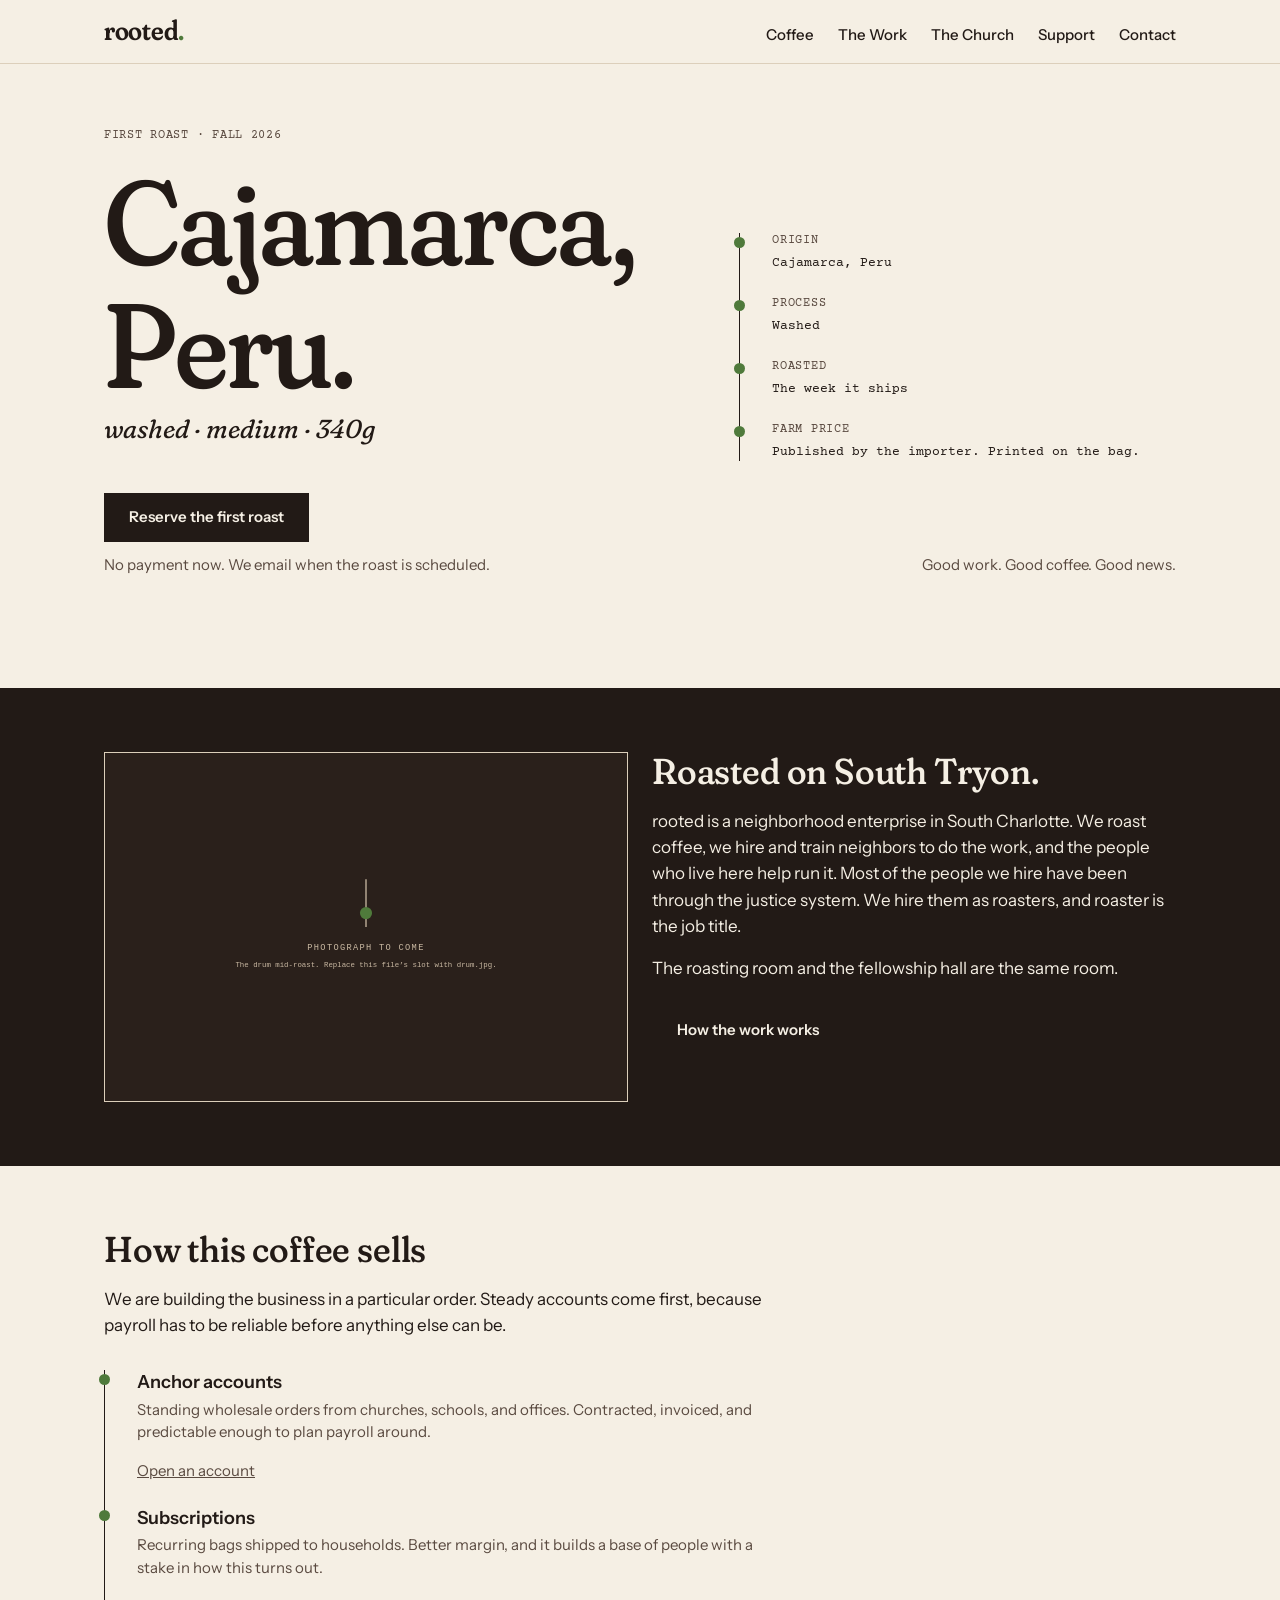
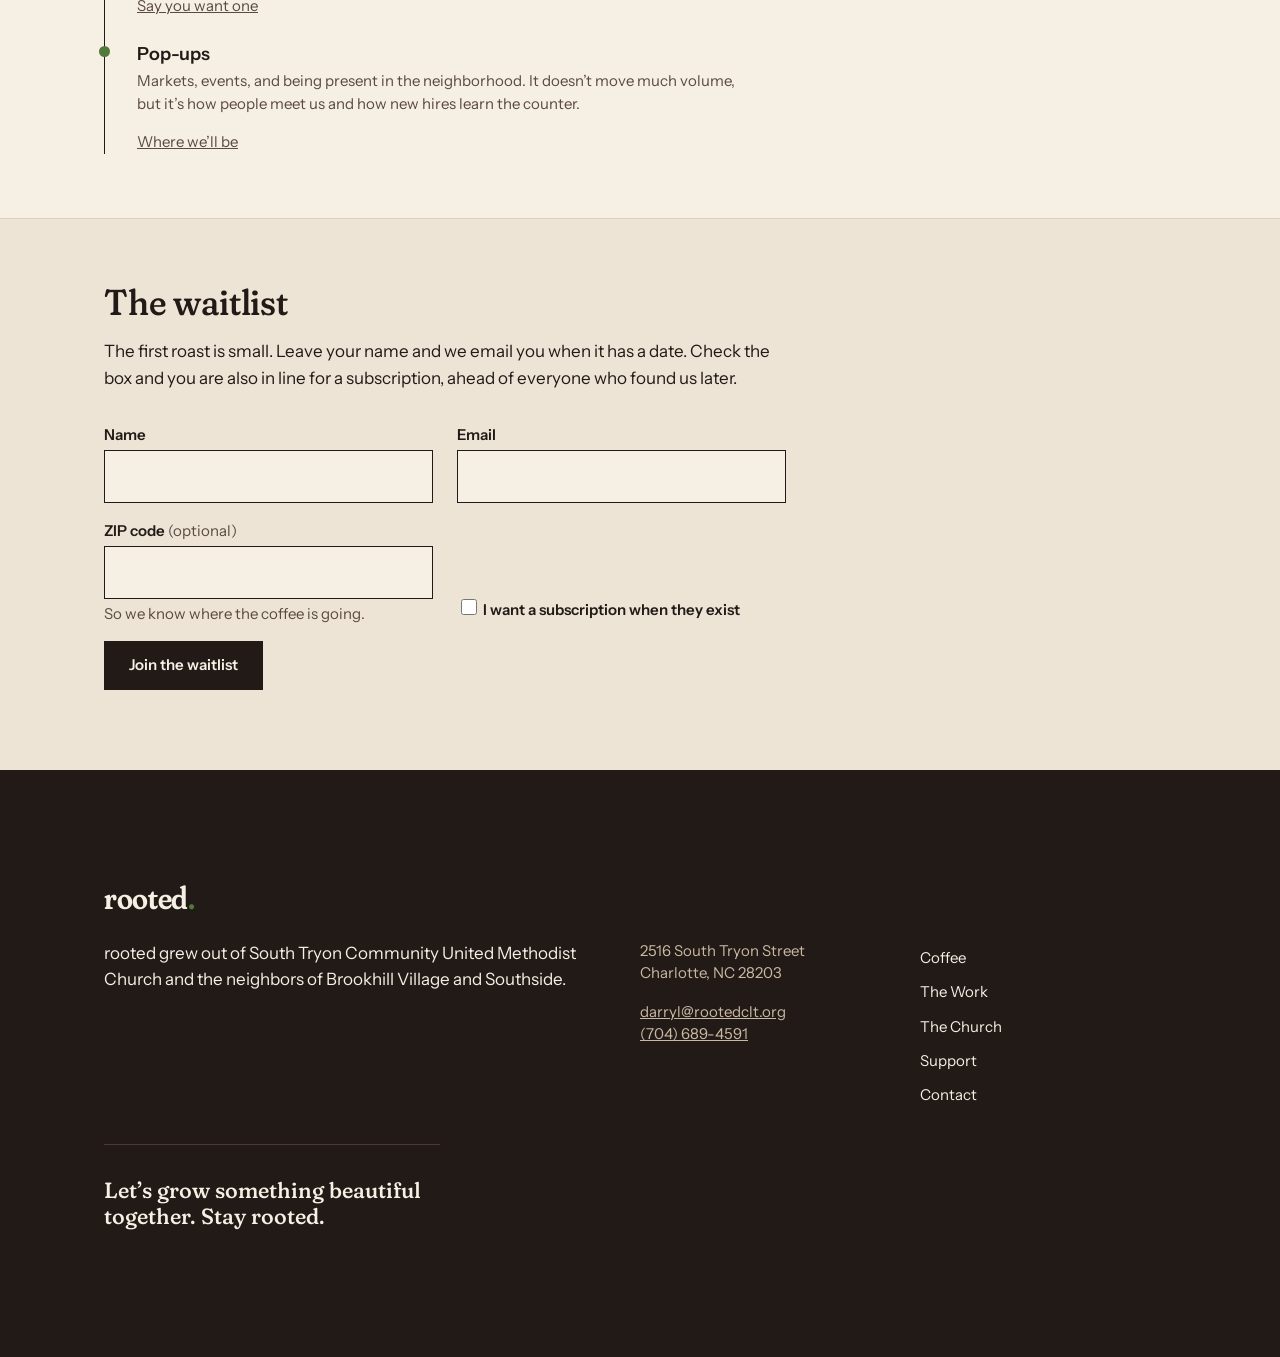
==== index.html @ e8d23bf9 "Build the six-page site: coffee first, the log as structure Home opens as the bag front at viewport " ====
<!doctype html>
<html lang="en">
<head>
<meta charset="utf-8">
<meta name="viewport" content="width=device-width, initial-scale=1">
<title>rooted. — Coffee roasted on South Tryon</title>
<meta name="description" content="rooted roasts coffee on South Tryon Street in Charlotte. First roast: Cajamarca, Peru. Join the waitlist.">
<link rel="icon" href="rooted-favicon.svg" type="image/svg+xml">
<link rel="stylesheet" href="rooted-fonts.css">
<link rel="stylesheet" href="rooted-tokens.css">
<link rel="stylesheet" href="rooted-site.css">
<script src="rooted-site.js" defer></script>
</head>
<body>
<a class="skip" href="#main">Skip to content</a>

<header class="site-head">
  <div class="shell">
    <a class="wm" href="index.html" aria-label="rooted. — home">rooted<span class="dot">.</span></a>
    <nav class="site-nav" aria-label="Site">
      <ul>
        <li><a href="coffee.html">Coffee</a></li>
        <li><a href="work.html">The Work</a></li>
        <li><a href="church.html">The Church</a></li>
        <li><a href="support.html">Support</a></li>
        <li><a href="contact.html">Contact</a></li>
      </ul>
    </nav>
  </div>
</header>

<main id="main">

  <!-- HERO. The home page opens the way the bag front reads: origin at poster
       scale, the roast log on the taproot, the weight of the page on the coffee.
       Hero Fraunces runs clamp(3.25rem, 12vw, 7.5rem) — up to 120px desktop. -->
  <section class="hero" aria-label="First roast">
    <div class="shell">
      <div class="hero-grid">
        <div>
          <!-- DRAFT LOT. Season and origin come from the kit's examples. Replace
               with the real first lot from the importer's sheet before launch. -->
          <p class="label rise">First roast &middot; Fall 2026</p>
          <h1 class="hero-title rise d1">Cajamarca,<br>Peru.</h1>
          <p class="origin-line rise d2">washed &middot; medium &middot; 340g</p>
        </div>
        <div class="taproot rise d3" role="list" aria-label="The roast log">
          <div class="entry" role="listitem">
            <span class="node" aria-hidden="true"></span>
            <div class="label">Origin</div>
            <div class="log">Cajamarca, Peru</div>
          </div>
          <div class="entry" role="listitem">
            <span class="node" aria-hidden="true"></span>
            <div class="label">Process</div>
            <div class="log">Washed</div>
          </div>
          <div class="entry" role="listitem">
            <span class="node" aria-hidden="true"></span>
            <div class="label">Roasted</div>
            <div class="log">The week it ships</div>
          </div>
          <div class="entry" role="listitem">
            <span class="node" aria-hidden="true"></span>
            <div class="label">Farm price</div>
            <div class="log">Published by the importer. Printed on the bag.</div>
          </div>
        </div>
      </div>
      <div class="hero-grid" style="margin-top: var(--s-8);">
        <div class="rise d3">
          <p style="margin-bottom: var(--s-3);"><a class="btn" href="#waitlist">Reserve the first roast</a></p>
          <p class="small">No payment now. We email when the roast is scheduled.</p>
        </div>
        <p class="small hero-tag rise d3">Good work. Good coffee. Good news.</p>
      </div>
    </div>
  </section>

  <!-- THE ROASTING ROOM. One of two full-bleed Roast sections on the whole site
       (the other is on work.html). The footer is a constant frame, not a switch. -->
  <section class="band" data-theme="dark" aria-label="The roasting room">
    <div class="shell">
      <div class="cols-media">
        <div class="media-slot reveal">
          <!-- THE ONE VIDEO MOMENT on the site lives here. Until drum-loop.mp4
               exists, the placeholder image stands in. To go live:
               1. Download a short loop (drum turning, or beans dropping into the
                  cooling tray) from Coverr or Pexels. Under 2MB. Name it
                  drum-loop.mp4, poster frame drum-poster.jpg, both in the root.
               2. Replace the <img> below with:
               <video muted loop playsinline autoplay preload="none"
                      poster="drum-poster.jpg" data-src="drum-loop.mp4"
                      width="1200" height="800"
                      aria-label="The roasting drum turning"></video>
               rooted-site.js lazy-loads it and swaps to the poster under
               prefers-reduced-motion. Do not add controls or sound. -->
          <img class="photo" src="photo-drum.svg" width="1200" height="800"
               alt="Placeholder: the roasting drum mid-roast." loading="lazy">
        </div>
        <div class="reveal">
          <h2>Roasted on South Tryon.</h2>
          <!-- The paragraph. Fixed wording, never paraphrase. -->
          <p style="margin-top: var(--s-4);">rooted is a neighborhood enterprise in South Charlotte. We roast coffee, we hire and train neighbors to do the work, and the people who live here help run it. Most of the people we hire have been through the justice system. We hire them as roasters, and roaster is the job title.</p>
          <p>The roasting room and the fellowship hall are the same room.</p>
          <p style="margin-top: var(--s-6);"><a class="btn secondary" href="work.html">How the work works</a></p>
        </div>
      </div>
    </div>
  </section>

  <!-- THE REVENUE ORDER. Taproot use is legitimate here: it is an ordered
       sequence, and the sentences are the kit's own. -->
  <section class="band" aria-labelledby="sells-h">
    <div class="shell">
      <h2 id="sells-h">How this coffee sells</h2>
      <p style="margin-top: var(--s-4); margin-bottom: var(--s-8);">We are building the business in a particular order. Steady accounts come first, because payroll has to be reliable before anything else can be.</p>
      <div class="taproot reveal">
        <div class="entry">
          <span class="node" aria-hidden="true"></span>
          <h4>Anchor accounts</h4>
          <p class="small">Standing wholesale orders from churches, schools, and offices. Contracted, invoiced, and predictable enough to plan payroll around.</p>
          <p class="small"><a href="coffee.html#wholesale">Open an account</a></p>
        </div>
        <div class="entry">
          <span class="node" aria-hidden="true"></span>
          <h4>Subscriptions</h4>
          <p class="small">Recurring bags shipped to households. Better margin, and it builds a base of people with a stake in how this turns out.</p>
          <p class="small"><a href="#waitlist">Say you want one</a></p>
        </div>
        <div class="entry">
          <span class="node" aria-hidden="true"></span>
          <h4>Pop-ups</h4>
          <p class="small">Markets, events, and being present in the neighborhood. It doesn&rsquo;t move much volume, but it&rsquo;s how people meet us and how new hires learn the counter.</p>
          <p class="small"><a href="contact.html">Where we&rsquo;ll be</a></p>
        </div>
      </div>
    </div>
  </section>

  <!-- THE WAITLIST. Priority one. Netlify form, honeypot, inline thank-you. -->
  <section class="band band--alt" id="waitlist" aria-labelledby="waitlist-h">
    <div class="shell">
      <h2 id="waitlist-h">The waitlist</h2>
      <p style="margin-top: var(--s-4); margin-bottom: var(--s-8); max-width: var(--measure);">The first roast is small. Leave your name and we email you when it has a date. Check the box and you are also in line for a subscription, ahead of everyone who found us later.</p>

      <form name="waitlist" method="POST" data-netlify="true" netlify-honeypot="bot-field" data-done="waitlist-done" style="max-width: var(--measure);">
        <input type="hidden" name="form-name" value="waitlist">
        <p class="bh"><label>Leave this field empty <input name="bot-field" tabindex="-1" autocomplete="off"></label></p>
        <div class="form-grid">
          <div class="form-row">
            <label for="w-name">Name</label>
            <input class="field" id="w-name" name="name" type="text" autocomplete="name" required>
          </div>
          <div class="form-row">
            <label for="w-email">Email</label>
            <input class="field" id="w-email" name="email" type="email" autocomplete="email" required>
          </div>
          <div class="form-row">
            <label for="w-zip">ZIP code <span class="small" style="display:inline; font-weight:400;">(optional)</span></label>
            <input class="field" id="w-zip" name="zip" type="text" inputmode="numeric" autocomplete="postal-code">
            <span class="small">So we know where the coffee is going.</span>
          </div>
          <div class="form-row" style="align-self: end;">
            <label class="check"><input type="checkbox" name="subscription" value="yes"> I want a subscription when they exist</label>
          </div>
        </div>
        <button class="btn" type="submit">Join the waitlist</button>
        <p class="form-note small" role="status" aria-live="polite"></p>
      </form>

      <div class="form-done" id="waitlist-done" hidden>
        <h3>You&rsquo;re on the list.</h3>
        <p style="margin-top: var(--s-3);">When the first roast has a date, you will hear it from us before anyone else. If you checked the subscription box, you are in that line too.</p>
      </div>
    </div>
  </section>

</main>

<footer class="site-foot band" data-theme="dark">
  <div class="shell">
    <a class="wm" href="index.html" aria-label="rooted. — home">rooted<span class="dot">.</span></a>
    <div class="foot-grid">
      <div>
        <!-- The church line. Fixed wording. One sentence, stated plainly. -->
        <p>rooted grew out of South Tryon Community United Methodist Church and the neighbors of Brookhill Village and Southside.</p>
      </div>
      <address>
        <p class="small">2516 South Tryon Street<br>Charlotte, NC 28203</p>
        <p class="small"><a href="mailto:darryl@rootedclt.org">darryl@rootedclt.org</a><br><a href="tel:+17046894591">(704) 689-4591</a></p>
      </address>
      <nav class="foot-nav" aria-label="Footer">
        <ul>
          <li><a href="coffee.html">Coffee</a></li>
          <li><a href="work.html">The Work</a></li>
          <li><a href="church.html">The Church</a></li>
          <li><a href="support.html">Support</a></li>
          <li><a href="contact.html">Contact</a></li>
        </ul>
      </nav>
    </div>
    <p class="signoff">Let&rsquo;s grow something beautiful together. Stay rooted.</p>
    <!-- Legal entity name goes here once the structure is decided.
         Deliberately blank until then. Do not add a placeholder name. -->
  </div>
</footer>

</body>
</html>
---- rooted-fonts.css ----
/* rooted. self-hosted fonts — Fraunces, Instrument Sans, Courier Prime.
   All SIL OFL 1.1, downloaded from Google Fonts (latin + latin-ext subsets).
   Self-hosting keeps offline editing and local preview working. */

@font-face {
  font-family: 'Courier Prime';
  font-style: italic;
  font-weight: 400;
  font-display: swap;
  src: url(font-courier-prime-italic-400-latin-ext.woff2) format('woff2');
  unicode-range: U+0100-02BA, U+02BD-02C5, U+02C7-02CC, U+02CE-02D7, U+02DD-02FF, U+0304, U+0308, U+0329, U+1D00-1DBF, U+1E00-1E9F, U+1EF2-1EFF, U+2020, U+20A0-20AB, U+20AD-20C0, U+2113, U+2C60-2C7F, U+A720-A7FF;
}
@font-face {
  font-family: 'Courier Prime';
  font-style: italic;
  font-weight: 400;
  font-display: swap;
  src: url(font-courier-prime-italic-400-latin.woff2) format('woff2');
  unicode-range: U+0000-00FF, U+0131, U+0152-0153, U+02BB-02BC, U+02C6, U+02DA, U+02DC, U+0304, U+0308, U+0329, U+2000-206F, U+20AC, U+2122, U+2191, U+2193, U+2212, U+2215, U+FEFF, U+FFFD;
}
@font-face {
  font-family: 'Courier Prime';
  font-style: normal;
  font-weight: 400;
  font-display: swap;
  src: url(font-courier-prime-normal-400-latin-ext.woff2) format('woff2');
  unicode-range: U+0100-02BA, U+02BD-02C5, U+02C7-02CC, U+02CE-02D7, U+02DD-02FF, U+0304, U+0308, U+0329, U+1D00-1DBF, U+1E00-1E9F, U+1EF2-1EFF, U+2020, U+20A0-20AB, U+20AD-20C0, U+2113, U+2C60-2C7F, U+A720-A7FF;
}
@font-face {
  font-family: 'Courier Prime';
  font-style: normal;
  font-weight: 400;
  font-display: swap;
  src: url(font-courier-prime-normal-400-latin.woff2) format('woff2');
  unicode-range: U+0000-00FF, U+0131, U+0152-0153, U+02BB-02BC, U+02C6, U+02DA, U+02DC, U+0304, U+0308, U+0329, U+2000-206F, U+20AC, U+2122, U+2191, U+2193, U+2212, U+2215, U+FEFF, U+FFFD;
}
@font-face {
  font-family: 'Courier Prime';
  font-style: normal;
  font-weight: 700;
  font-display: swap;
  src: url(font-courier-prime-normal-700-latin-ext.woff2) format('woff2');
  unicode-range: U+0100-02BA, U+02BD-02C5, U+02C7-02CC, U+02CE-02D7, U+02DD-02FF, U+0304, U+0308, U+0329, U+1D00-1DBF, U+1E00-1E9F, U+1EF2-1EFF, U+2020, U+20A0-20AB, U+20AD-20C0, U+2113, U+2C60-2C7F, U+A720-A7FF;
}
@font-face {
  font-family: 'Courier Prime';
  font-style: normal;
  font-weight: 700;
  font-display: swap;
  src: url(font-courier-prime-normal-700-latin.woff2) format('woff2');
  unicode-range: U+0000-00FF, U+0131, U+0152-0153, U+02BB-02BC, U+02C6, U+02DA, U+02DC, U+0304, U+0308, U+0329, U+2000-206F, U+20AC, U+2122, U+2191, U+2193, U+2212, U+2215, U+FEFF, U+FFFD;
}
@font-face {
  font-family: 'Fraunces';
  font-style: italic;
  font-weight: 300 700;
  font-display: swap;
  src: url(font-fraunces-italic-300-700-latin-ext.woff2) format('woff2');
  unicode-range: U+0100-02BA, U+02BD-02C5, U+02C7-02CC, U+02CE-02D7, U+02DD-02FF, U+0304, U+0308, U+0329, U+1D00-1DBF, U+1E00-1E9F, U+1EF2-1EFF, U+2020, U+20A0-20AB, U+20AD-20C0, U+2113, U+2C60-2C7F, U+A720-A7FF;
}
@font-face {
  font-family: 'Fraunces';
  font-style: italic;
  font-weight: 300 700;
  font-display: swap;
  src: url(font-fraunces-italic-300-700-latin.woff2) format('woff2');
  unicode-range: U+0000-00FF, U+0131, U+0152-0153, U+02BB-02BC, U+02C6, U+02DA, U+02DC, U+0304, U+0308, U+0329, U+2000-206F, U+20AC, U+2122, U+2191, U+2193, U+2212, U+2215, U+FEFF, U+FFFD;
}
@font-face {
  font-family: 'Fraunces';
  font-style: normal;
  font-weight: 300 700;
  font-display: swap;
  src: url(font-fraunces-normal-300-700-latin-ext.woff2) format('woff2');
  unicode-range: U+0100-02BA, U+02BD-02C5, U+02C7-02CC, U+02CE-02D7, U+02DD-02FF, U+0304, U+0308, U+0329, U+1D00-1DBF, U+1E00-1E9F, U+1EF2-1EFF, U+2020, U+20A0-20AB, U+20AD-20C0, U+2113, U+2C60-2C7F, U+A720-A7FF;
}
@font-face {
  font-family: 'Fraunces';
  font-style: normal;
  font-weight: 300 700;
  font-display: swap;
  src: url(font-fraunces-normal-300-700-latin.woff2) format('woff2');
  unicode-range: U+0000-00FF, U+0131, U+0152-0153, U+02BB-02BC, U+02C6, U+02DA, U+02DC, U+0304, U+0308, U+0329, U+2000-206F, U+20AC, U+2122, U+2191, U+2193, U+2212, U+2215, U+FEFF, U+FFFD;
}
@font-face {
  font-family: 'Instrument Sans';
  font-style: italic;
  font-weight: 400;
  font-stretch: 100%;
  font-display: swap;
  src: url(font-instrument-sans-italic-400-latin-ext.woff2) format('woff2');
  unicode-range: U+0100-02BA, U+02BD-02C5, U+02C7-02CC, U+02CE-02D7, U+02DD-02FF, U+0304, U+0308, U+0329, U+1D00-1DBF, U+1E00-1E9F, U+1EF2-1EFF, U+2020, U+20A0-20AB, U+20AD-20C0, U+2113, U+2C60-2C7F, U+A720-A7FF;
}
@font-face {
  font-family: 'Instrument Sans';
  font-style: italic;
  font-weight: 400;
  font-stretch: 100%;
  font-display: swap;
  src: url(font-instrument-sans-italic-400-latin.woff2) format('woff2');
  unicode-range: U+0000-00FF, U+0131, U+0152-0153, U+02BB-02BC, U+02C6, U+02DA, U+02DC, U+0304, U+0308, U+0329, U+2000-206F, U+20AC, U+2122, U+2191, U+2193, U+2212, U+2215, U+FEFF, U+FFFD;
}
@font-face {
  font-family: 'Instrument Sans';
  font-style: normal;
  font-weight: 400 600;
  font-stretch: 100%;
  font-display: swap;
  src: url(font-instrument-sans-normal-latin-ext.woff2) format('woff2');
  unicode-range: U+0100-02BA, U+02BD-02C5, U+02C7-02CC, U+02CE-02D7, U+02DD-02FF, U+0304, U+0308, U+0329, U+1D00-1DBF, U+1E00-1E9F, U+1EF2-1EFF, U+2020, U+20A0-20AB, U+20AD-20C0, U+2113, U+2C60-2C7F, U+A720-A7FF;
}
@font-face {
  font-family: 'Instrument Sans';
  font-style: normal;
  font-weight: 400 600;
  font-stretch: 100%;
  font-display: swap;
  src: url(font-instrument-sans-normal-latin.woff2) format('woff2');
  unicode-range: U+0000-00FF, U+0131, U+0152-0153, U+02BB-02BC, U+02C6, U+02DA, U+02DC, U+0304, U+0308, U+0329, U+2000-206F, U+20AC, U+2122, U+2191, U+2193, U+2212, U+2215, U+FEFF, U+FFFD;
}
---- rooted-tokens.css ----
/* rooted. design tokens — v1.0, August 2026
   Direction: Cup. Paste into the site build unchanged.
   Fonts: Fraunces, Instrument Sans, Courier Prime (all SIL OFL 1.1, Google Fonts).
   Contrast ratios below were computed, not estimated. Text pairs pass WCAG AA (4.5).
   Green is a mark, never text. */

:root {
  /* ---- Palette, named by what it is ---- */
  --roast:   #221A16;  /* ink; dark surface.            Paper on Roast 14.95 */
  --roast-2: #2A201B;  /* second dark surface.          Paper on Roast-2 13.89 */
  --bark:    #5A4A40;  /* secondary text on light.      Bark on Paper 7.37, on Paper-2 6.70 */
  --chaff:   #C9B8A2;  /* secondary text on dark.       Chaff on Roast 8.85, on Roast-2 8.22 */
  --paper:   #F5EFE4;  /* light surface; the bag.       Roast on Paper 14.95 */
  --paper-2: #EDE4D5;  /* second light surface.         Roast on Paper-2 13.57 */
  --green:   #4F7A3B;  /* the period. the nodes. never text.
                          Green on Paper 4.39, on Paper-2 3.99, on Roast 3.41, on Roast-2 3.16 (graphic, 3.0) */
  --rule-light: #DCCFBB; /* hairline rules on Paper */
  --rule-dark:  #4A3C33; /* hairline rules on Roast */

  /* Usage ratio across a page, roughly: Paper 58, Roast 30, Bark/Chaff 10, Green under 2. */

  /* ---- Light set (default) ---- */
  --surface:    var(--paper);
  --surface-2:  var(--paper-2);
  --text:       var(--roast);
  --text-2:     var(--bark);
  --rule:       var(--rule-light);
  --node:       var(--green);
  --focus:      var(--green);

  /* ---- Type families ---- */
  --font-display: "Fraunces", "Iowan Old Style", Georgia, serif;
  --font-body:    "Instrument Sans", "Helvetica Neue", Arial, sans-serif;
  --font-label:   "Courier Prime", "Courier New", monospace;

  /* Fraunces axes. WONK is on in the wordmark only. */
  --display-axes:  "opsz" 144, "wght" 500, "SOFT" 100, "WONK" 0;
  --wordmark-axes: "opsz" 144, "wght" 600, "SOFT" 100, "WONK" 1;

  /* ---- Type scale (desktop / mobile) ---- */
  --h1-size: 3.5rem;    --h1-size-m: 2.5rem;   --h1-lh: 1.02; --h1-ls: -0.01em;  --h1-wght: 500; --h1-opsz: 144;
  --h2-size: 2.25rem;   --h2-size-m: 1.875rem; --h2-lh: 1.10; --h2-ls: -0.005em; --h2-wght: 500; --h2-opsz: 72;
  --h3-size: 1.625rem;  --h3-size-m: 1.375rem; --h3-lh: 1.20; --h3-ls: 0;        --h3-wght: 500; --h3-opsz: 36;
  --h4-size: 1.125rem;  --h4-size-m: 1.0625rem;--h4-lh: 1.35; --h4-ls: 0;        --h4-wght: 600; /* Instrument Sans */
  --body-size: 1.0625rem; --body-size-m: 1rem; --body-lh: 1.55; --body-ls: 0;    --body-wght: 400;
  --small-size: 0.9375rem; --small-lh: 1.50;   --small-ls: 0;                     --small-wght: 400;
  --label-size: 0.75rem;   --label-lh: 1.40;   --label-ls: 0.06em;                --label-wght: 400; /* Courier Prime, uppercase */
  --log-size:   0.8125rem; --log-lh: 1.40;     --log-ls: 0;                       --log-wght: 400;   /* Courier Prime, sentence case */

  --measure: 62ch;   /* body text never wider than this */

  /* ---- Spacing, 4px base ---- */
  --s-1: 0.25rem;  /* 4  */
  --s-2: 0.5rem;   /* 8  */
  --s-3: 0.75rem;  /* 12 */
  --s-4: 1rem;     /* 16 */
  --s-6: 1.5rem;   /* 24 */
  --s-8: 2rem;     /* 32 */
  --s-12: 3rem;    /* 48 */
  --s-16: 4rem;    /* 64 */
  --s-24: 6rem;    /* 96 */
  --s-32: 8rem;    /* 128 */

  /* ---- Grid ---- */
  --page-max: 1120px;
  --page-margin: 1.5rem;     /* 24 desktop */
  --page-margin-m: 1.25rem;  /* 20 mobile */
  --gutter: 1.5rem;          /* 24 desktop */
  --gutter-m: 1rem;          /* 16 mobile */
  --cols: 12;                /* 4 on mobile */

  /* ---- Radius and border policy, stated as a rule ----
     If it is not a node, it is not round.
     Every corner in the system is square: buttons, fields, cards, photographs, tables.
     The only round shape is the node (and the period), which is a circle.
     Borders are 1px hairlines in --rule; emphasis borders are 1px in --text.
     No drop shadows. Depth is a change of surface (Paper to Paper-2) or a hairline. */
  --radius: 0;
  --radius-node: 50%;
  --border: 1px solid var(--rule);
  --border-strong: 1px solid var(--text);
  --node-size: 0.6875rem;   /* 11px */
  --spine-width: 1.5px;

  /* ---- Focus ---- */
  --focus-ring: 2px solid var(--focus);
  --focus-offset: 2px;

  /* ---- Motion ---- */
  --ease: cubic-bezier(.2,.7,.2,1);
  --dur: 160ms;
}

/* Dark set. Apply to <body data-theme="dark"> or any container. */
[data-theme="dark"] {
  --surface:   var(--roast);
  --surface-2: var(--roast-2);
  --text:      var(--paper);
  --text-2:    var(--chaff);
  --rule:      var(--rule-dark);
  --node:      var(--green);
  --focus:     var(--green);
}

@media (prefers-reduced-motion: reduce) {
  :root { --dur: 0ms; }
}
---- rooted-site.css ----
/* rooted. site styles — v1.0
   Component layer only. Every value here is a token from rooted-tokens.css
   or a composition of tokens. If a raw number appears, it is a layout ratio,
   not a new design token. Do not add colors, radii, or shadows here. */

/* ---- Base ---- */
*, *::before, *::after { box-sizing: border-box; }
html { scroll-behavior: smooth; }
@media (prefers-reduced-motion: reduce) { html { scroll-behavior: auto; } }
body {
  margin: 0;
  background: var(--surface);
  color: var(--text);
  font-family: var(--font-body);
  font-size: var(--body-size-m);
  line-height: var(--body-lh);
  font-weight: var(--body-wght);
  -webkit-font-smoothing: antialiased;
}
@media (min-width: 821px) { body { font-size: var(--body-size); } }

h1, h2, h3 {
  font-family: var(--font-display);
  font-weight: 500;
  margin: 0;
}
h1 { font-size: var(--h1-size-m); line-height: var(--h1-lh); letter-spacing: var(--h1-ls); font-variation-settings: "opsz" 144, "wght" 500, "SOFT" 100, "WONK" 0; }
h2 { font-size: var(--h2-size-m); line-height: var(--h2-lh); letter-spacing: var(--h2-ls); font-variation-settings: "opsz" 72, "wght" 500, "SOFT" 100, "WONK" 0; }
h3 { font-size: var(--h3-size-m); line-height: var(--h3-lh); font-variation-settings: "opsz" 36, "wght" 500, "SOFT" 100, "WONK" 0; }
h4 { font-family: var(--font-body); font-size: var(--h4-size-m); line-height: var(--h4-lh); font-weight: 600; margin: 0; }
@media (min-width: 821px) {
  h1 { font-size: var(--h1-size); }
  h2 { font-size: var(--h2-size); }
  h3 { font-size: var(--h3-size); }
  h4 { font-size: var(--h4-size); }
}
p { max-width: var(--measure); margin: 0 0 var(--s-4); }
a { color: inherit; }
img, svg, video { max-width: 100%; height: auto; display: block; }
ul, ol { margin: 0; padding: 0; }

.small { font-size: var(--small-size); line-height: var(--small-lh); color: var(--text-2); }
.label {
  font-family: var(--font-label); font-size: var(--label-size); line-height: var(--label-lh);
  letter-spacing: var(--label-ls); text-transform: uppercase; color: var(--text-2);
}
.log { font-family: var(--font-label); font-size: var(--log-size); line-height: var(--log-lh); }

/* Wordmark. Live text on Fraunces, same axes as the logo files. Never retype elsewhere. */
.wm {
  font-family: var(--font-display);
  font-variation-settings: var(--wordmark-axes);
  font-weight: 600;
  letter-spacing: -0.01em;
  line-height: 1;
  text-decoration: none;
}
.wm .dot { color: var(--node); }

/* ---- Focus ---- */
:focus-visible { outline: var(--focus-ring); outline-offset: var(--focus-offset); }

.skip {
  position: absolute; left: -9999px; top: var(--s-2);
  background: var(--text); color: var(--surface);
  padding: var(--s-2) var(--s-4); z-index: 10; text-decoration: none;
}
.skip:focus-visible { left: var(--s-2); }

/* ---- Shell and bands ---- */
.shell { max-width: var(--page-max); margin-inline: auto; padding-inline: var(--page-margin-m); }
@media (min-width: 821px) { .shell { padding-inline: var(--page-margin); } }

.band { padding-block: var(--s-12); }
@media (min-width: 821px) { .band { padding-block: var(--s-16); } }
.band + .band { border-top: var(--border); }
.band--alt { background: var(--surface-2); }
/* Dark bands take the dark token set via data-theme="dark" on the section itself. */
[data-theme="dark"].band { background: var(--surface); color: var(--text); border-top: 0; }
[data-theme="dark"].band + .band { border-top: 0; }

/* ---- Header ---- */
.site-head { border-bottom: var(--border); background: var(--surface); }
.site-head .shell {
  display: flex; align-items: baseline; justify-content: space-between;
  gap: var(--s-4); flex-wrap: wrap; padding-block: var(--s-4);
}
.site-head .wm { font-size: 1.75rem; color: var(--text); }
.site-nav ul { list-style: none; display: flex; flex-wrap: wrap; gap: var(--s-2) var(--s-6); }
.site-nav a {
  font-size: var(--small-size); font-weight: 500; text-decoration: none;
  color: var(--text); padding-block: var(--s-1);
}
.site-nav a:hover { text-decoration: underline; text-underline-offset: 3px; }
.site-nav a[aria-current="page"] { border-bottom: 2px solid var(--text); }

/* ---- Hero (index) ---- */
.hero { padding-block: var(--s-12) var(--s-16); }
@media (min-width: 821px) { .hero { padding-block: var(--s-16) var(--s-24); } }
.hero-title {
  font-size: clamp(3.25rem, 12vw, 7.5rem);
  max-width: 9ch;
  margin: var(--s-3) 0 var(--s-2);
}
.origin-line {
  font-family: var(--font-display); font-style: italic; font-weight: 400;
  font-variation-settings: "opsz" 36, "wght" 400, "SOFT" 100, "WONK" 0;
  font-size: var(--h3-size-m); line-height: var(--h3-lh);
}
@media (min-width: 821px) { .origin-line { font-size: var(--h3-size); } }
.hero-grid { display: grid; gap: var(--s-8); }
@media (min-width: 821px) {
  .hero-grid { grid-template-columns: 7fr 5fr; gap: var(--gutter); align-items: end; }
}
.hero-tag { text-align: left; }
@media (min-width: 821px) { .hero-tag { text-align: right; } }

/* Page-head for interior pages: same shape, kit scale. */
.page-head { padding-block: var(--s-12); }
@media (min-width: 821px) { .page-head { padding-block: var(--s-16); } }
.page-head h1 { max-width: 16ch; margin: var(--s-3) 0 var(--s-4); }

/* ---- Taproot. Ordered sequences only. Never decoration, never branching. ---- */
.taproot { position: relative; padding-left: var(--s-8); border-left: var(--spine-width) solid var(--text); max-width: var(--measure); }
.taproot .entry { position: relative; padding: 0 0 var(--s-6); }
.taproot .entry:last-child { padding-bottom: 0; }
.taproot .node {
  position: absolute; top: 0.25rem;
  left: calc(-1 * var(--s-8) - var(--node-size) / 2 - var(--spine-width) / 2);
  width: var(--node-size); height: var(--node-size);
  border-radius: var(--radius-node); background: var(--node);
}
.taproot .entry > .label { margin-bottom: var(--s-1); }
.taproot h4 { margin-bottom: var(--s-1); }
.taproot p:last-child { margin-bottom: 0; }

/* ---- Buttons and fields ---- */
.btn {
  display: inline-block; font-family: var(--font-body); font-weight: 600;
  font-size: var(--small-size); line-height: var(--small-lh);
  padding: var(--s-3) var(--s-6);
  border: var(--border-strong); background: var(--text); color: var(--surface);
  text-decoration: none; cursor: pointer; border-radius: var(--radius);
}
.btn.secondary { background: transparent; color: var(--text); }
.btn:hover { background: var(--text-2); border-color: var(--text-2); color: var(--surface); }
.btn.secondary:hover { background: transparent; color: var(--text-2); }

.field {
  font: inherit; padding: var(--s-3); border: var(--border-strong);
  background: var(--surface); color: var(--text); width: 100%; border-radius: var(--radius);
}
.form-row { margin-bottom: var(--s-4); }
.form-row > label { display: block; font-size: var(--small-size); font-weight: 600; margin-bottom: var(--s-1); }
.form-row .small { display: block; margin-top: var(--s-1); }
.form-grid { display: grid; gap: 0 var(--gutter-m); }
@media (min-width: 821px) { .form-grid { grid-template-columns: 1fr 1fr; gap: 0 var(--gutter); } }
.form-grid .wide { grid-column: 1 / -1; }
.check { display: flex; gap: var(--s-2); align-items: flex-start; font-size: var(--small-size); font-weight: 500; }
.check input { width: 1rem; height: 1rem; margin-top: 0.2em; accent-color: var(--text); }
/* Honeypot. Off-canvas, not display:none, so bots still see it. */
.bh { position: absolute; left: -9999px; width: 1px; height: 1px; overflow: hidden; }

.form-note { margin-top: var(--s-3); }
.form-done { border: var(--border-strong); padding: var(--s-6); max-width: var(--measure); }
.form-done p:last-child { margin-bottom: 0; }
[hidden] { display: none !important; }

/* ---- Two-column section layout ---- */
.cols { display: grid; gap: var(--s-8); }
@media (min-width: 821px) { .cols { grid-template-columns: 1fr 1fr; gap: var(--gutter); } }
.cols-media { display: grid; gap: var(--s-8); align-items: start; }
@media (min-width: 821px) { .cols-media { grid-template-columns: 6fr 6fr; gap: var(--gutter); } }

/* ---- Photography and the video slot. Square corners, hairline frame. ---- */
.photo { border: var(--border); width: 100%; height: auto; }
figure { margin: 0; }
figcaption { margin-top: var(--s-2); }
.media-slot video { border: var(--border); width: 100%; height: auto; }

/* ---- Fact table (support page). Log face, like the back of the bag. ---- */
.facts { width: 100%; border-collapse: collapse; max-width: var(--measure); }
.facts th, .facts td {
  text-align: left; vertical-align: top; padding: var(--s-3) var(--s-2);
  border-bottom: var(--border);
  font-family: var(--font-label); font-size: var(--log-size); line-height: var(--log-lh);
  font-weight: 400;
}
.facts th {
  text-transform: uppercase; letter-spacing: var(--label-ls);
  font-size: var(--label-size); color: var(--text-2); white-space: nowrap; padding-right: var(--s-6);
}

/* ---- The bag. Adapted from the kit page; literal inks are the kit's own. ---- */
.bag {
  width: 250px; height: 410px; background: var(--paper); position: relative;
  color: var(--roast); border: 1px solid #d9cdb9; flex: none;
}
.bag::before { content: ""; position: absolute; left: 0; right: 0; top: 0; height: 22px; border-bottom: 1px solid rgba(34,26,22,.18); }
.bag .valve { position: absolute; right: 22px; top: 38px; width: 8px; height: 8px; border-radius: 50%; background: rgba(34,26,22,.22); }
.bag .bwm { position: absolute; left: 28px; top: 50px; font-size: 56px; }
.bag .borigin { position: absolute; left: 28px; top: 118px; font-family: var(--font-display); font-variation-settings: "opsz" 36, "wght" 400, "SOFT" 100, "WONK" 0; font-size: 19px; line-height: 1.2; font-style: italic; }
.bag .bspine { position: absolute; left: 60px; top: 176px; bottom: 70px; width: 1.5px; background: var(--roast); }
.bag .bn { position: absolute; left: 55px; width: 11px; height: 11px; border-radius: 50%; background: var(--green); }
.bag .bl { position: absolute; left: 78px; font-family: var(--font-label); font-size: 11px; line-height: 1.35; width: 150px; }
.bag .bl .k { display: block; font-size: 9px; letter-spacing: .1em; text-transform: uppercase; color: var(--bark); }
.bag .wt { position: absolute; left: 28px; bottom: 28px; font-family: var(--font-display); font-variation-settings: "opsz" 72, "wght" 600, "SOFT" 100, "WONK" 0; font-size: 24px; }
.bag .wt small { font-family: var(--font-label); font-size: 10px; letter-spacing: .08em; margin-left: 6px; color: var(--bark); }
.bag .btag { position: absolute; right: 22px; bottom: 30px; text-align: right; font-family: var(--font-body); font-size: 9.5px; line-height: 1.35; color: var(--bark); max-width: 86px; }

/* ---- Footer ---- */
.site-foot { margin-top: 0; }
.site-foot .shell { padding-block: var(--s-12); }
.site-foot .wm { font-size: 2rem; color: var(--text); }
.foot-grid { display: grid; gap: var(--s-8); margin-top: var(--s-6); }
@media (min-width: 821px) { .foot-grid { grid-template-columns: 2fr 1fr 1fr; gap: var(--gutter); } }
.site-foot address { font-style: normal; }
.site-foot a { color: inherit; }
.foot-nav ul { list-style: none; }
.foot-nav li { padding-block: var(--s-1); }
.foot-nav a { text-decoration: none; font-size: var(--small-size); }
.foot-nav a:hover { text-decoration: underline; text-underline-offset: 3px; }
.signoff {
  font-family: var(--font-display); font-variation-settings: "opsz" 36, "wght" 500, "SOFT" 100, "WONK" 0;
  font-size: var(--h3-size-m); line-height: var(--h3-lh);
  margin-top: var(--s-8); padding-top: var(--s-8); border-top: 1px solid var(--rule);
  max-width: 24ch;
}

/* ---- Motion. Two moves only: a load rise on the hero, a scroll reveal on marked
   sections. Both are removed entirely under prefers-reduced-motion. ---- */
.rise { opacity: 0; transform: translateY(0.75rem); animation: rise 560ms var(--ease) forwards; }
.rise.d1 { animation-delay: 90ms; }
.rise.d2 { animation-delay: 180ms; }
.rise.d3 { animation-delay: 270ms; }
@keyframes rise { to { opacity: 1; transform: none; } }

.reveal { opacity: 0; transform: translateY(0.75rem); transition: opacity 560ms var(--ease), transform 560ms var(--ease); }
.reveal.in { opacity: 1; transform: none; }

@media (prefers-reduced-motion: reduce) {
  .rise, .reveal { opacity: 1; transform: none; animation: none; transition: none; }
}
/* No-JS safety: reveals only hide when JS has tagged the page. */
html:not(.js) .reveal { opacity: 1; transform: none; }
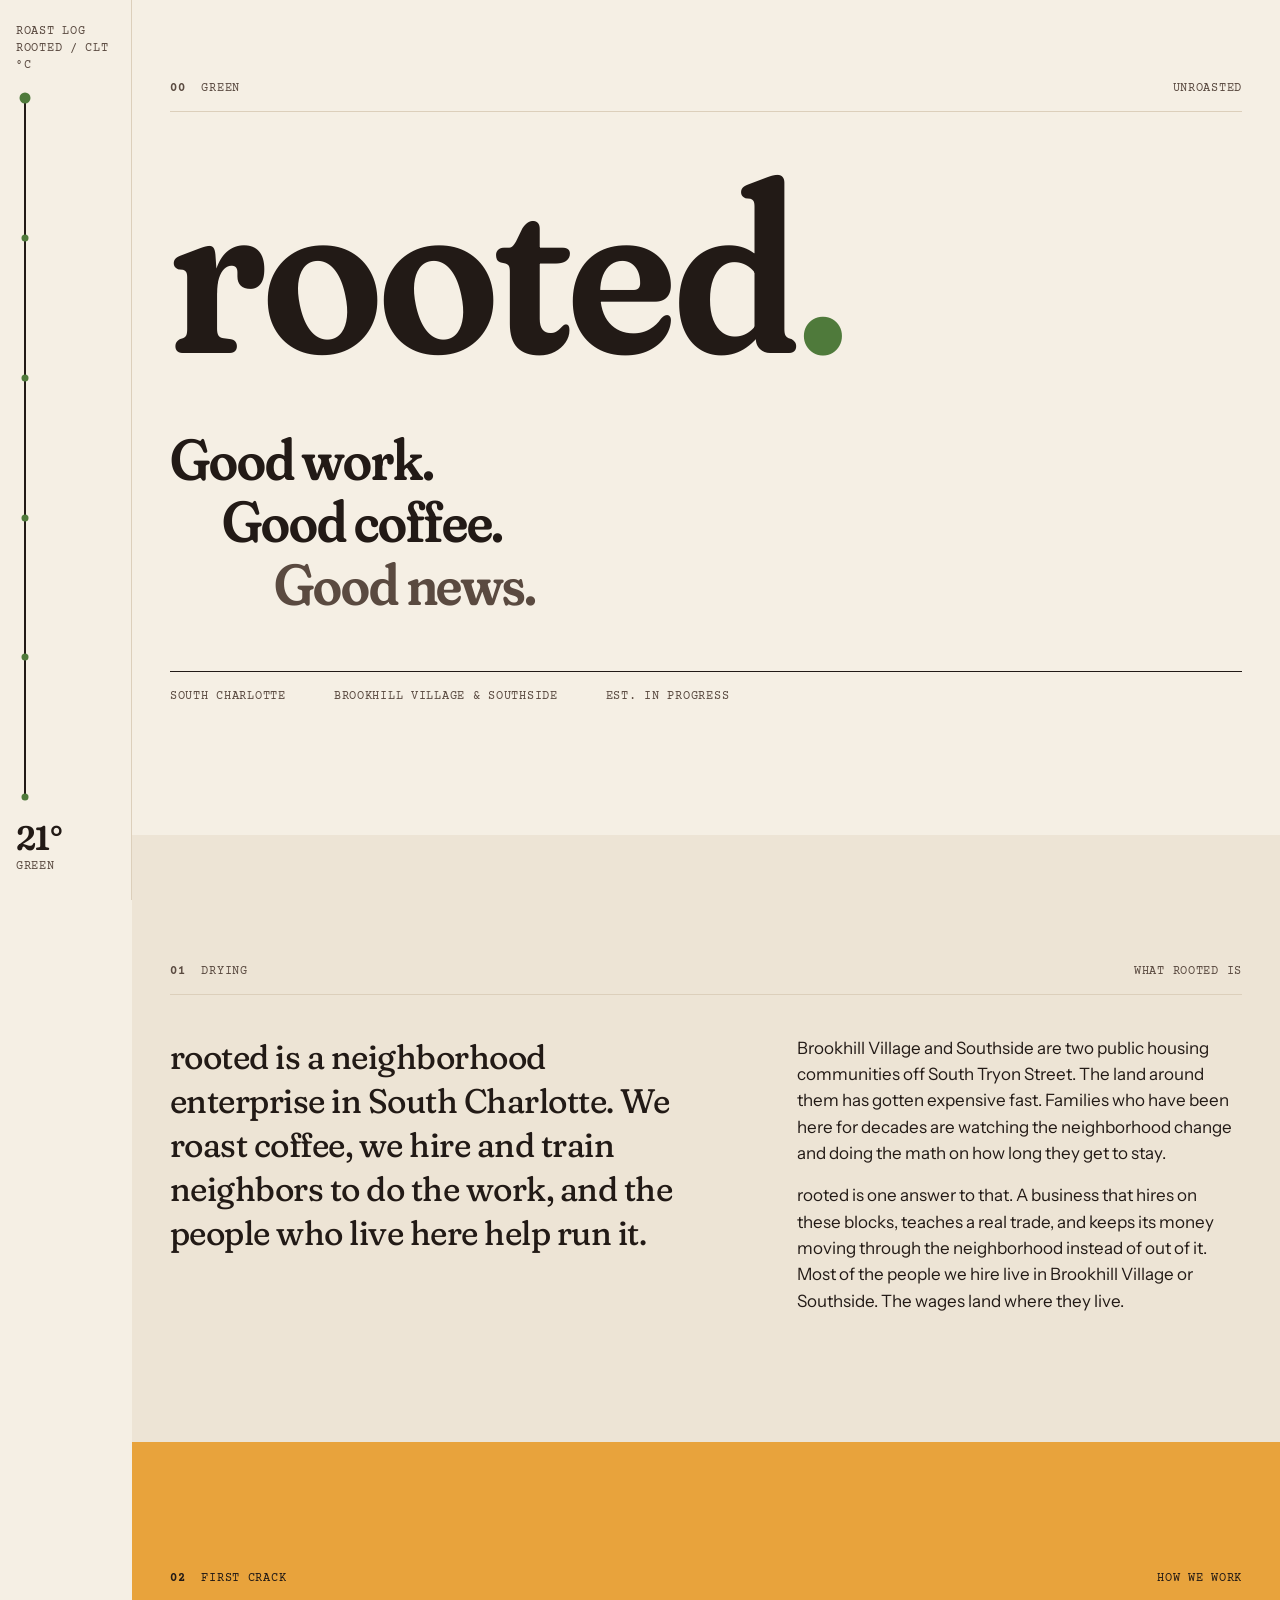
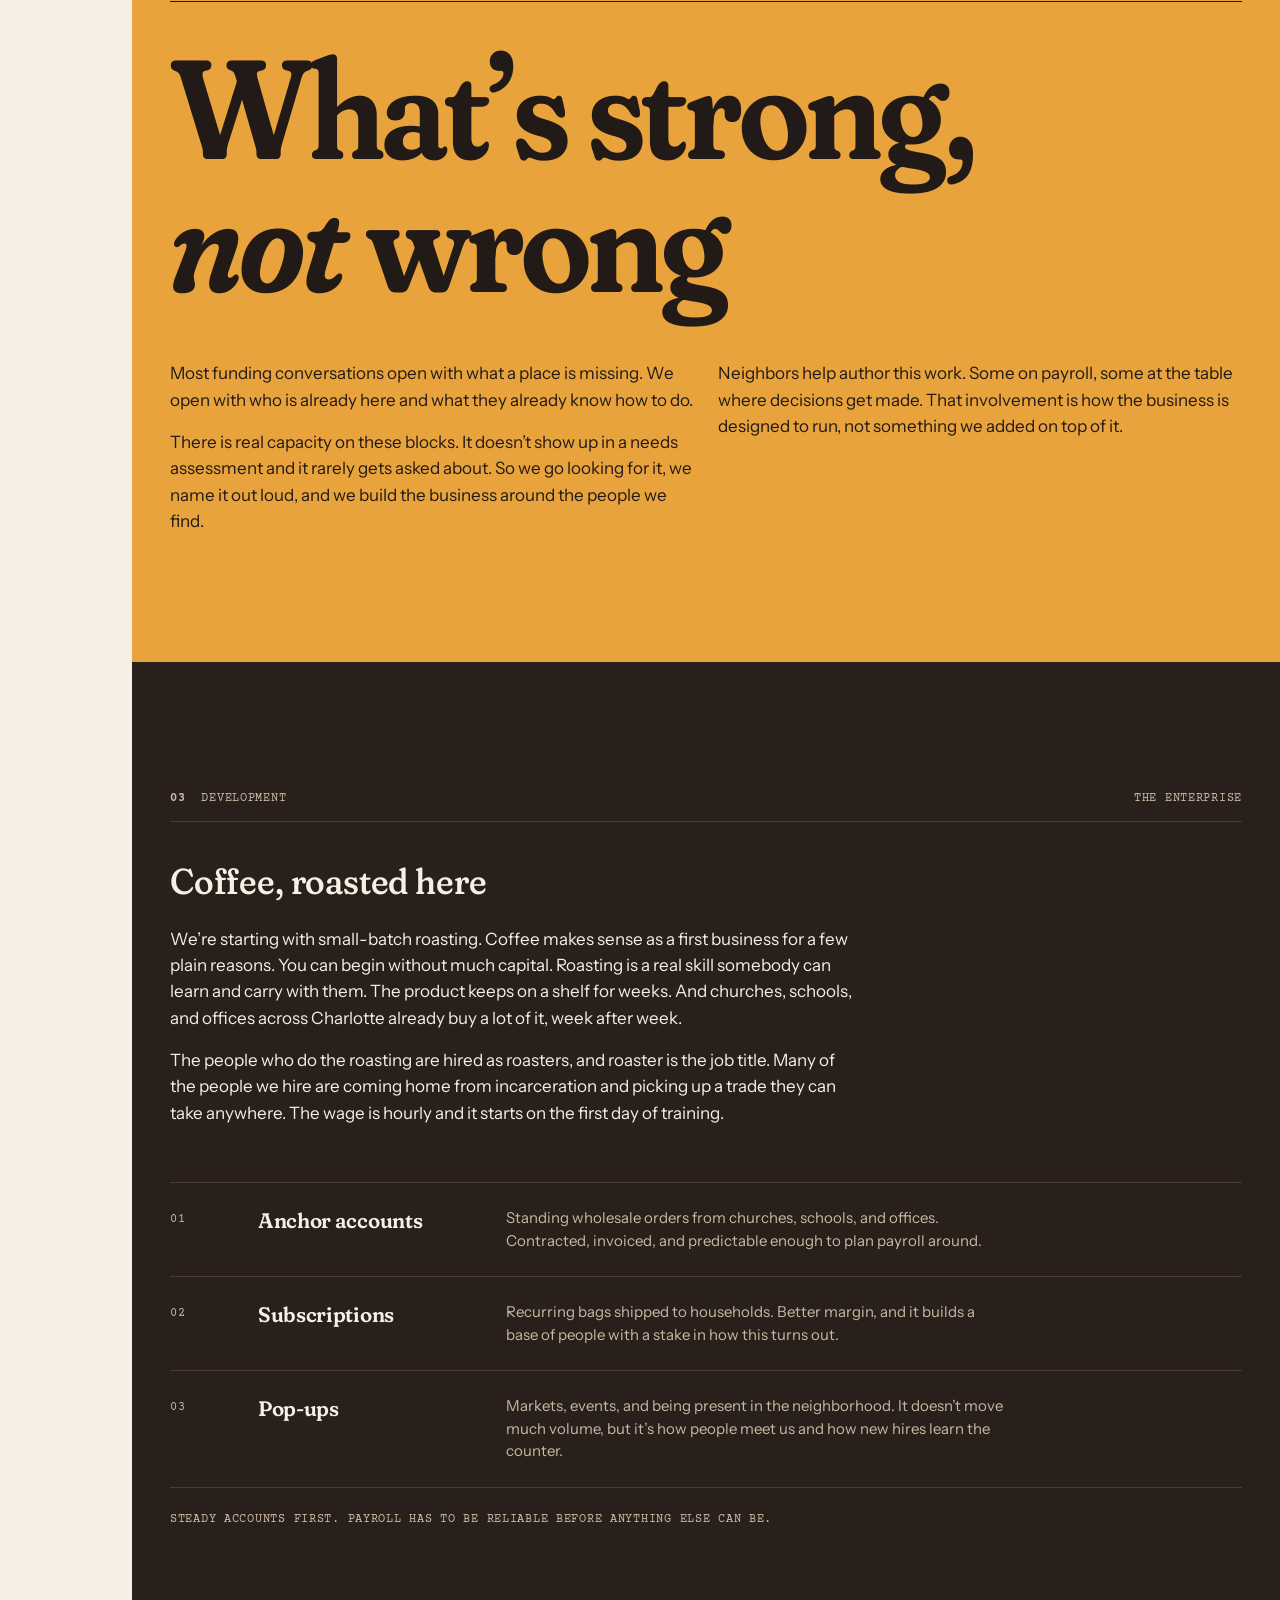
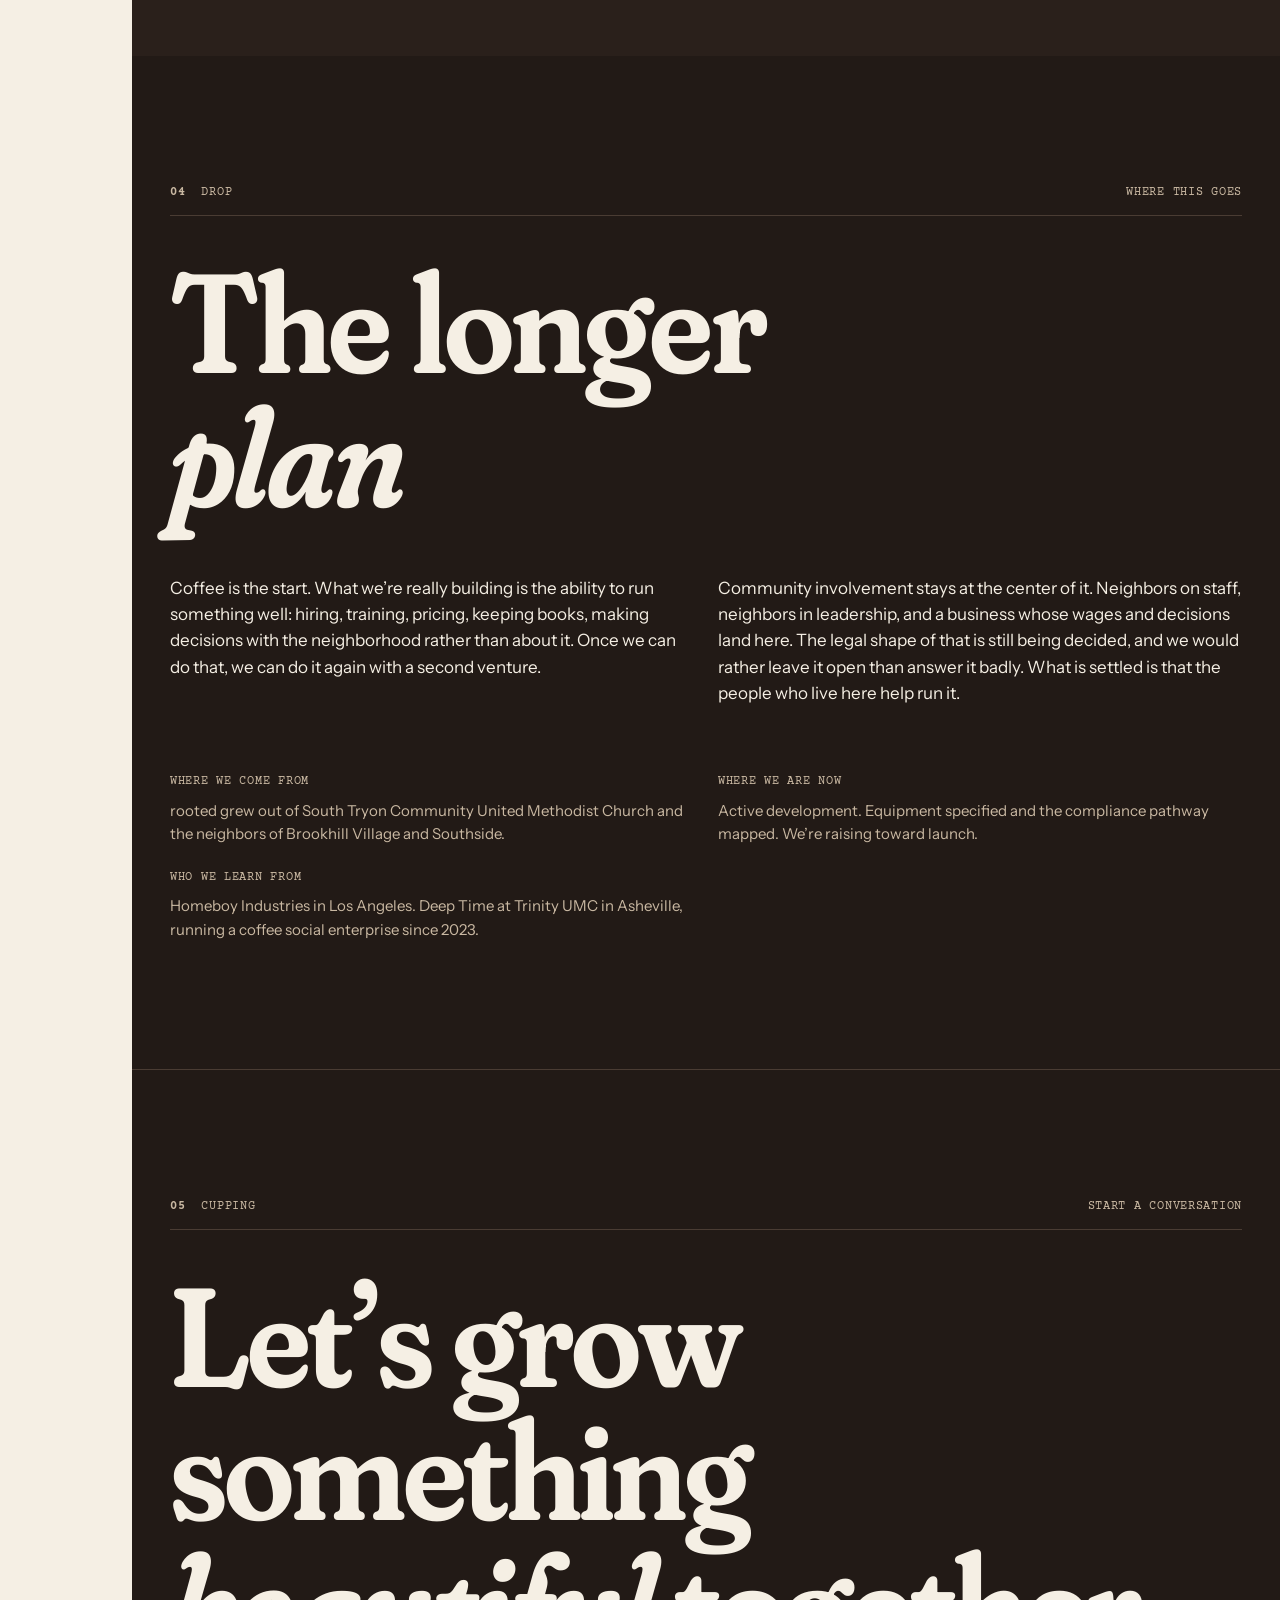
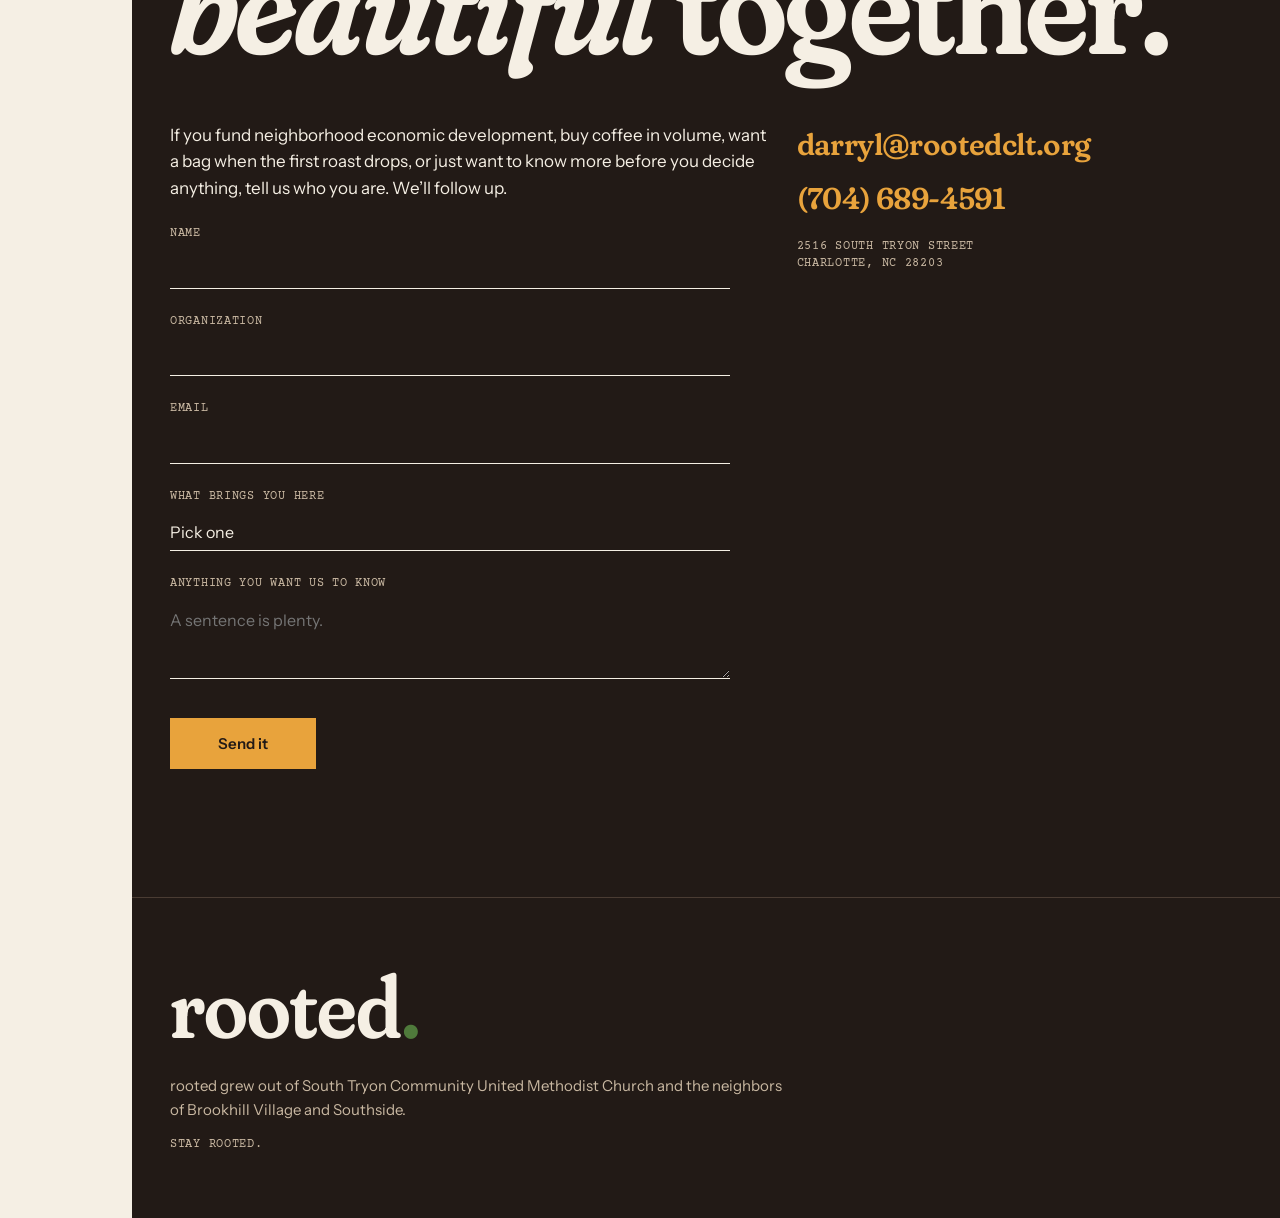
==== commit 4638527b: "Rebuild as a one-page landing: the roast is the page Six stages, 00 Green through 05 Cupping, replac" ====
--- a/index.html
+++ b/index.html
@@ -2,207 +2,213 @@
 <html lang="en">
 <head>
 <meta charset="utf-8">
-<meta name="viewport" content="width=device-width, initial-scale=1">
-<title>rooted. — Coffee roasted on South Tryon</title>
-<meta name="description" content="rooted roasts coffee on South Tryon Street in Charlotte. First roast: Cajamarca, Peru. Join the waitlist.">
+<meta name="viewport" content="width=device-width, initial-scale=1, viewport-fit=cover">
+<title>rooted. — Good work. Good coffee. Good news.</title>
+<meta name="description" content="rooted is a neighborhood enterprise in South Charlotte. We roast coffee, we hire and train neighbors to do the work, and the people who live here help run it.">
+<meta name="theme-color" content="#F5EFE4">
+<meta property="og:title" content="rooted. — Good work. Good coffee. Good news.">
+<meta property="og:description" content="A neighborhood enterprise in South Charlotte. We roast coffee, we hire and train neighbors to do the work, and the people who live here help run it.">
 <link rel="icon" href="rooted-favicon.svg" type="image/svg+xml">
 <link rel="stylesheet" href="rooted-fonts.css">
 <link rel="stylesheet" href="rooted-tokens.css">
-<link rel="stylesheet" href="rooted-site.css">
-<script src="rooted-site.js" defer></script>
+<link rel="stylesheet" href="rooted-landing.css">
+<script src="rooted-landing.js" defer></script>
 </head>
 <body>
 <a class="skip" href="#main">Skip to content</a>
 
-<header class="site-head">
-  <div class="shell">
-    <a class="wm" href="index.html" aria-label="rooted. — home">rooted<span class="dot">.</span></a>
-    <nav class="site-nav" aria-label="Site">
-      <ul>
-        <li><a href="coffee.html">Coffee</a></li>
-        <li><a href="work.html">The Work</a></li>
-        <li><a href="church.html">The Church</a></li>
-        <li><a href="support.html">Support</a></li>
-        <li><a href="contact.html">Contact</a></li>
-      </ul>
-    </nav>
-  </div>
-</header>
+<!-- THE RAIL. The taproot as a fixed roast gauge: six nodes, one per stage,
+     the active node at full size. It sits on Paper always, like the bag spine
+     standing beside the page, so the green nodes never land on a surface they
+     fail on. Decorative duplicate of the section tags — hidden from AT. -->
+<div class="rail" aria-hidden="true">
+  <div class="label">Roast log<br>rooted / clt<br>&deg;C</div>
+  <div class="rail-spine">
+    <span class="rail-node on" style="top:0%"></span>
+    <span class="rail-node" style="top:20%"></span>
+    <span class="rail-node" style="top:40%"></span>
+    <span class="rail-node" style="top:60%"></span>
+    <span class="rail-node" style="top:80%"></span>
+    <span class="rail-node" style="top:100%"></span>
+  </div>
+  <div>
+    <div class="rail-temp" id="railTemp">21&deg;</div>
+    <div class="label" id="railStage">Green</div>
+  </div>
+</div>
+<div class="chip" aria-hidden="true"><span id="chipText">Green &middot; 21&deg;</span></div>
 
 <main id="main">
 
-  <!-- HERO. The home page opens the way the bag front reads: origin at poster
-       scale, the roast log on the taproot, the weight of the page on the coffee.
-       Hero Fraunces runs clamp(3.25rem, 12vw, 7.5rem) — up to 120px desktop. -->
-  <section class="hero" aria-label="First roast">
-    <div class="shell">
-      <div class="hero-grid">
-        <div>
-          <!-- DRAFT LOT. Season and origin come from the kit's examples. Replace
-               with the real first lot from the importer's sheet before launch. -->
-          <p class="label rise">First roast &middot; Fall 2026</p>
-          <h1 class="hero-title rise d1">Cajamarca,<br>Peru.</h1>
-          <p class="origin-line rise d2">washed &middot; medium &middot; 340g</p>
+<!-- ============ 00 GREEN ============ -->
+<section class="stage sf-green hero" data-stage="Green" data-temp="21" aria-label="rooted">
+  <div class="shell">
+    <div class="tag"><b>00</b> Green<span>Unroasted</span></div>
+    <h1 class="wm mark-h1 rise">rooted<span class="dot">.</span></h1>
+    <p class="claim rise d1"><b>Good work.</b><b>Good coffee.</b><b>Good news.</b></p>
+    <div class="herofoot rise d2">
+      <div>South Charlotte</div>
+      <div>Brookhill Village &amp; Southside</div>
+      <div>Est. in progress</div>
+    </div>
+    <!-- PHOTO SLOT. A strip of three square material shots belongs here when
+         real photographs exist: green coffee, the drum, the building. The page
+         is designed to hold without them — do not fill with stock portraits. -->
+  </div>
+</section>
+
+<!-- ============ 01 DRYING ============ -->
+<section class="stage sf-dry" data-stage="Drying" data-temp="160" aria-labelledby="t-dry">
+  <div class="shell">
+    <div class="tag" id="t-dry"><b>01</b> Drying<span>What rooted is</span></div>
+    <div class="cols wide reveal">
+      <div>
+        <!-- The paragraph. Fixed wording — see CLAUDE.md. -->
+        <p class="lede">rooted is a neighborhood enterprise in South Charlotte. We roast coffee, we hire and train neighbors to do the work, and the people who live here help run it.</p>
+      </div>
+      <div>
+        <p>Brookhill Village and Southside are two public housing communities off South Tryon Street. The land around them has gotten expensive fast. Families who have been here for decades are watching the neighborhood change and doing the math on how long they get to stay.</p>
+        <p>rooted is one answer to that. A business that hires on these blocks, teaches a real trade, and keeps its money moving through the neighborhood instead of out of it. Most of the people we hire live in Brookhill Village or Southside. The wages land where they live.</p>
+      </div>
+    </div>
+  </div>
+</section>
+
+<!-- ============ 02 FIRST CRACK ============ -->
+<section class="stage sf-crack" data-stage="First crack" data-temp="196" aria-labelledby="t-crack">
+  <div class="shell">
+    <div class="tag" id="t-crack"><b>02</b> First crack<span>How we work</span></div>
+    <h2 class="stageword">What&rsquo;s strong,<br><em>not</em> wrong</h2>
+    <div class="cols reveal">
+      <div>
+        <p>Most funding conversations open with what a place is missing. We open with who is already here and what they already know how to do.</p>
+        <p>There is real capacity on these blocks. It doesn&rsquo;t show up in a needs assessment and it rarely gets asked about. So we go looking for it, we name it out loud, and we build the business around the people we find.</p>
+      </div>
+      <div>
+        <p>Neighbors help author this work. Some on payroll, some at the table where decisions get made. That involvement is how the business is designed to run, not something we added on top of it.</p>
+      </div>
+    </div>
+    <!-- PHOTO SLOT. One wide material shot (hands at the cooling tray, no
+         identifiable face) can close this stage later. -->
+  </div>
+</section>
+
+<!-- ============ 03 DEVELOPMENT ============ -->
+<section class="stage sf-dev" data-stage="Development" data-temp="207" aria-labelledby="t-dev">
+  <div class="shell">
+    <div class="tag" id="t-dev"><b>03</b> Development<span>The enterprise</span></div>
+    <div class="reveal">
+      <h2>Coffee, roasted here</h2>
+      <p>We&rsquo;re starting with small-batch roasting. Coffee makes sense as a first business for a few plain reasons. You can begin without much capital. Roasting is a real skill somebody can learn and carry with them. The product keeps on a shelf for weeks. And churches, schools, and offices across Charlotte already buy a lot of it, week after week.</p>
+      <p>The people who do the roasting are hired as roasters, and roaster is the job title. Many of the people we hire are coming home from incarceration and picking up a trade they can take anywhere. The wage is hourly and it starts on the first day of training.</p>
+    </div>
+
+    <div class="chan reveal">
+      <div class="row">
+        <div class="n">01</div><h3 class="row-t">Anchor accounts</h3>
+        <p>Standing wholesale orders from churches, schools, and offices. Contracted, invoiced, and predictable enough to plan payroll around.</p>
+      </div>
+      <div class="row">
+        <div class="n">02</div><h3 class="row-t">Subscriptions</h3>
+        <p>Recurring bags shipped to households. Better margin, and it builds a base of people with a stake in how this turns out.</p>
+      </div>
+      <div class="row">
+        <div class="n">03</div><h3 class="row-t">Pop-ups</h3>
+        <p>Markets, events, and being present in the neighborhood. It doesn&rsquo;t move much volume, but it&rsquo;s how people meet us and how new hires learn the counter.</p>
+      </div>
+    </div>
+    <p class="chan-note label dim">Steady accounts first. Payroll has to be reliable before anything else can be.</p>
+  </div>
+</section>
+
+<!-- ============ 04 DROP ============ -->
+<section class="stage sf-drop" data-stage="Drop" data-temp="212" aria-labelledby="t-drop">
+  <div class="shell">
+    <div class="tag" id="t-drop"><b>04</b> Drop<span>Where this goes</span></div>
+    <h2 class="stageword">The longer<br><em>plan</em></h2>
+    <div class="cols reveal">
+      <div>
+        <p>Coffee is the start. What we&rsquo;re really building is the ability to run something well: hiring, training, pricing, keeping books, making decisions with the neighborhood rather than about it. Once we can do that, we can do it again with a second venture.</p>
+      </div>
+      <div>
+        <p>Community involvement stays at the center of it. Neighbors on staff, neighbors in leadership, and a business whose wages and decisions land here. The legal shape of that is still being decided, and we would rather leave it open than answer it badly. What is settled is that the people who live here help run it.</p>
+      </div>
+    </div>
+
+    <div class="cols reveal" style="margin-top: clamp(2.5rem, 6vw, 4.25rem);">
+      <div>
+        <h3>Where we come from</h3>
+        <!-- The church line. Fixed wording. -->
+        <p class="dim" style="font-size: var(--small-size);">rooted grew out of South Tryon Community United Methodist Church and the neighbors of Brookhill Village and Southside.</p>
+        <h3 style="margin-top: var(--s-6);">Who we learn from</h3>
+        <p class="dim" style="font-size: var(--small-size);">Homeboy Industries in Los Angeles. Deep Time at Trinity UMC in Asheville, running a coffee social enterprise since 2023.</p>
+      </div>
+      <div>
+        <h3>Where we are now</h3>
+        <p class="dim" style="font-size: var(--small-size);">Active development. Equipment specified and the compliance pathway mapped. We&rsquo;re raising toward launch.</p>
+        <!-- PHOTO SLOT. A small-batch roaster or the room, once photographed. -->
+      </div>
+    </div>
+  </div>
+</section>
+
+<!-- ============ 05 CUPPING ============ -->
+<section class="stage sf-cup" data-stage="Cupping" data-temp="-" aria-labelledby="t-cup">
+  <div class="shell">
+    <div class="tag" id="t-cup"><b>05</b> Cupping<span>Start a conversation</span></div>
+    <h2 class="stageword">Let&rsquo;s grow something <em>beautiful</em> together.</h2>
+    <div class="cols wide reveal">
+      <div>
+        <p style="margin-bottom: var(--s-6);">If you fund neighborhood economic development, buy coffee in volume, want a bag when the first roast drops, or just want to know more before you decide anything, tell us who you are. We&rsquo;ll follow up.</p>
+
+        <form id="capture" name="rooted-site" method="POST" data-netlify="true" netlify-honeypot="bot-field" style="max-width: 560px;">
+          <input type="hidden" name="form-name" value="rooted-site">
+          <div class="hp"><label>Leave this field empty <input name="bot-field" tabindex="-1" autocomplete="off"></label></div>
+          <div class="fld"><label for="f-name">Name</label><input id="f-name" name="name" type="text" autocomplete="name" required></div>
+          <div class="fld"><label for="f-org">Organization</label><input id="f-org" name="organization" type="text" autocomplete="organization"></div>
+          <div class="fld"><label for="f-email">Email</label><input id="f-email" name="email" type="email" autocomplete="email" inputmode="email" required></div>
+          <div class="fld"><label for="f-interest">What brings you here</label>
+            <select id="f-interest" name="interest" required>
+              <option value="">Pick one</option>
+              <option>Coffee for my kitchen, when it&rsquo;s ready</option>
+              <option>Anchor account or wholesale</option>
+              <option>Funding or grantmaking</option>
+              <option>Partnership</option>
+              <option>I live in the neighborhood</option>
+              <option>Press or research</option>
+              <option>Something else</option>
+            </select></div>
+          <div class="fld"><label for="f-msg">Anything you want us to know</label>
+            <textarea id="f-msg" name="message" rows="3" placeholder="A sentence is plenty."></textarea></div>
+          <button class="send" type="submit" id="sendBtn">Send it</button>
+          <p class="msg" id="msg" role="status" aria-live="polite"></p>
+        </form>
+      </div>
+
+      <div>
+        <div class="direct" style="margin-top: 0; padding-top: 0; border-top: 0;">
+          <a class="big-link" href="mailto:darryl@rootedclt.org">darryl@rootedclt.org</a>
+          <a class="big-link" href="tel:+17046894591">(704) 689-4591</a>
+          <p class="label dim" style="margin-top: var(--s-4); max-width: none;">2516 South Tryon Street<br>Charlotte, NC 28203</p>
         </div>
-        <div class="taproot rise d3" role="list" aria-label="The roast log">
-          <div class="entry" role="listitem">
-            <span class="node" aria-hidden="true"></span>
-            <div class="label">Origin</div>
-            <div class="log">Cajamarca, Peru</div>
-          </div>
-          <div class="entry" role="listitem">
-            <span class="node" aria-hidden="true"></span>
-            <div class="label">Process</div>
-            <div class="log">Washed</div>
-          </div>
-          <div class="entry" role="listitem">
-            <span class="node" aria-hidden="true"></span>
-            <div class="label">Roasted</div>
-            <div class="log">The week it ships</div>
-          </div>
-          <div class="entry" role="listitem">
-            <span class="node" aria-hidden="true"></span>
-            <div class="label">Farm price</div>
-            <div class="log">Published by the importer. Printed on the bag.</div>
-          </div>
-        </div>
-      </div>
-      <div class="hero-grid" style="margin-top: var(--s-8);">
-        <div class="rise d3">
-          <p style="margin-bottom: var(--s-3);"><a class="btn" href="#waitlist">Reserve the first roast</a></p>
-          <p class="small">No payment now. We email when the roast is scheduled.</p>
-        </div>
-        <p class="small hero-tag rise d3">Good work. Good coffee. Good news.</p>
-      </div>
-    </div>
-  </section>
-
-  <!-- THE ROASTING ROOM. One of two full-bleed Roast sections on the whole site
-       (the other is on work.html). The footer is a constant frame, not a switch. -->
-  <section class="band" data-theme="dark" aria-label="The roasting room">
-    <div class="shell">
-      <div class="cols-media">
-        <div class="media-slot reveal">
-          <!-- THE ONE VIDEO MOMENT on the site lives here. Until drum-loop.mp4
-               exists, the placeholder image stands in. To go live:
-               1. Download a short loop (drum turning, or beans dropping into the
-                  cooling tray) from Coverr or Pexels. Under 2MB. Name it
-                  drum-loop.mp4, poster frame drum-poster.jpg, both in the root.
-               2. Replace the <img> below with:
-               <video muted loop playsinline autoplay preload="none"
-                      poster="drum-poster.jpg" data-src="drum-loop.mp4"
-                      width="1200" height="800"
-                      aria-label="The roasting drum turning"></video>
-               rooted-site.js lazy-loads it and swaps to the poster under
-               prefers-reduced-motion. Do not add controls or sound. -->
-          <img class="photo" src="photo-drum.svg" width="1200" height="800"
-               alt="Placeholder: the roasting drum mid-roast." loading="lazy">
-        </div>
-        <div class="reveal">
-          <h2>Roasted on South Tryon.</h2>
-          <!-- The paragraph. Fixed wording, never paraphrase. -->
-          <p style="margin-top: var(--s-4);">rooted is a neighborhood enterprise in South Charlotte. We roast coffee, we hire and train neighbors to do the work, and the people who live here help run it. Most of the people we hire have been through the justice system. We hire them as roasters, and roaster is the job title.</p>
-          <p>The roasting room and the fellowship hall are the same room.</p>
-          <p style="margin-top: var(--s-6);"><a class="btn secondary" href="work.html">How the work works</a></p>
-        </div>
-      </div>
-    </div>
-  </section>
-
-  <!-- THE REVENUE ORDER. Taproot use is legitimate here: it is an ordered
-       sequence, and the sentences are the kit's own. -->
-  <section class="band" aria-labelledby="sells-h">
-    <div class="shell">
-      <h2 id="sells-h">How this coffee sells</h2>
-      <p style="margin-top: var(--s-4); margin-bottom: var(--s-8);">We are building the business in a particular order. Steady accounts come first, because payroll has to be reliable before anything else can be.</p>
-      <div class="taproot reveal">
-        <div class="entry">
-          <span class="node" aria-hidden="true"></span>
-          <h4>Anchor accounts</h4>
-          <p class="small">Standing wholesale orders from churches, schools, and offices. Contracted, invoiced, and predictable enough to plan payroll around.</p>
-          <p class="small"><a href="coffee.html#wholesale">Open an account</a></p>
-        </div>
-        <div class="entry">
-          <span class="node" aria-hidden="true"></span>
-          <h4>Subscriptions</h4>
-          <p class="small">Recurring bags shipped to households. Better margin, and it builds a base of people with a stake in how this turns out.</p>
-          <p class="small"><a href="#waitlist">Say you want one</a></p>
-        </div>
-        <div class="entry">
-          <span class="node" aria-hidden="true"></span>
-          <h4>Pop-ups</h4>
-          <p class="small">Markets, events, and being present in the neighborhood. It doesn&rsquo;t move much volume, but it&rsquo;s how people meet us and how new hires learn the counter.</p>
-          <p class="small"><a href="contact.html">Where we&rsquo;ll be</a></p>
-        </div>
-      </div>
-    </div>
-  </section>
-
-  <!-- THE WAITLIST. Priority one. Netlify form, honeypot, inline thank-you. -->
-  <section class="band band--alt" id="waitlist" aria-labelledby="waitlist-h">
-    <div class="shell">
-      <h2 id="waitlist-h">The waitlist</h2>
-      <p style="margin-top: var(--s-4); margin-bottom: var(--s-8); max-width: var(--measure);">The first roast is small. Leave your name and we email you when it has a date. Check the box and you are also in line for a subscription, ahead of everyone who found us later.</p>
-
-      <form name="waitlist" method="POST" data-netlify="true" netlify-honeypot="bot-field" data-done="waitlist-done" style="max-width: var(--measure);">
-        <input type="hidden" name="form-name" value="waitlist">
-        <p class="bh"><label>Leave this field empty <input name="bot-field" tabindex="-1" autocomplete="off"></label></p>
-        <div class="form-grid">
-          <div class="form-row">
-            <label for="w-name">Name</label>
-            <input class="field" id="w-name" name="name" type="text" autocomplete="name" required>
-          </div>
-          <div class="form-row">
-            <label for="w-email">Email</label>
-            <input class="field" id="w-email" name="email" type="email" autocomplete="email" required>
-          </div>
-          <div class="form-row">
-            <label for="w-zip">ZIP code <span class="small" style="display:inline; font-weight:400;">(optional)</span></label>
-            <input class="field" id="w-zip" name="zip" type="text" inputmode="numeric" autocomplete="postal-code">
-            <span class="small">So we know where the coffee is going.</span>
-          </div>
-          <div class="form-row" style="align-self: end;">
-            <label class="check"><input type="checkbox" name="subscription" value="yes"> I want a subscription when they exist</label>
-          </div>
-        </div>
-        <button class="btn" type="submit">Join the waitlist</button>
-        <p class="form-note small" role="status" aria-live="polite"></p>
-      </form>
-
-      <div class="form-done" id="waitlist-done" hidden>
-        <h3>You&rsquo;re on the list.</h3>
-        <p style="margin-top: var(--s-3);">When the first roast has a date, you will hear it from us before anyone else. If you checked the subscription box, you are in that line too.</p>
-      </div>
-    </div>
-  </section>
+        <!-- PHOTO SLOT. A cupping-table or pour shot, portrait crop, later. -->
+      </div>
+    </div>
+  </div>
+</section>
 
 </main>
 
-<footer class="site-foot band" data-theme="dark">
-  <div class="shell">
-    <a class="wm" href="index.html" aria-label="rooted. — home">rooted<span class="dot">.</span></a>
-    <div class="foot-grid">
-      <div>
-        <!-- The church line. Fixed wording. One sentence, stated plainly. -->
-        <p>rooted grew out of South Tryon Community United Methodist Church and the neighbors of Brookhill Village and Southside.</p>
-      </div>
-      <address>
-        <p class="small">2516 South Tryon Street<br>Charlotte, NC 28203</p>
-        <p class="small"><a href="mailto:darryl@rootedclt.org">darryl@rootedclt.org</a><br><a href="tel:+17046894591">(704) 689-4591</a></p>
-      </address>
-      <nav class="foot-nav" aria-label="Footer">
-        <ul>
-          <li><a href="coffee.html">Coffee</a></li>
-          <li><a href="work.html">The Work</a></li>
-          <li><a href="church.html">The Church</a></li>
-          <li><a href="support.html">Support</a></li>
-          <li><a href="contact.html">Contact</a></li>
-        </ul>
-      </nav>
-    </div>
-    <p class="signoff">Let&rsquo;s grow something beautiful together. Stay rooted.</p>
-    <!-- Legal entity name goes here once the structure is decided.
-         Deliberately blank until then. Do not add a placeholder name. -->
+<footer>
+  <div class="shell">
+    <div class="wm fmark">rooted<span class="dot">.</span></div>
+    <div class="fnote">
+      <!-- The church line. Fixed wording. One sentence, stated plainly. -->
+      <p style="font-size: var(--small-size); max-width: var(--measure);">rooted grew out of South Tryon Community United Methodist Church and the neighbors of Brookhill Village and Southside.</p>
+      <span class="label">Stay rooted.</span>
+      <!-- Legal entity name goes here once the structure is decided.
+           Deliberately blank until then. Do not add a placeholder name. -->
+    </div>
   </div>
 </footer>
 
--- a/rooted-tokens.css
+++ b/rooted-tokens.css
@@ -105,3 +105,17 @@
 @media (prefers-reduced-motion: reduce) {
   :root { --dur: 0ms; }
 }
+
+/* ---- v1.1 addendum (approved by Darryl, Aug 2026): Ember ----
+   Green is the color of coffee before it is roasted. Ember is coffee at
+   first crack. Contrast, computed:
+     Roast text on an Ember surface  7.93  passes AA
+     Ember as accent on Roast        7.93  passes AA
+     Ember as accent on Roast-2      7.37  passes AA
+     Ember on Paper                  1.88  fails — never
+     Green on Ember                  2.33  fails — never
+   The rule: Ember is a full surface carrying Roast text, or an accent on
+   the dark surfaces (a link, a button, a focus ring there). It is never
+   text or graphic on Paper, and it never carries a node. Green keeps its
+   jobs untouched: the period, the nodes. */
+:root { --ember: #E8A33C; }
--- a/rooted-landing.css
+++ b/rooted-landing.css
@@ -0,0 +1,273 @@
+/* rooted. landing page styles — v2, August 2026.
+   One page, six roast stages. Every value derives from rooted-tokens.css
+   (including the v1.1 Ember addendum). No new colors, no radii, no shadows.
+   The old multi-page styles live untouched in rooted-site.css for the
+   kept-but-unlinked interior pages. */
+
+/* ---- Base ---- */
+*, *::before, *::after { box-sizing: border-box; }
+html { scroll-behavior: smooth; }
+@media (prefers-reduced-motion: reduce) { html { scroll-behavior: auto; } }
+body {
+  margin: 0;
+  background: var(--paper);
+  color: var(--roast);
+  font-family: var(--font-body);
+  font-size: var(--body-size-m);
+  line-height: var(--body-lh);
+  font-weight: var(--body-wght);
+  -webkit-font-smoothing: antialiased;
+}
+@media (min-width: 821px) { body { font-size: var(--body-size); } }
+img, svg { display: block; max-width: 100%; height: auto; }
+p { max-width: var(--measure); margin: 0 0 var(--s-4); }
+p:last-child { margin-bottom: 0; }
+a { color: inherit; }
+:focus-visible { outline: var(--focus-ring); outline-offset: var(--focus-offset); }
+/* On the dark stages the green focus ring reads at 3.4; on Ember it fails,
+   so the Ember stage swaps the ring to Roast. */
+.sf-crack :focus-visible { outline-color: var(--roast); }
+
+.skip {
+  position: absolute; left: -9999px; top: var(--s-2); z-index: 90;
+  background: var(--roast); color: var(--paper);
+  padding: var(--s-2) var(--s-4); text-decoration: none;
+}
+.skip:focus-visible { left: var(--s-2); }
+
+/* ---- Shell. The fixed rail claims the left edge on wide screens. ---- */
+.shell { max-width: var(--page-max); margin-inline: auto; padding-inline: var(--page-margin-m); }
+@media (min-width: 821px) { .shell { padding-inline: var(--page-margin); } }
+@media (min-width: 1040px) { body { padding-left: 132px; } }
+
+.label {
+  font-family: var(--font-label); font-size: var(--label-size); line-height: var(--label-lh);
+  letter-spacing: var(--label-ls); text-transform: uppercase;
+}
+.log { font-family: var(--font-label); font-size: var(--log-size); line-height: var(--log-lh); }
+
+/* Wordmark: live text on Fraunces, the kit's exact axes. Never retype. */
+.wm {
+  font-family: var(--font-display);
+  font-variation-settings: var(--wordmark-axes);
+  font-weight: 600; letter-spacing: -0.01em; line-height: 1;
+  text-decoration: none;
+}
+.wm .dot { color: var(--green); }
+
+/* ---- The rail: the taproot as a fixed gauge. Always on Paper, so the
+   nodes always sit on a surface Green passes on. Reads as the bag spine
+   standing beside the page. Decorative duplicate of the section tags,
+   hence aria-hidden in the HTML. ---- */
+.rail {
+  position: fixed; left: 0; top: 0; bottom: 0; width: 132px; z-index: 60;
+  display: none; flex-direction: column;
+  background: var(--paper); color: var(--roast);
+  border-right: 1px solid var(--rule-light);
+  padding: var(--s-6) var(--s-4);
+}
+@media (min-width: 1040px) { .rail { display: flex; } }
+.rail .label { color: var(--bark); }
+.rail-spine { position: relative; flex: 1; width: var(--spine-width); background: var(--roast); margin: var(--s-6) 0 var(--s-6) var(--s-2); }
+.rail-node {
+  position: absolute; left: 50%; transform: translate(-50%, -50%);
+  width: 7px; height: 7px; border-radius: 50%; background: var(--green);
+  transition: width var(--dur) var(--ease), height var(--dur) var(--ease);
+}
+.rail-node.on { width: var(--node-size); height: var(--node-size); }
+.rail-temp {
+  font-family: var(--font-display);
+  font-variation-settings: "opsz" 72, "wght" 600, "SOFT" 100, "WONK" 0;
+  font-size: 2.125rem; line-height: 1; letter-spacing: -0.02em;
+  margin-bottom: var(--s-1);
+  font-variant-numeric: tabular-nums;
+}
+
+/* Mobile gauge chip. Same information, one line. */
+.chip {
+  position: fixed; left: var(--s-3); bottom: var(--s-3); z-index: 60;
+  background: var(--roast); color: var(--chaff);
+  border: 1px solid var(--rule-dark);
+  padding: var(--s-2) var(--s-3);
+  font-family: var(--font-label); font-size: var(--label-size);
+  letter-spacing: var(--label-ls); text-transform: uppercase;
+  font-variant-numeric: tabular-nums;
+}
+@media (min-width: 1040px) { .chip { display: none; } }
+
+/* ---- Stages. The page darkens the way a roast does:
+   Paper -> Paper-2 -> Ember -> Roast-2 -> Roast. ---- */
+.stage { padding: clamp(4rem, 10vw, 8rem) 0; }
+.sf-green { background: var(--paper);   color: var(--roast); }
+.sf-dry   { background: var(--paper-2); color: var(--roast); }
+.sf-crack { background: var(--ember);   color: var(--roast); }
+.sf-dev   { background: var(--roast-2); color: var(--paper); }
+.sf-drop  { background: var(--roast);   color: var(--paper); }
+.sf-cup   { background: var(--roast);   color: var(--paper); border-top: 1px solid var(--rule-dark); }
+
+/* Secondary ink per surface, so captions never fall below AA. */
+.sf-green .dim, .sf-dry .dim { color: var(--bark); }
+.sf-crack .dim { color: var(--roast); opacity: .82; }
+.sf-dev .dim, .sf-drop .dim, .sf-cup .dim { color: var(--chaff); }
+
+/* Links: Ember carries accents on the dark stages only. */
+.sf-dev a, .sf-drop a, .sf-cup a { color: var(--ember); text-underline-offset: 3px; }
+.sf-green a, .sf-dry a, .sf-crack a { color: inherit; text-underline-offset: 3px; }
+
+/* Stage tag: the log line that opens every stage. */
+.tag {
+  display: flex; gap: var(--s-4); align-items: baseline;
+  font-family: var(--font-label); font-size: var(--label-size);
+  letter-spacing: var(--label-ls); text-transform: uppercase;
+  padding-bottom: var(--s-3); margin-bottom: clamp(1.5rem, 4vw, 2.5rem);
+  border-bottom: 1px solid currentColor;
+}
+.tag span { margin-left: auto; }
+.sf-green .tag, .sf-dry .tag { color: var(--bark); border-color: var(--rule-light); }
+.sf-crack .tag { color: var(--roast); border-color: var(--roast); }
+.sf-dev .tag, .sf-drop .tag, .sf-cup .tag { color: var(--chaff); border-color: var(--rule-dark); }
+
+/* The big stage word. Fraunces, kit axes, leading that keeps descenders
+   apart — the reference's .78/-.06em is what made the letters bleed. */
+.stageword {
+  font-family: var(--font-display); font-weight: 600;
+  font-variation-settings: "opsz" 144, "wght" 620, "SOFT" 100, "WONK" 0;
+  font-size: clamp(2.75rem, 11vw, 9.5rem);
+  line-height: 0.95; letter-spacing: -0.02em;
+  margin: 0 0 clamp(1.75rem, 4vw, 3.5rem);
+  max-width: 12ch;
+}
+.stageword em { font-style: italic; font-weight: 500; }
+
+h2:not(.stageword) {
+  font-family: var(--font-display); font-weight: 500;
+  font-variation-settings: "opsz" 72, "wght" 500, "SOFT" 100, "WONK" 0;
+  font-size: var(--h2-size-m); line-height: var(--h2-lh); letter-spacing: var(--h2-ls);
+  margin: 0 0 var(--s-6);
+}
+@media (min-width: 821px) { h2:not(.stageword) { font-size: var(--h2-size); } }
+h3 {
+  font-family: var(--font-label); font-size: var(--label-size); line-height: var(--label-lh);
+  letter-spacing: var(--label-ls); text-transform: uppercase; font-weight: 400;
+  margin: 0 0 var(--s-2);
+}
+.sf-green h3, .sf-dry h3 { color: var(--bark); }
+.sf-dev h3, .sf-drop h3, .sf-cup h3 { color: var(--chaff); }
+
+.lede {
+  font-family: var(--font-display); font-weight: 400;
+  font-variation-settings: "opsz" 36, "wght" 420, "SOFT" 100, "WONK" 0;
+  font-size: clamp(1.375rem, 2.9vw, 2.125rem);
+  line-height: 1.3; letter-spacing: -0.015em;
+  max-width: 24ch;
+}
+
+.cols { display: grid; gap: clamp(1.5rem, 4vw, 3.5rem); }
+@media (min-width: 900px) { .cols { grid-template-columns: 1fr 1fr; gap: var(--gutter); } }
+@media (min-width: 900px) { .cols.wide { grid-template-columns: 1.15fr .85fr; } }
+
+/* ---- Hero ---- */
+.hero { padding-top: clamp(2.5rem, 7vw, 5rem); }
+.mark-h1 {
+  margin: 0;
+  font-size: clamp(4.75rem, 21vw, 15rem);
+  line-height: 0.95;
+  color: var(--roast);
+}
+.claim {
+  font-family: var(--font-display); font-weight: 600;
+  font-variation-settings: "opsz" 144, "wght" 600, "SOFT" 100, "WONK" 0;
+  font-size: clamp(1.5rem, 4.6vw, 3.625rem);
+  line-height: 1.08; letter-spacing: -0.02em;
+  margin: clamp(1.5rem, 4vw, 3rem) 0 0; max-width: 14ch;
+}
+.claim b { display: block; font-weight: 600; }
+.claim b:nth-child(2) { padding-left: .9em; }
+.claim b:nth-child(3) { padding-left: 1.8em; color: var(--bark); }
+.herofoot {
+  display: flex; flex-wrap: wrap; gap: var(--s-3) var(--s-12);
+  margin-top: clamp(2rem, 5vw, 3.5rem); padding-top: var(--s-4);
+  border-top: 1px solid var(--roast);
+  font-family: var(--font-label); font-size: var(--label-size);
+  letter-spacing: var(--label-ls); text-transform: uppercase; color: var(--bark);
+}
+
+/* ---- Revenue rows (03). The order is the information. ---- */
+.chan { margin-top: clamp(2rem, 5vw, 3.5rem); border-top: 1px solid var(--rule-dark); }
+.row {
+  display: grid; grid-template-columns: auto 1fr; gap: var(--s-2) var(--s-6);
+  padding: var(--s-6) 0; border-bottom: 1px solid var(--rule-dark);
+}
+.row p { grid-column: 1 / -1; }
+@media (min-width: 780px) {
+  .row { grid-template-columns: 4rem 14rem 1fr; }
+  .row p { grid-column: auto; }
+}
+.row .n { font-family: var(--font-label); font-size: var(--label-size); letter-spacing: var(--label-ls); color: var(--chaff); padding-top: var(--s-1); }
+.row .row-t {
+  margin: 0; font-family: var(--font-display); font-weight: 600;
+  font-variation-settings: "opsz" 36, "wght" 600, "SOFT" 100, "WONK" 0;
+  font-size: 1.3125rem; letter-spacing: -0.015em; line-height: 1.25;
+  text-transform: none; color: inherit;
+}
+.row p { font-size: var(--small-size); line-height: var(--small-lh); color: var(--chaff); max-width: 50ch; margin: 0; }
+.chan-note { margin-top: var(--s-6); max-width: none; }
+
+/* ---- Form (05). Underline fields: 1px, square, current ink. ---- */
+.fld { margin-bottom: var(--s-6); }
+.fld label {
+  display: block; margin-bottom: var(--s-2);
+  font-family: var(--font-label); font-size: var(--label-size);
+  letter-spacing: var(--label-ls); text-transform: uppercase; color: var(--chaff);
+}
+.fld input, .fld select, .fld textarea {
+  width: 100%; background: transparent; color: inherit;
+  border: 0; border-bottom: 1px solid var(--paper); border-radius: 0;
+  font-family: var(--font-body); font-size: 1rem; font-weight: 400;
+  padding: var(--s-2) 0; -webkit-appearance: none; appearance: none;
+}
+.fld select option { background: var(--roast); color: var(--paper); }
+.fld textarea { resize: vertical; min-height: 4.5rem; }
+.fld input:focus-visible, .fld select:focus-visible, .fld textarea:focus-visible {
+  outline: 0; border-bottom: 2px solid var(--ember);
+}
+.send {
+  background: var(--ember); color: var(--roast);
+  border: 0; border-radius: 0; cursor: pointer;
+  font-family: var(--font-body); font-weight: 600; font-size: var(--small-size);
+  padding: var(--s-4) var(--s-12); margin-top: var(--s-2);
+}
+.send:hover { background: var(--paper); }
+.send[disabled] { opacity: .5; cursor: default; }
+.msg { display: none; margin-top: var(--s-4); max-width: 44ch; }
+.msg.on { display: block; }
+.hp { position: absolute; left: -9999px; width: 1px; height: 1px; overflow: hidden; }
+.direct { margin-top: clamp(2rem, 4vw, 3rem); padding-top: var(--s-6); border-top: 1px solid var(--rule-dark); }
+.big-link {
+  display: block; margin-bottom: var(--s-2); text-decoration: none;
+  font-family: var(--font-display); font-weight: 600;
+  font-variation-settings: "opsz" 36, "wght" 600, "SOFT" 100, "WONK" 0;
+  font-size: clamp(1.25rem, 2.6vw, 1.875rem); letter-spacing: -0.02em;
+}
+.big-link:hover { text-decoration: underline; text-underline-offset: 4px; }
+
+/* ---- Footer ---- */
+footer { background: var(--roast); color: var(--chaff); padding: clamp(2.5rem, 6vw, 4rem) 0; border-top: 1px solid var(--rule-dark); }
+.fmark { font-size: clamp(2.5rem, 9vw, 5.5rem); color: var(--paper); }
+.fnote { margin-top: var(--s-6); max-width: var(--measure); }
+.fnote .label { display: block; margin-top: var(--s-4); color: var(--chaff); }
+.fnote a { color: var(--chaff); }
+
+/* ---- Motion: hero rise on load, one reveal per stage. Nothing bounces. ---- */
+.rise { opacity: 0; transform: translateY(0.75rem); animation: rise 560ms var(--ease) forwards; }
+.rise.d1 { animation-delay: 90ms; }
+.rise.d2 { animation-delay: 180ms; }
+.rise.d3 { animation-delay: 270ms; }
+@keyframes rise { to { opacity: 1; transform: none; } }
+.reveal { opacity: 0; transform: translateY(0.75rem); transition: opacity 560ms var(--ease), transform 560ms var(--ease); }
+.reveal.in { opacity: 1; transform: none; }
+@media (prefers-reduced-motion: reduce) {
+  .rise, .reveal { opacity: 1; transform: none; animation: none; transition: none; }
+  .rail-node { transition: none; }
+}
+html:not(.js) .reveal { opacity: 1; transform: none; }
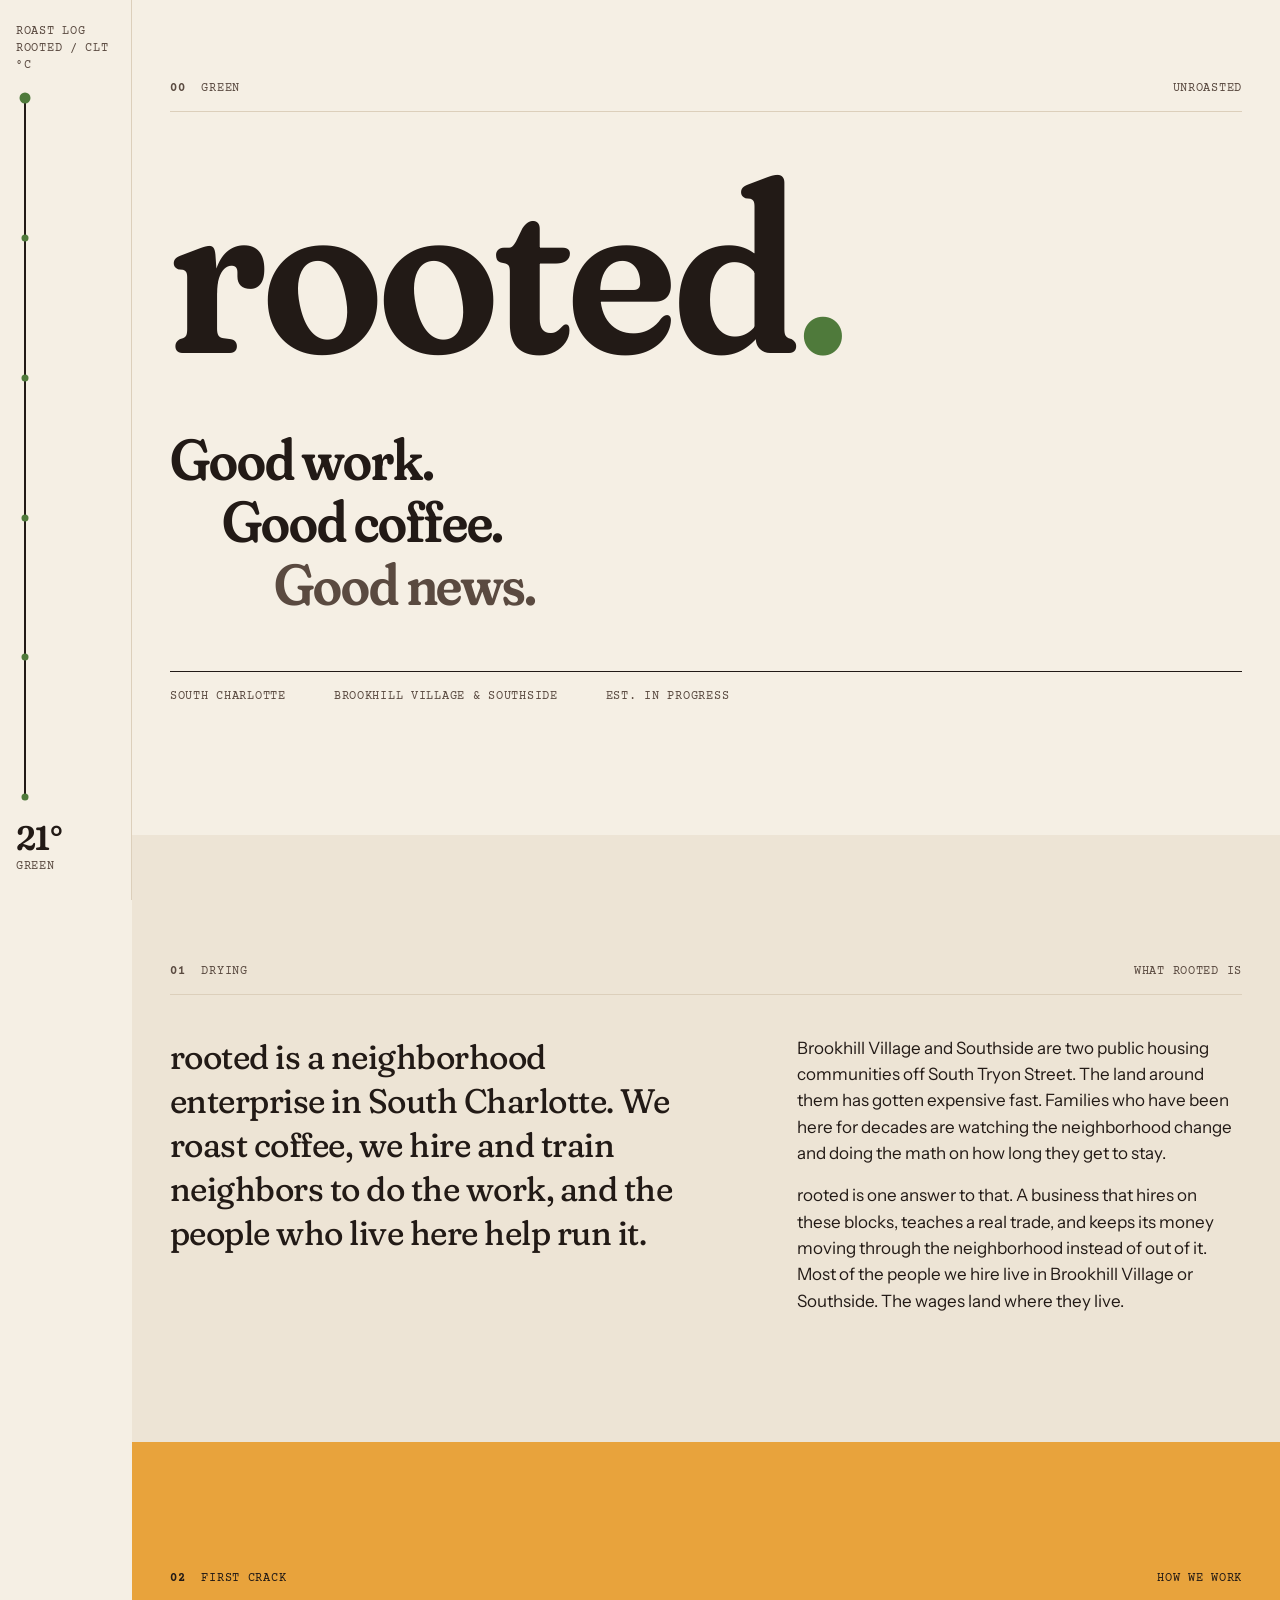
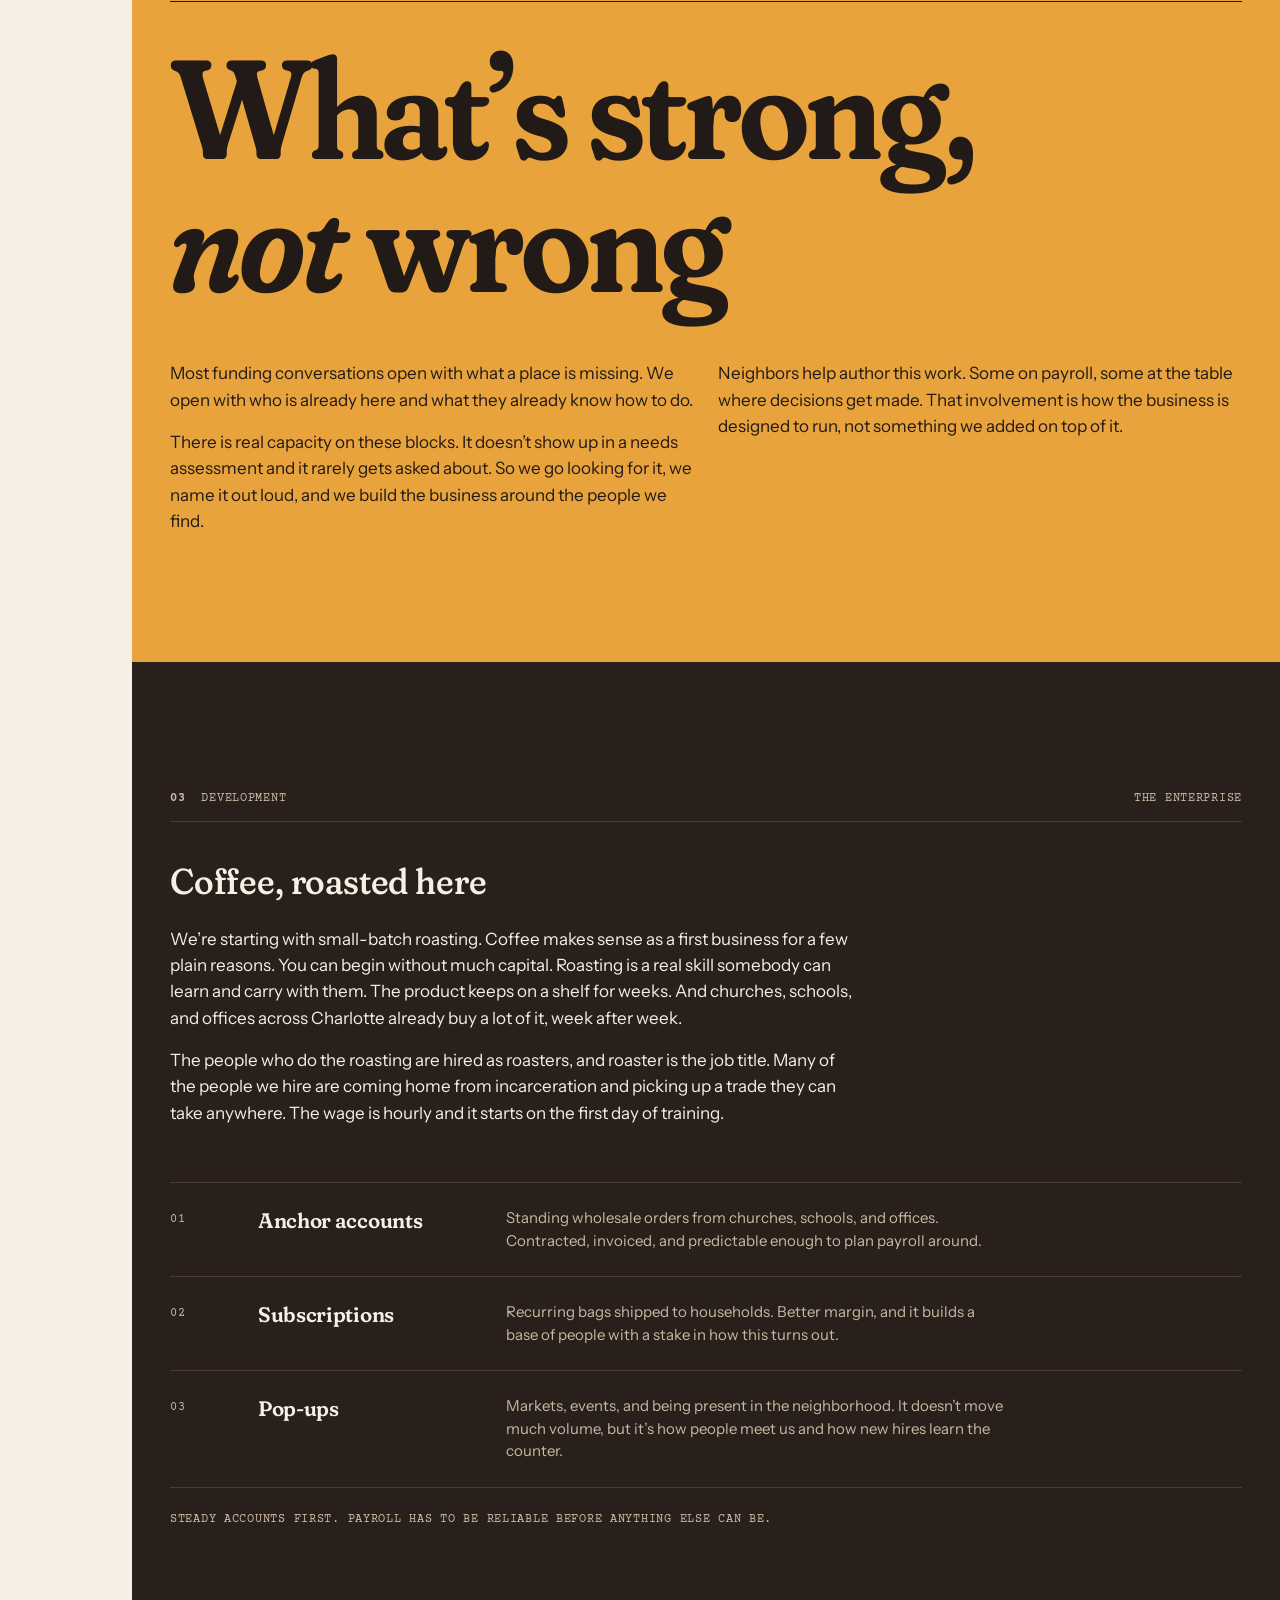
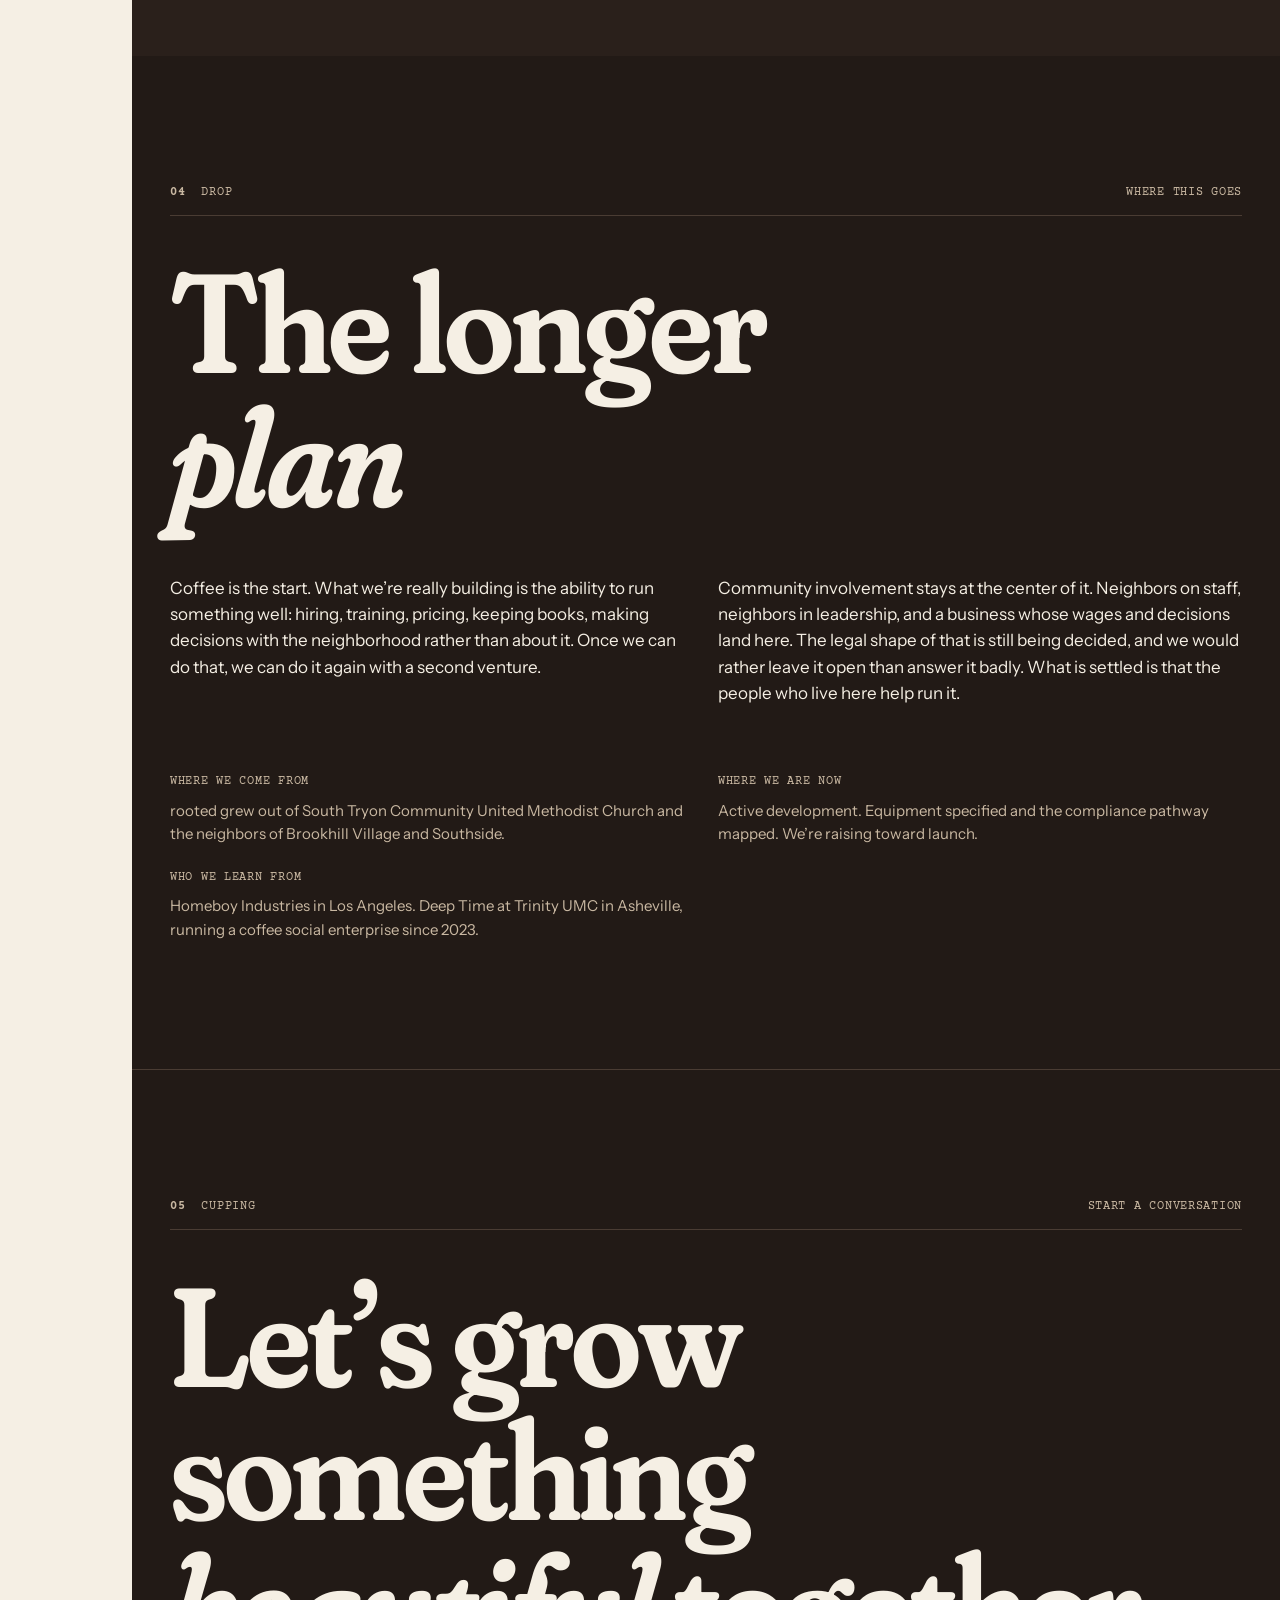
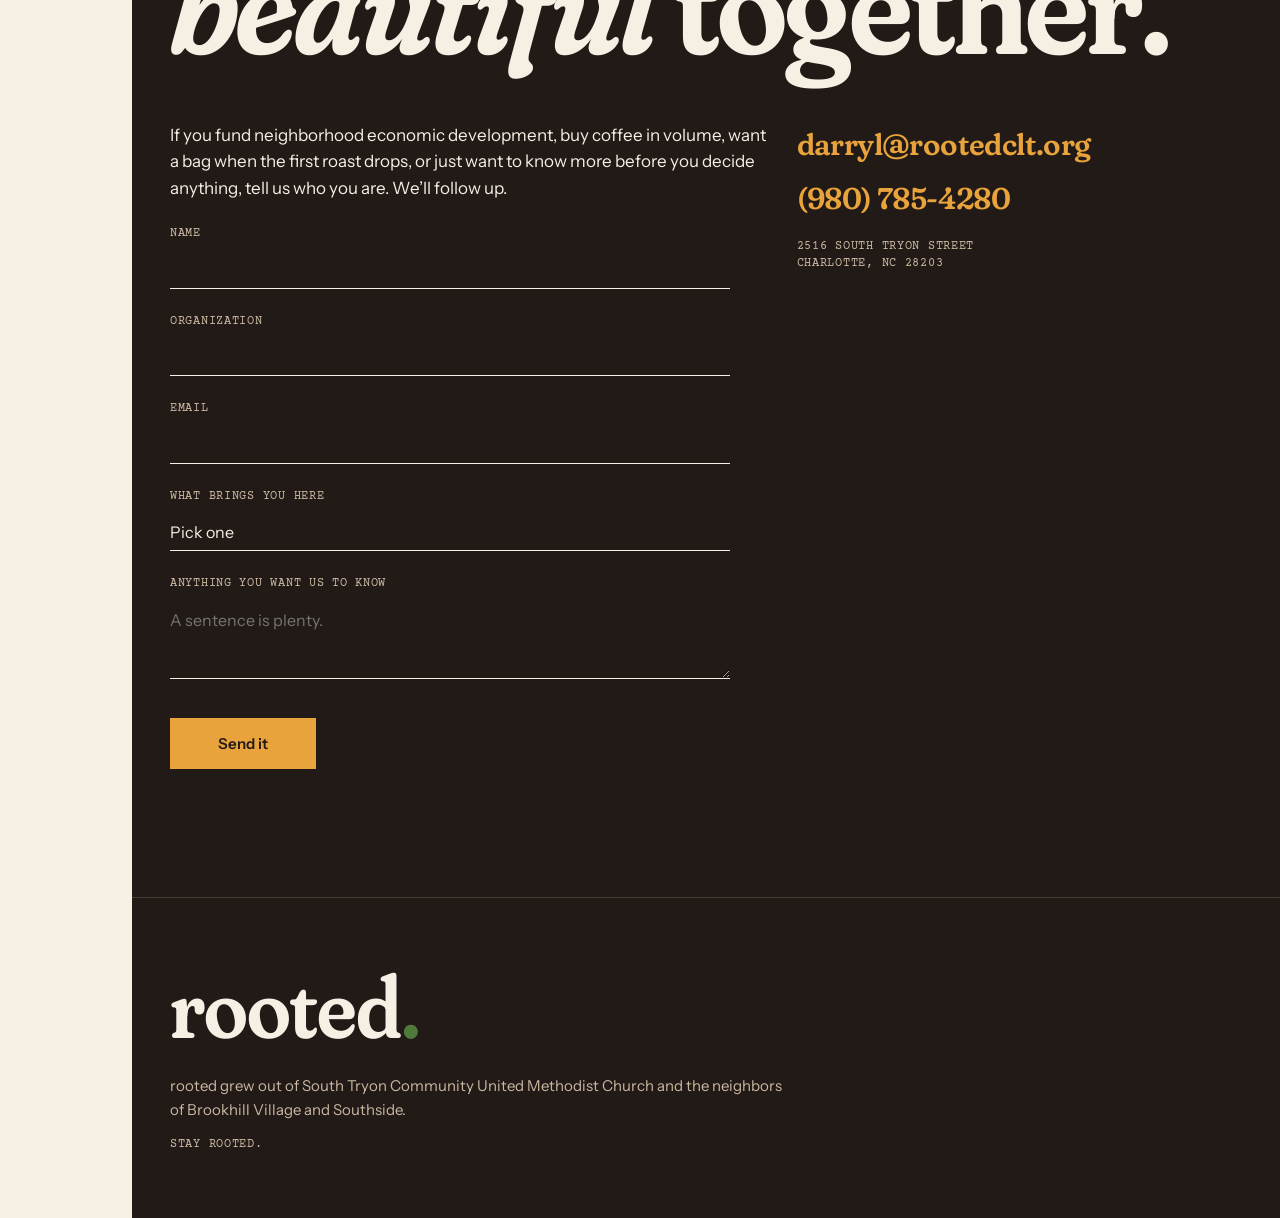
==== commit 2e1bfbbe: "Update phone number to (980) 785-4280 site-wide Display text and tel: links, on the landing page, th" ====
--- a/index.html
+++ b/index.html
@@ -188,7 +188,7 @@
       <div>
         <div class="direct" style="margin-top: 0; padding-top: 0; border-top: 0;">
           <a class="big-link" href="mailto:darryl@rootedclt.org">darryl@rootedclt.org</a>
-          <a class="big-link" href="tel:+17046894591">(704) 689-4591</a>
+          <a class="big-link" href="tel:+19807854280">(980) 785-4280</a>
           <p class="label dim" style="margin-top: var(--s-4); max-width: none;">2516 South Tryon Street<br>Charlotte, NC 28203</p>
         </div>
         <!-- PHOTO SLOT. A cupping-table or pour shot, portrait crop, later. -->
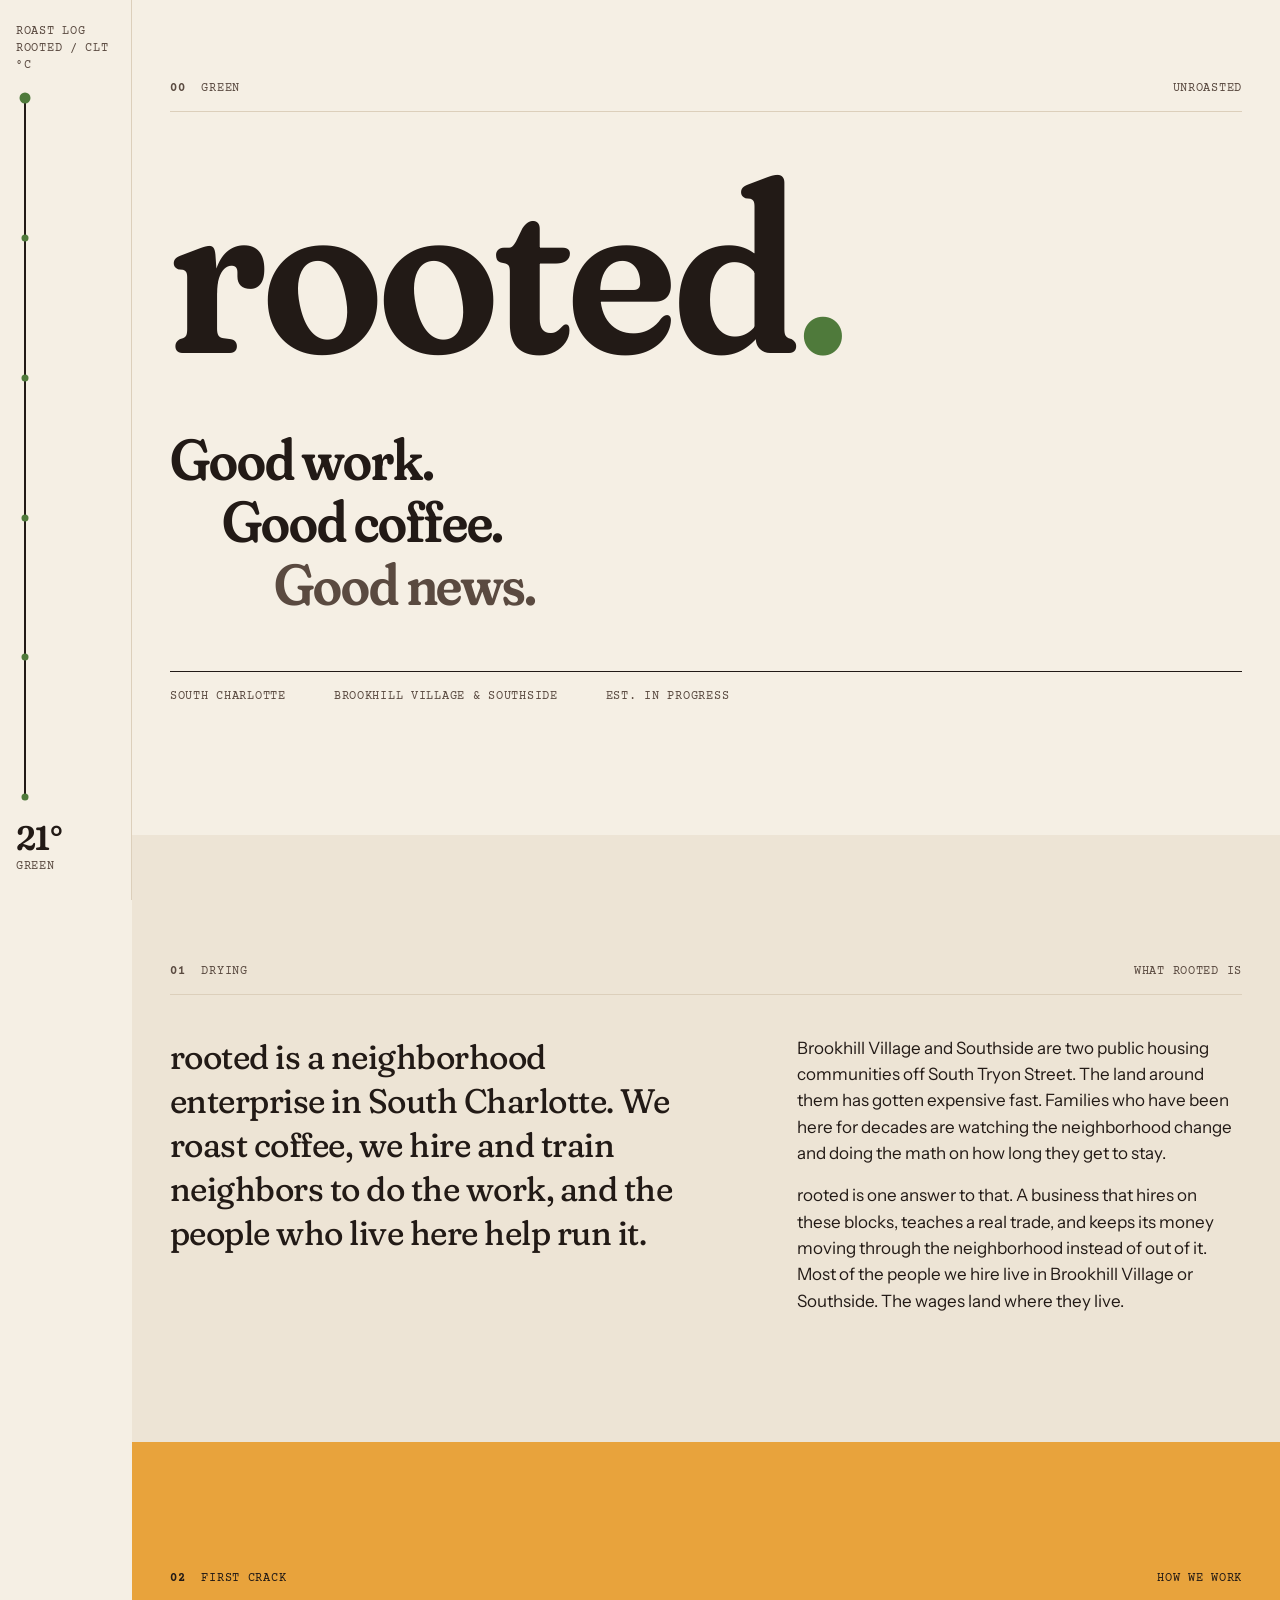
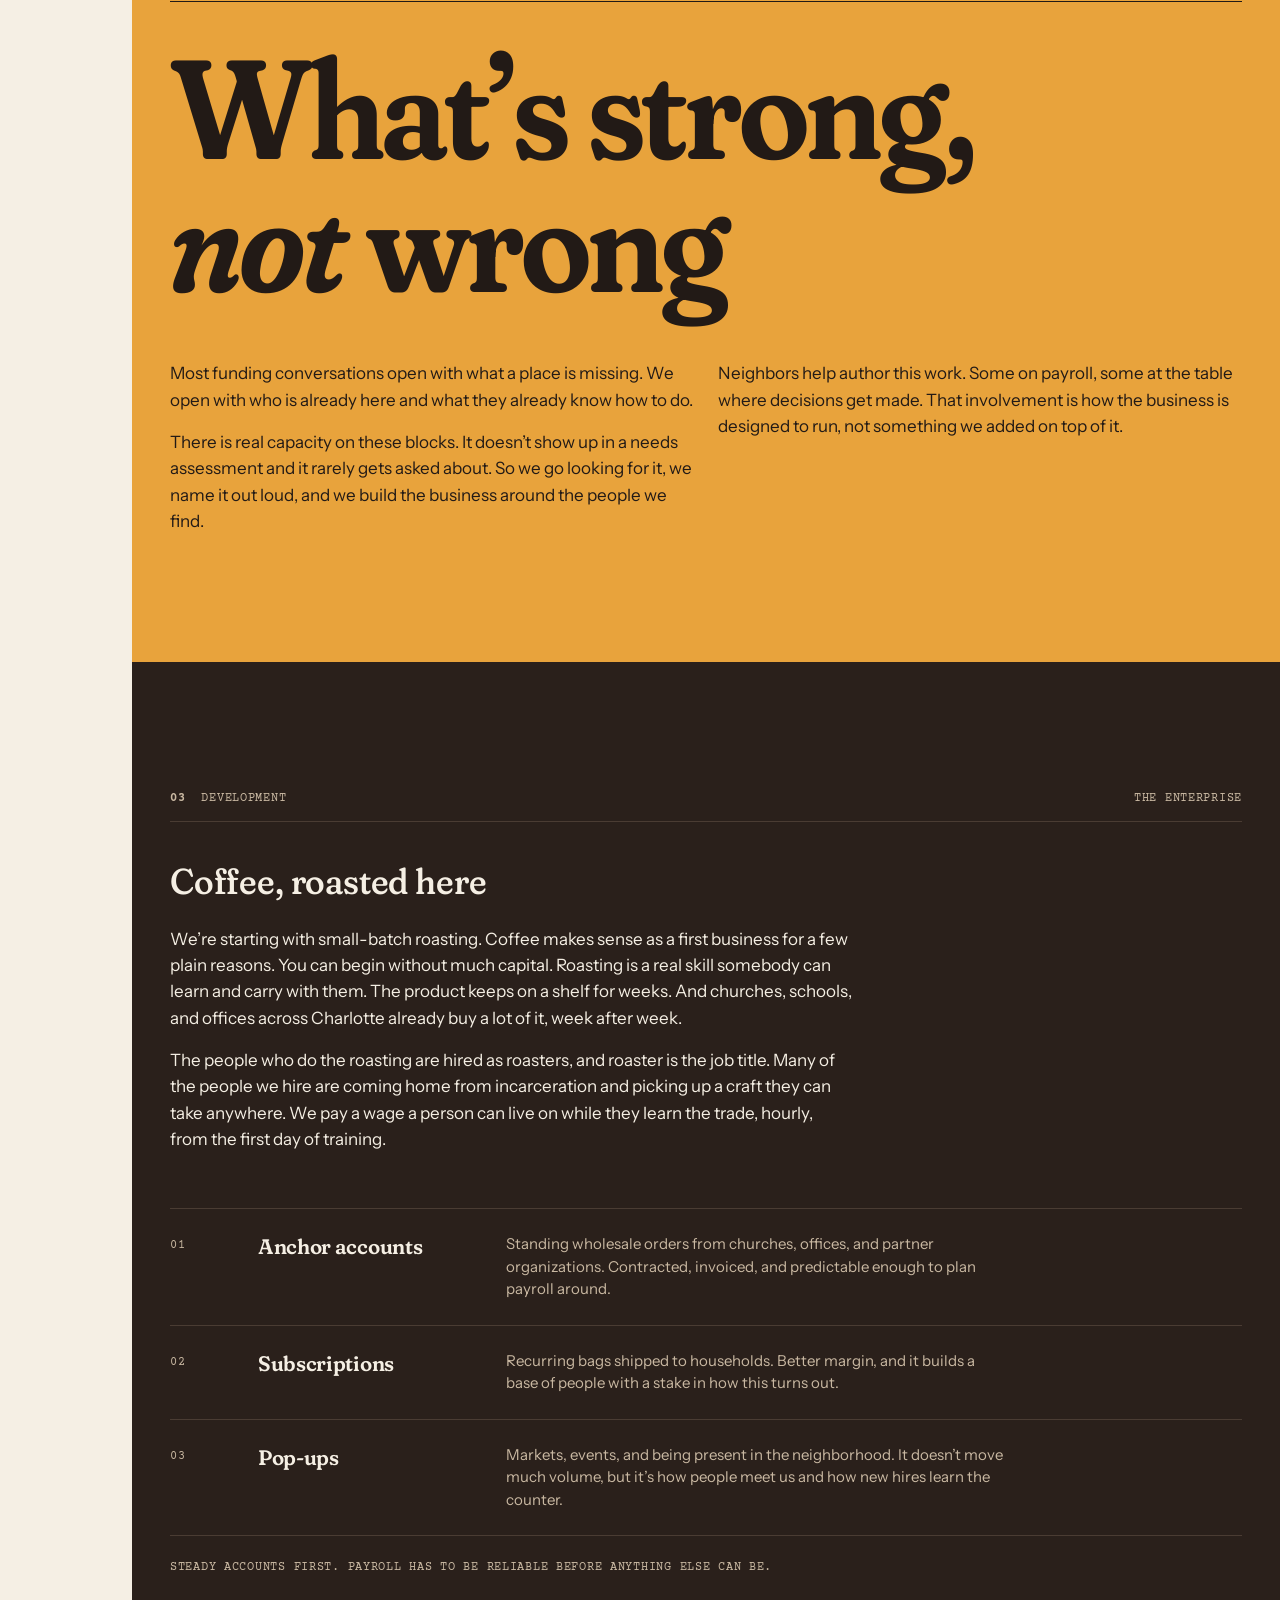
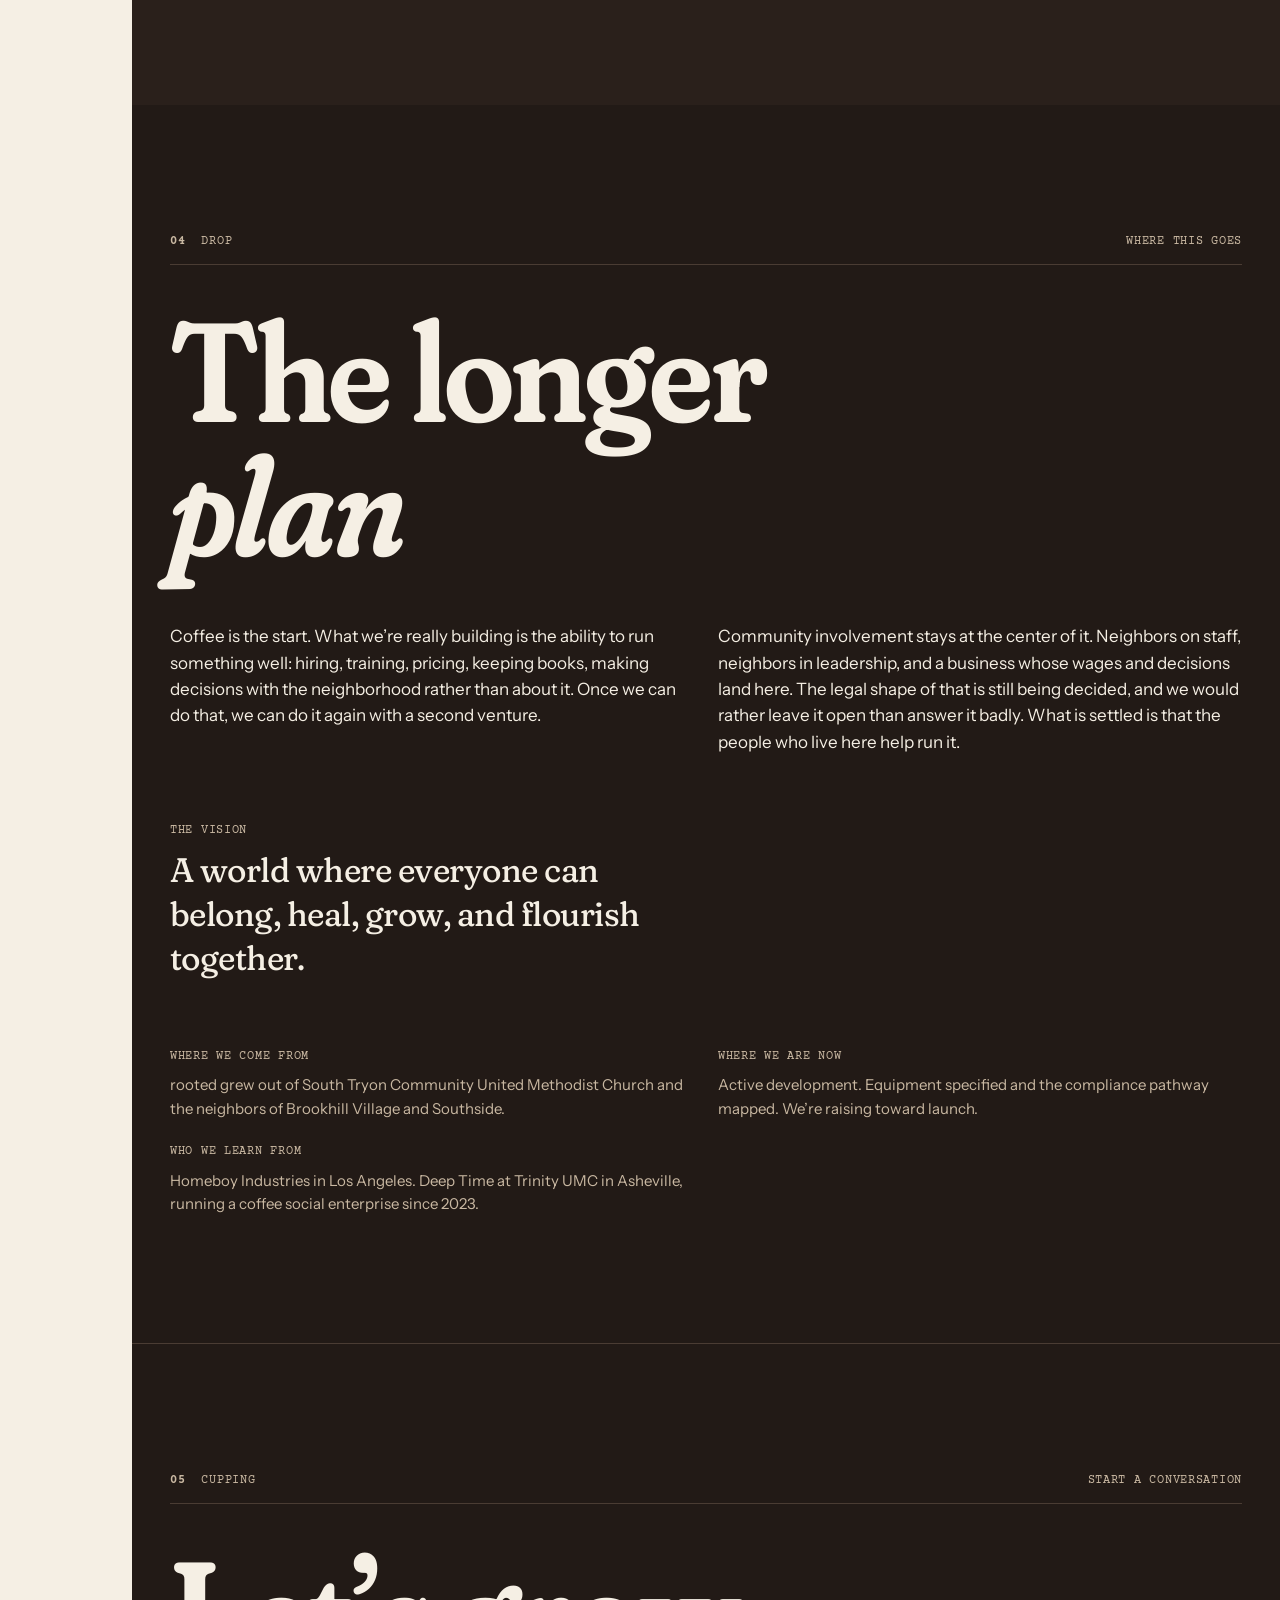
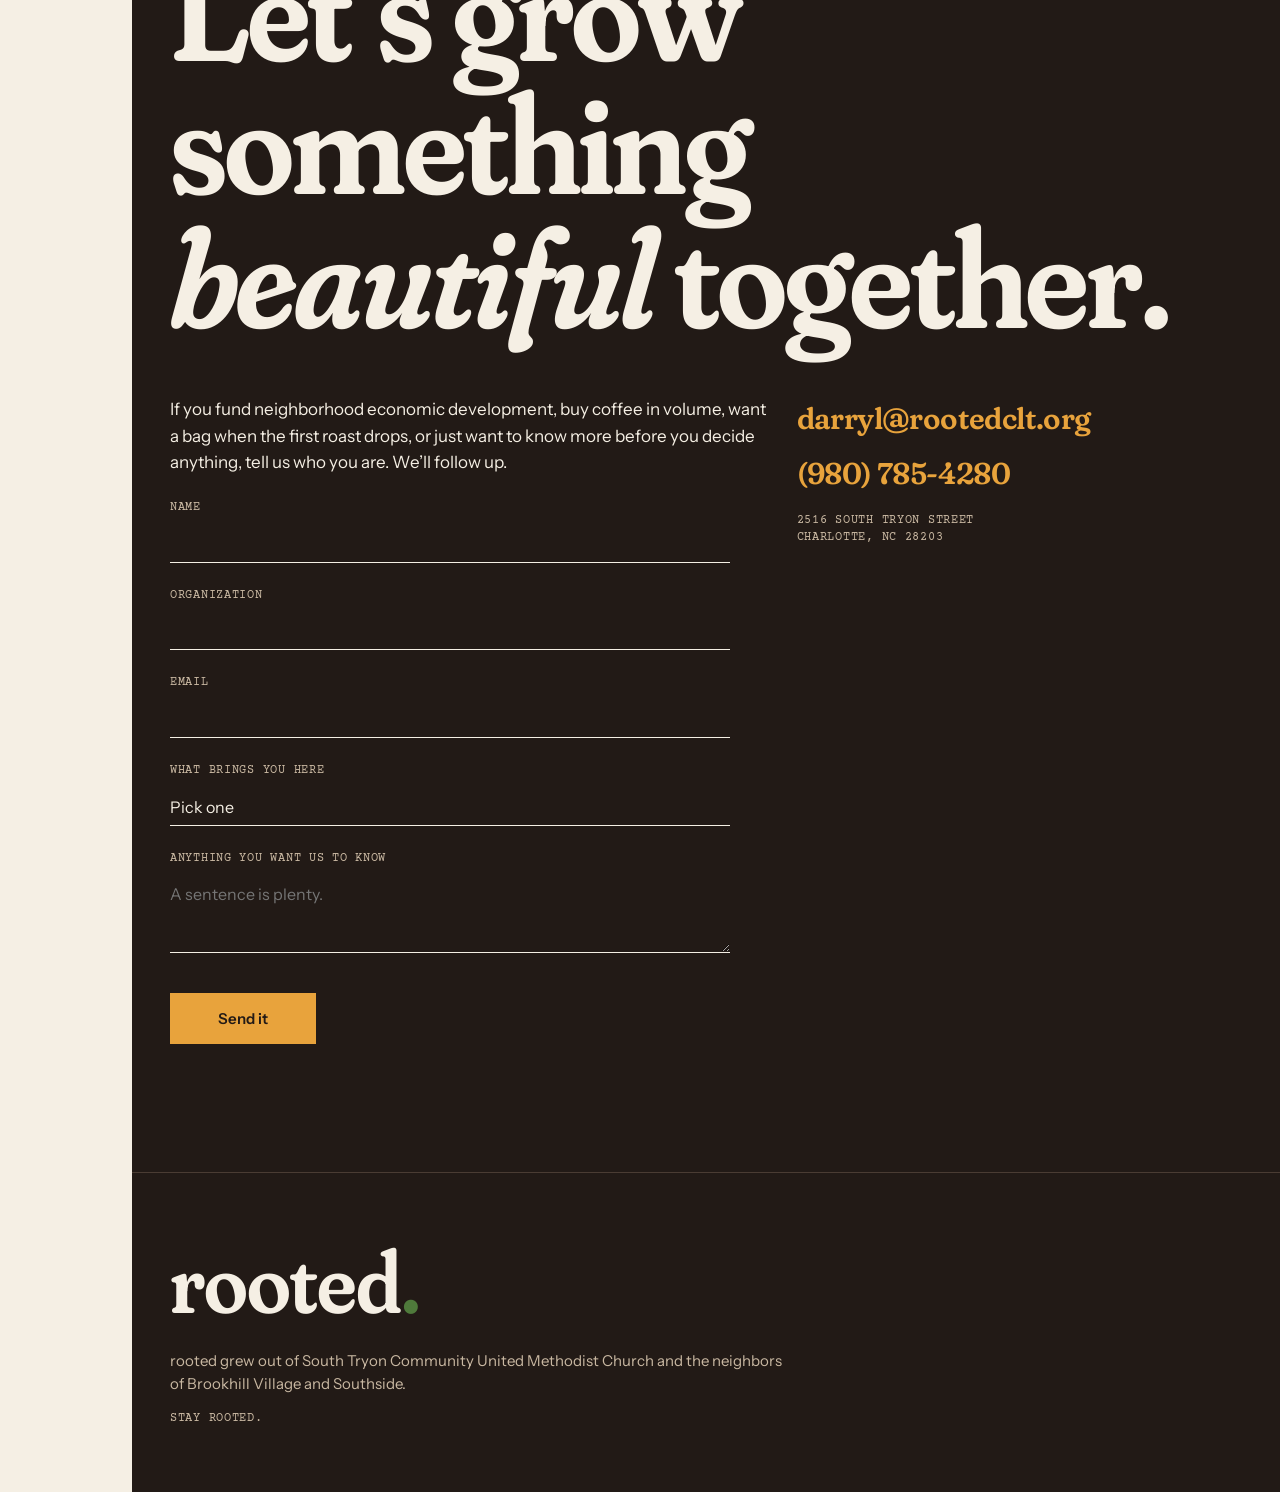
==== commit 9ca6382a: "Landing: add the vision line to 04, align wage and buyer wording with the brief The vision line join" ====
--- a/index.html
+++ b/index.html
@@ -100,13 +100,13 @@
     <div class="reveal">
       <h2>Coffee, roasted here</h2>
       <p>We&rsquo;re starting with small-batch roasting. Coffee makes sense as a first business for a few plain reasons. You can begin without much capital. Roasting is a real skill somebody can learn and carry with them. The product keeps on a shelf for weeks. And churches, schools, and offices across Charlotte already buy a lot of it, week after week.</p>
-      <p>The people who do the roasting are hired as roasters, and roaster is the job title. Many of the people we hire are coming home from incarceration and picking up a trade they can take anywhere. The wage is hourly and it starts on the first day of training.</p>
+      <p>The people who do the roasting are hired as roasters, and roaster is the job title. Many of the people we hire are coming home from incarceration and picking up a craft they can take anywhere. We pay a wage a person can live on while they learn the trade, hourly, from the first day of training.</p>
     </div>
 
     <div class="chan reveal">
       <div class="row">
         <div class="n">01</div><h3 class="row-t">Anchor accounts</h3>
-        <p>Standing wholesale orders from churches, schools, and offices. Contracted, invoiced, and predictable enough to plan payroll around.</p>
+        <p>Standing wholesale orders from churches, offices, and partner organizations. Contracted, invoiced, and predictable enough to plan payroll around.</p>
       </div>
       <div class="row">
         <div class="n">02</div><h3 class="row-t">Subscriptions</h3>
@@ -133,6 +133,12 @@
       <div>
         <p>Community involvement stays at the center of it. Neighbors on staff, neighbors in leadership, and a business whose wages and decisions land here. The legal shape of that is still being decided, and we would rather leave it open than answer it badly. What is settled is that the people who live here help run it.</p>
       </div>
+    </div>
+
+    <div class="reveal" style="margin-top: clamp(2.5rem, 6vw, 4.25rem);">
+      <h3>The vision</h3>
+      <!-- The vision line. Fixed wording — see CLAUDE.md. -->
+      <p class="lede">A world where everyone can belong, heal, grow, and flourish together.</p>
     </div>
 
     <div class="cols reveal" style="margin-top: clamp(2.5rem, 6vw, 4.25rem);">
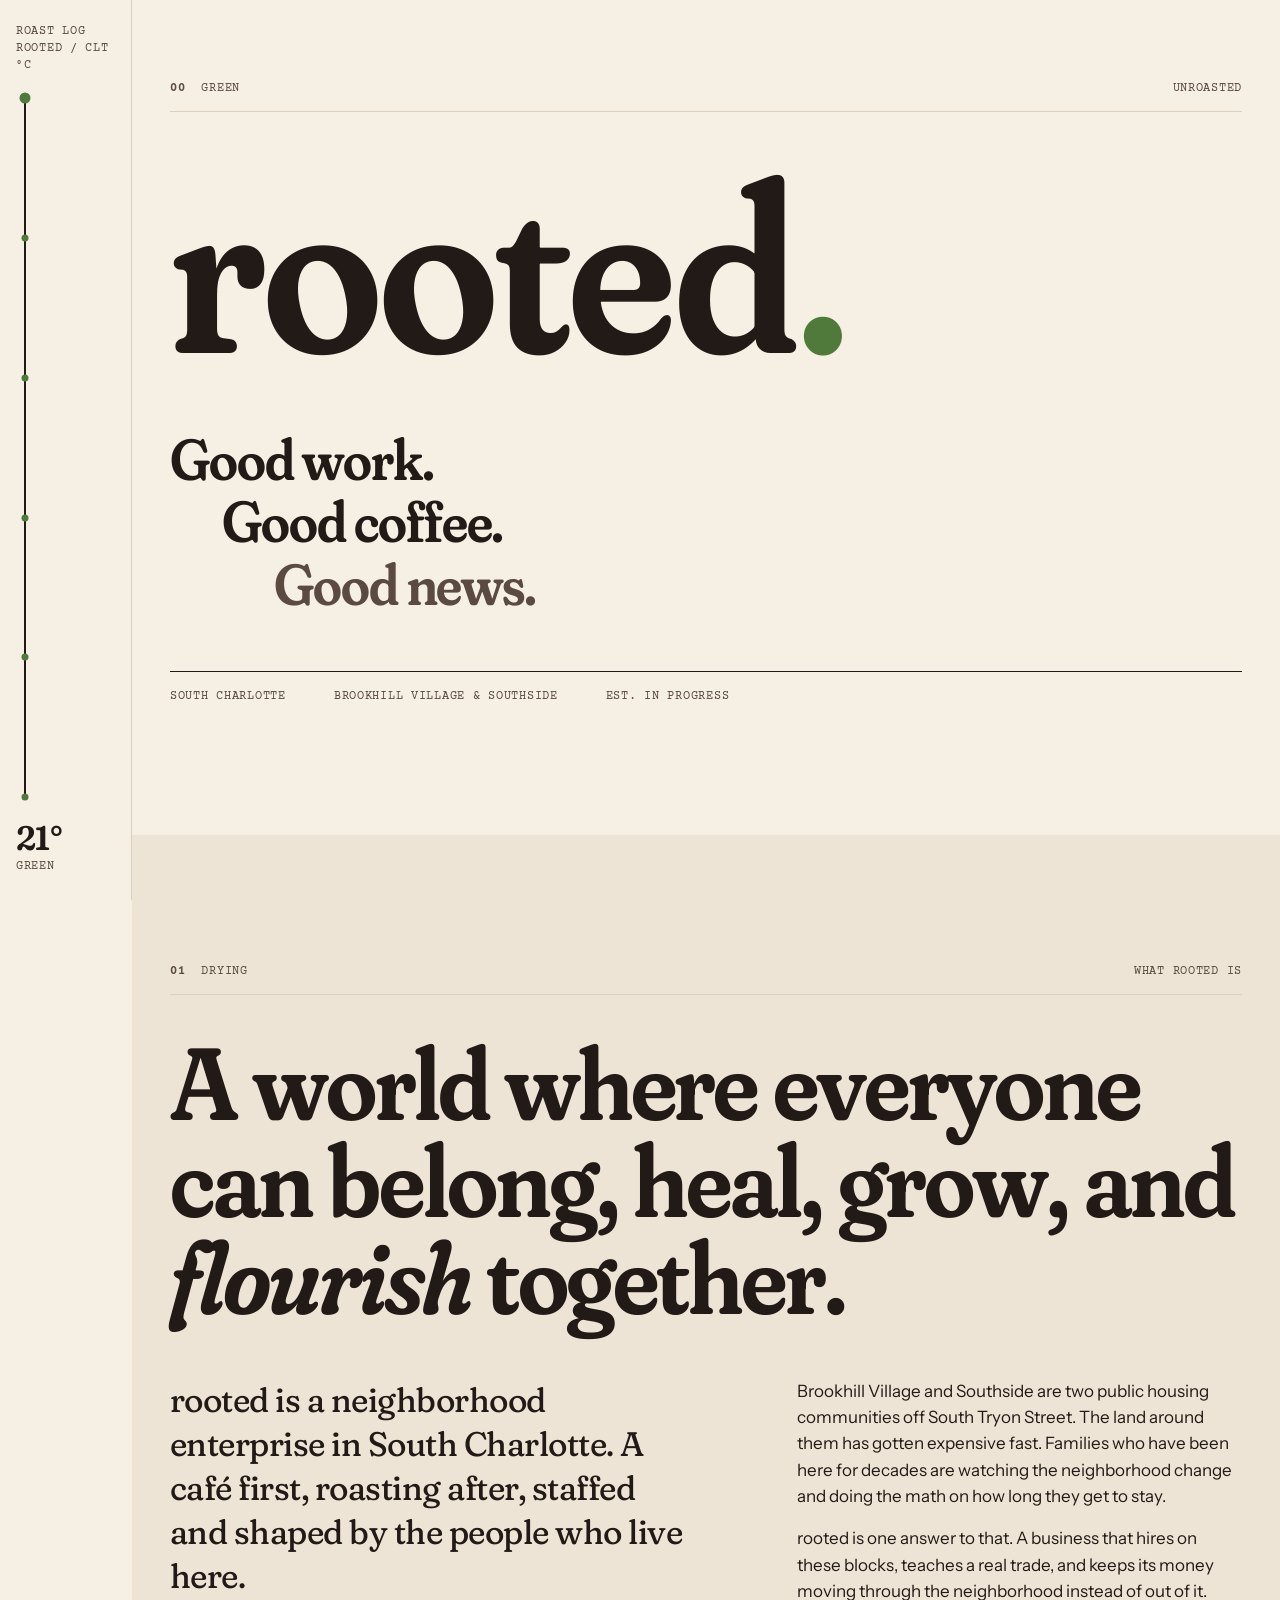
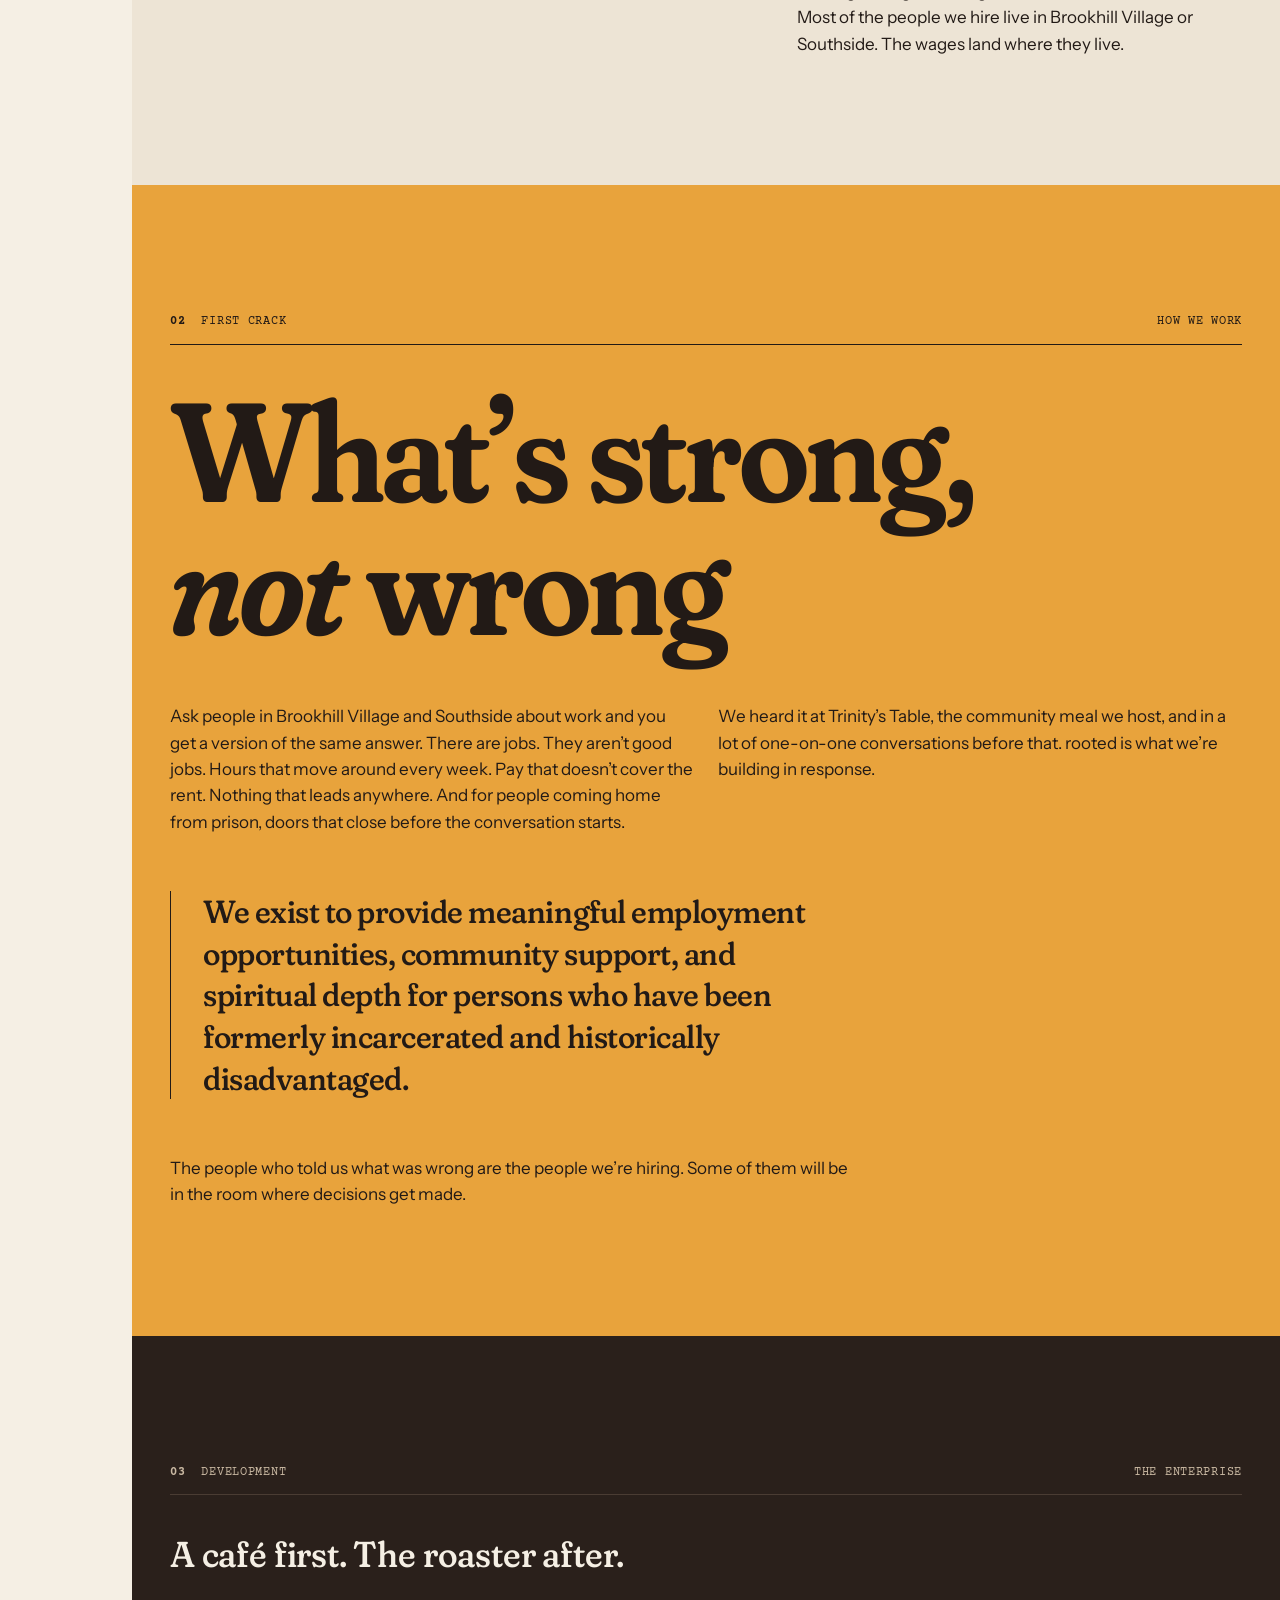
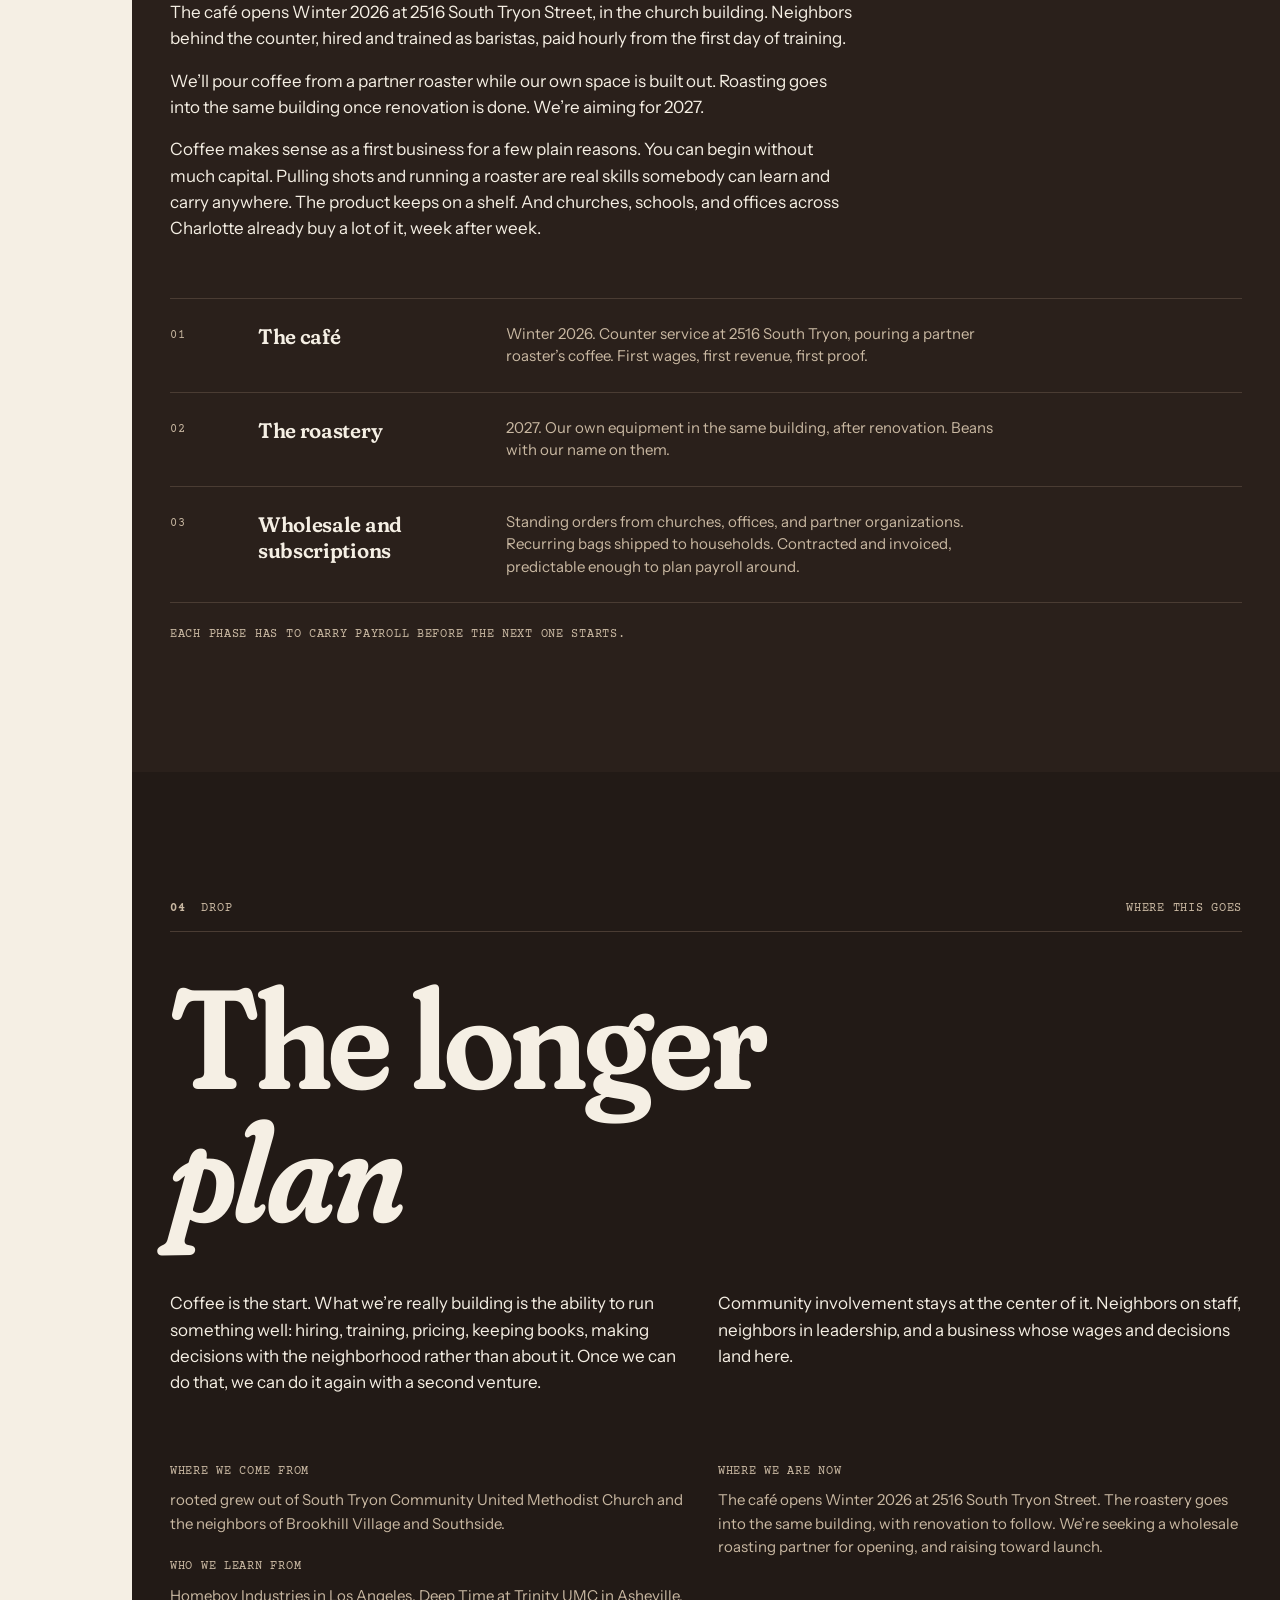
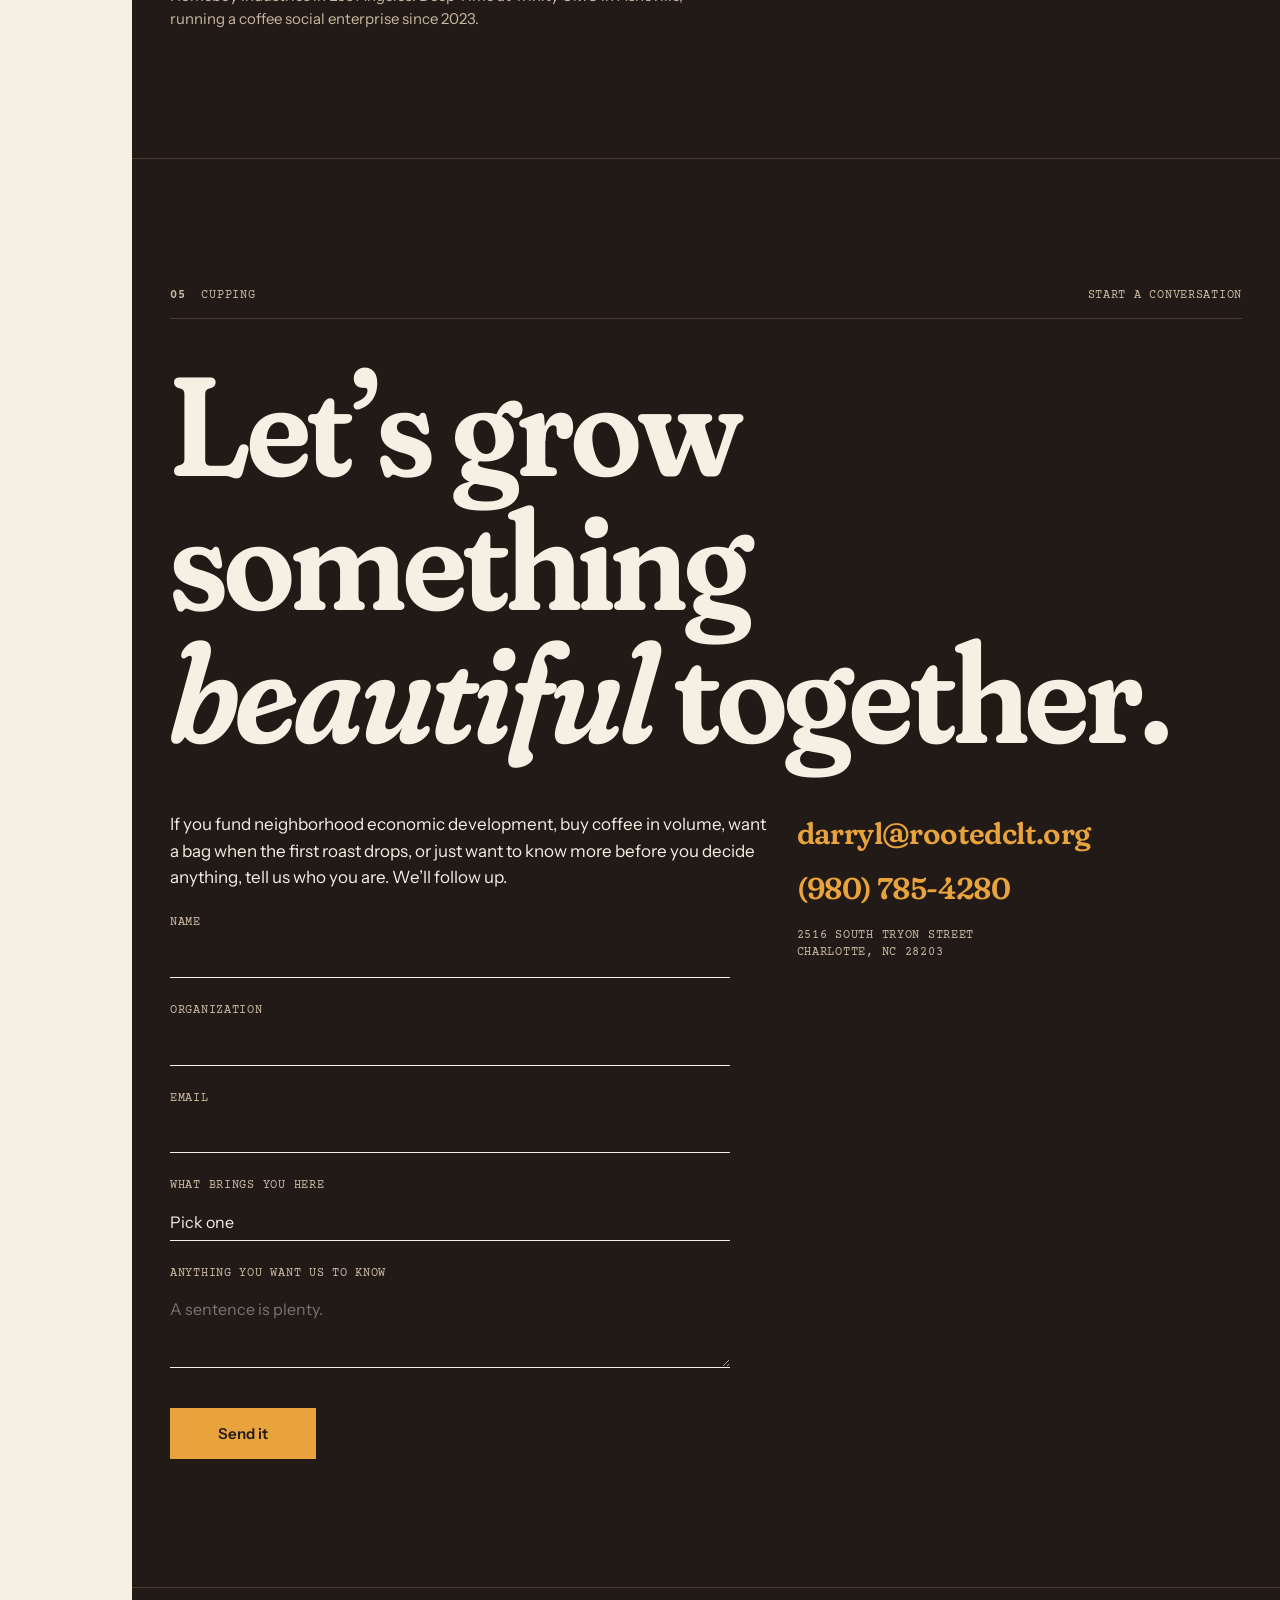
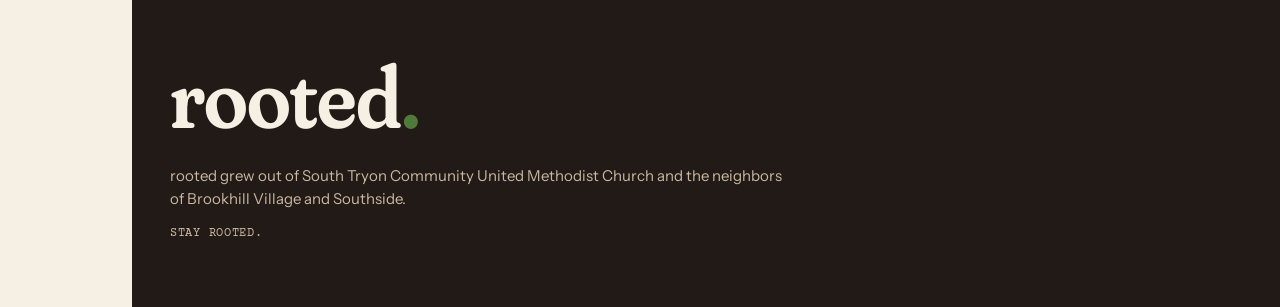
==== commit 91e57c1c: "Café-first copy revision; vision to section 01; mission in 02 Co-Authored-By: Claude Fable 5 <norepl" ====
--- a/index.html
+++ b/index.html
@@ -4,10 +4,10 @@
 <meta charset="utf-8">
 <meta name="viewport" content="width=device-width, initial-scale=1, viewport-fit=cover">
 <title>rooted. — Good work. Good coffee. Good news.</title>
-<meta name="description" content="rooted is a neighborhood enterprise in South Charlotte. We roast coffee, we hire and train neighbors to do the work, and the people who live here help run it.">
+<meta name="description" content="rooted is a neighborhood enterprise in South Charlotte. A caf&eacute; opening Winter 2026 at 2516 South Tryon Street, roasting to follow, staffed and shaped by the people who live here.">
 <meta name="theme-color" content="#F5EFE4">
 <meta property="og:title" content="rooted. — Good work. Good coffee. Good news.">
-<meta property="og:description" content="A neighborhood enterprise in South Charlotte. We roast coffee, we hire and train neighbors to do the work, and the people who live here help run it.">
+<meta property="og:description" content="rooted is a neighborhood enterprise in South Charlotte. A caf&eacute; opening Winter 2026 at 2516 South Tryon Street, roasting to follow, staffed and shaped by the people who live here.">
 <link rel="icon" href="rooted-favicon.svg" type="image/svg+xml">
 <link rel="stylesheet" href="rooted-fonts.css">
 <link rel="stylesheet" href="rooted-tokens.css">
@@ -61,10 +61,12 @@
 <section class="stage sf-dry" data-stage="Drying" data-temp="160" aria-labelledby="t-dry">
   <div class="shell">
     <div class="tag" id="t-dry"><b>01</b> Drying<span>What rooted is</span></div>
+    <!-- The vision line. Fixed wording — see CLAUDE.md. -->
+    <h2 class="stageword" style="font-size: clamp(2.5rem, 8vw, 7rem); max-width: 18ch;">A world where everyone can belong, heal, grow, and <em>flourish</em> together.</h2>
     <div class="cols wide reveal">
       <div>
-        <!-- The paragraph. Fixed wording — see CLAUDE.md. -->
-        <p class="lede">rooted is a neighborhood enterprise in South Charlotte. We roast coffee, we hire and train neighbors to do the work, and the people who live here help run it.</p>
+        <!-- Caf&eacute;-first lede (Sept 2026), replacing the roast-today paragraph. -->
+        <p class="lede">rooted is a neighborhood enterprise in South Charlotte. A caf&eacute; first, roasting after, staffed and shaped by the people who live here.</p>
       </div>
       <div>
         <p>Brookhill Village and Southside are two public housing communities off South Tryon Street. The land around them has gotten expensive fast. Families who have been here for decades are watching the neighborhood change and doing the math on how long they get to stay.</p>
@@ -81,13 +83,17 @@
     <h2 class="stageword">What&rsquo;s strong,<br><em>not</em> wrong</h2>
     <div class="cols reveal">
       <div>
-        <p>Most funding conversations open with what a place is missing. We open with who is already here and what they already know how to do.</p>
-        <p>There is real capacity on these blocks. It doesn&rsquo;t show up in a needs assessment and it rarely gets asked about. So we go looking for it, we name it out loud, and we build the business around the people we find.</p>
-      </div>
-      <div>
-        <p>Neighbors help author this work. Some on payroll, some at the table where decisions get made. That involvement is how the business is designed to run, not something we added on top of it.</p>
-      </div>
-    </div>
+        <p>Ask people in Brookhill Village and Southside about work and you get a version of the same answer. There are jobs. They aren&rsquo;t good jobs. Hours that move around every week. Pay that doesn&rsquo;t cover the rent. Nothing that leads anywhere. And for people coming home from prison, doors that close before the conversation starts.</p>
+      </div>
+      <div>
+        <p>We heard it at Trinity&rsquo;s Table, the community meal we host, and in a lot of one-on-one conversations before that. rooted is what we&rsquo;re building in response.</p>
+      </div>
+    </div>
+    <!-- The mission. Locked wording (Darryl, Sept 2026) — do not alter, including "spiritual depth." -->
+    <blockquote class="mission reveal">
+      <p>We exist to provide meaningful employment opportunities, community support, and spiritual depth for persons who have been formerly incarcerated and historically disadvantaged.</p>
+    </blockquote>
+    <p class="reveal" style="margin-top: clamp(2rem, 5vw, 3.5rem);">The people who told us what was wrong are the people we&rsquo;re hiring. Some of them will be in the room where decisions get made.</p>
     <!-- PHOTO SLOT. One wide material shot (hands at the cooling tray, no
          identifiable face) can close this stage later. -->
   </div>
@@ -98,26 +104,28 @@
   <div class="shell">
     <div class="tag" id="t-dev"><b>03</b> Development<span>The enterprise</span></div>
     <div class="reveal">
-      <h2>Coffee, roasted here</h2>
-      <p>We&rsquo;re starting with small-batch roasting. Coffee makes sense as a first business for a few plain reasons. You can begin without much capital. Roasting is a real skill somebody can learn and carry with them. The product keeps on a shelf for weeks. And churches, schools, and offices across Charlotte already buy a lot of it, week after week.</p>
-      <p>The people who do the roasting are hired as roasters, and roaster is the job title. Many of the people we hire are coming home from incarceration and picking up a craft they can take anywhere. We pay a wage a person can live on while they learn the trade, hourly, from the first day of training.</p>
+      <!-- 2027, when the roaster fires, this heading comes back: <h2>Coffee, roasted here</h2> -->
+      <h2>A caf&eacute; first. The roaster after.</h2>
+      <p>The caf&eacute; opens Winter 2026 at 2516 South Tryon Street, in the church building. Neighbors behind the counter, hired and trained as baristas, paid hourly from the first day of training.</p>
+      <p>We&rsquo;ll pour coffee from a partner roaster while our own space is built out. Roasting goes into the same building once renovation is done. We&rsquo;re aiming for 2027.</p>
+      <p>Coffee makes sense as a first business for a few plain reasons. You can begin without much capital. Pulling shots and running a roaster are real skills somebody can learn and carry anywhere. The product keeps on a shelf. And churches, schools, and offices across Charlotte already buy a lot of it, week after week.</p>
     </div>
 
     <div class="chan reveal">
       <div class="row">
-        <div class="n">01</div><h3 class="row-t">Anchor accounts</h3>
-        <p>Standing wholesale orders from churches, offices, and partner organizations. Contracted, invoiced, and predictable enough to plan payroll around.</p>
+        <div class="n">01</div><h3 class="row-t">The caf&eacute;</h3>
+        <p>Winter 2026. Counter service at 2516 South Tryon, pouring a partner roaster&rsquo;s coffee. First wages, first revenue, first proof.</p>
       </div>
       <div class="row">
-        <div class="n">02</div><h3 class="row-t">Subscriptions</h3>
-        <p>Recurring bags shipped to households. Better margin, and it builds a base of people with a stake in how this turns out.</p>
+        <div class="n">02</div><h3 class="row-t">The roastery</h3>
+        <p>2027. Our own equipment in the same building, after renovation. Beans with our name on them.</p>
       </div>
       <div class="row">
-        <div class="n">03</div><h3 class="row-t">Pop-ups</h3>
-        <p>Markets, events, and being present in the neighborhood. It doesn&rsquo;t move much volume, but it&rsquo;s how people meet us and how new hires learn the counter.</p>
-      </div>
-    </div>
-    <p class="chan-note label dim">Steady accounts first. Payroll has to be reliable before anything else can be.</p>
+        <div class="n">03</div><h3 class="row-t">Wholesale and subscriptions</h3>
+        <p>Standing orders from churches, offices, and partner organizations. Recurring bags shipped to households. Contracted and invoiced, predictable enough to plan payroll around.</p>
+      </div>
+    </div>
+    <p class="chan-note label dim">Each phase has to carry payroll before the next one starts.</p>
   </div>
 </section>
 
@@ -131,14 +139,8 @@
         <p>Coffee is the start. What we&rsquo;re really building is the ability to run something well: hiring, training, pricing, keeping books, making decisions with the neighborhood rather than about it. Once we can do that, we can do it again with a second venture.</p>
       </div>
       <div>
-        <p>Community involvement stays at the center of it. Neighbors on staff, neighbors in leadership, and a business whose wages and decisions land here. The legal shape of that is still being decided, and we would rather leave it open than answer it badly. What is settled is that the people who live here help run it.</p>
-      </div>
-    </div>
-
-    <div class="reveal" style="margin-top: clamp(2.5rem, 6vw, 4.25rem);">
-      <h3>The vision</h3>
-      <!-- The vision line. Fixed wording — see CLAUDE.md. -->
-      <p class="lede">A world where everyone can belong, heal, grow, and flourish together.</p>
+        <p>Community involvement stays at the center of it. Neighbors on staff, neighbors in leadership, and a business whose wages and decisions land here.</p>
+      </div>
     </div>
 
     <div class="cols reveal" style="margin-top: clamp(2.5rem, 6vw, 4.25rem);">
@@ -151,7 +153,7 @@
       </div>
       <div>
         <h3>Where we are now</h3>
-        <p class="dim" style="font-size: var(--small-size);">Active development. Equipment specified and the compliance pathway mapped. We&rsquo;re raising toward launch.</p>
+        <p class="dim" style="font-size: var(--small-size);">The caf&eacute; opens Winter 2026 at 2516 South Tryon Street. The roastery goes into the same building, with renovation to follow. We&rsquo;re seeking a wholesale roasting partner for opening, and raising toward launch.</p>
         <!-- PHOTO SLOT. A small-batch roaster or the room, once photographed. -->
       </div>
     </div>
--- a/rooted-landing.css
+++ b/rooted-landing.css
@@ -166,6 +166,20 @@
 @media (min-width: 900px) { .cols { grid-template-columns: 1fr 1fr; gap: var(--gutter); } }
 @media (min-width: 900px) { .cols.wide { grid-template-columns: 1.15fr .85fr; } }
 
+/* The mission, set as a pull quote (02, Ember surface). Distinct from body,
+   no box: one emphasis rule and a display size between body and stageword. */
+.mission {
+  margin: clamp(2rem, 5vw, 3.5rem) 0 0;
+  border-left: 1px solid var(--roast);
+  padding-left: clamp(1rem, 3vw, 2rem);
+  max-width: 34ch;
+  font-family: var(--font-display);
+  font-variation-settings: "opsz" 72, "wght" 500, "SOFT" 100, "WONK" 0;
+  font-size: clamp(1.375rem, 2.8vw, 2rem);
+  line-height: 1.3; letter-spacing: -0.015em;
+}
+.mission p { max-width: none; margin: 0; font: inherit; }
+
 /* ---- Hero ---- */
 .hero { padding-top: clamp(2.5rem, 7vw, 5rem); }
 .mark-h1 {
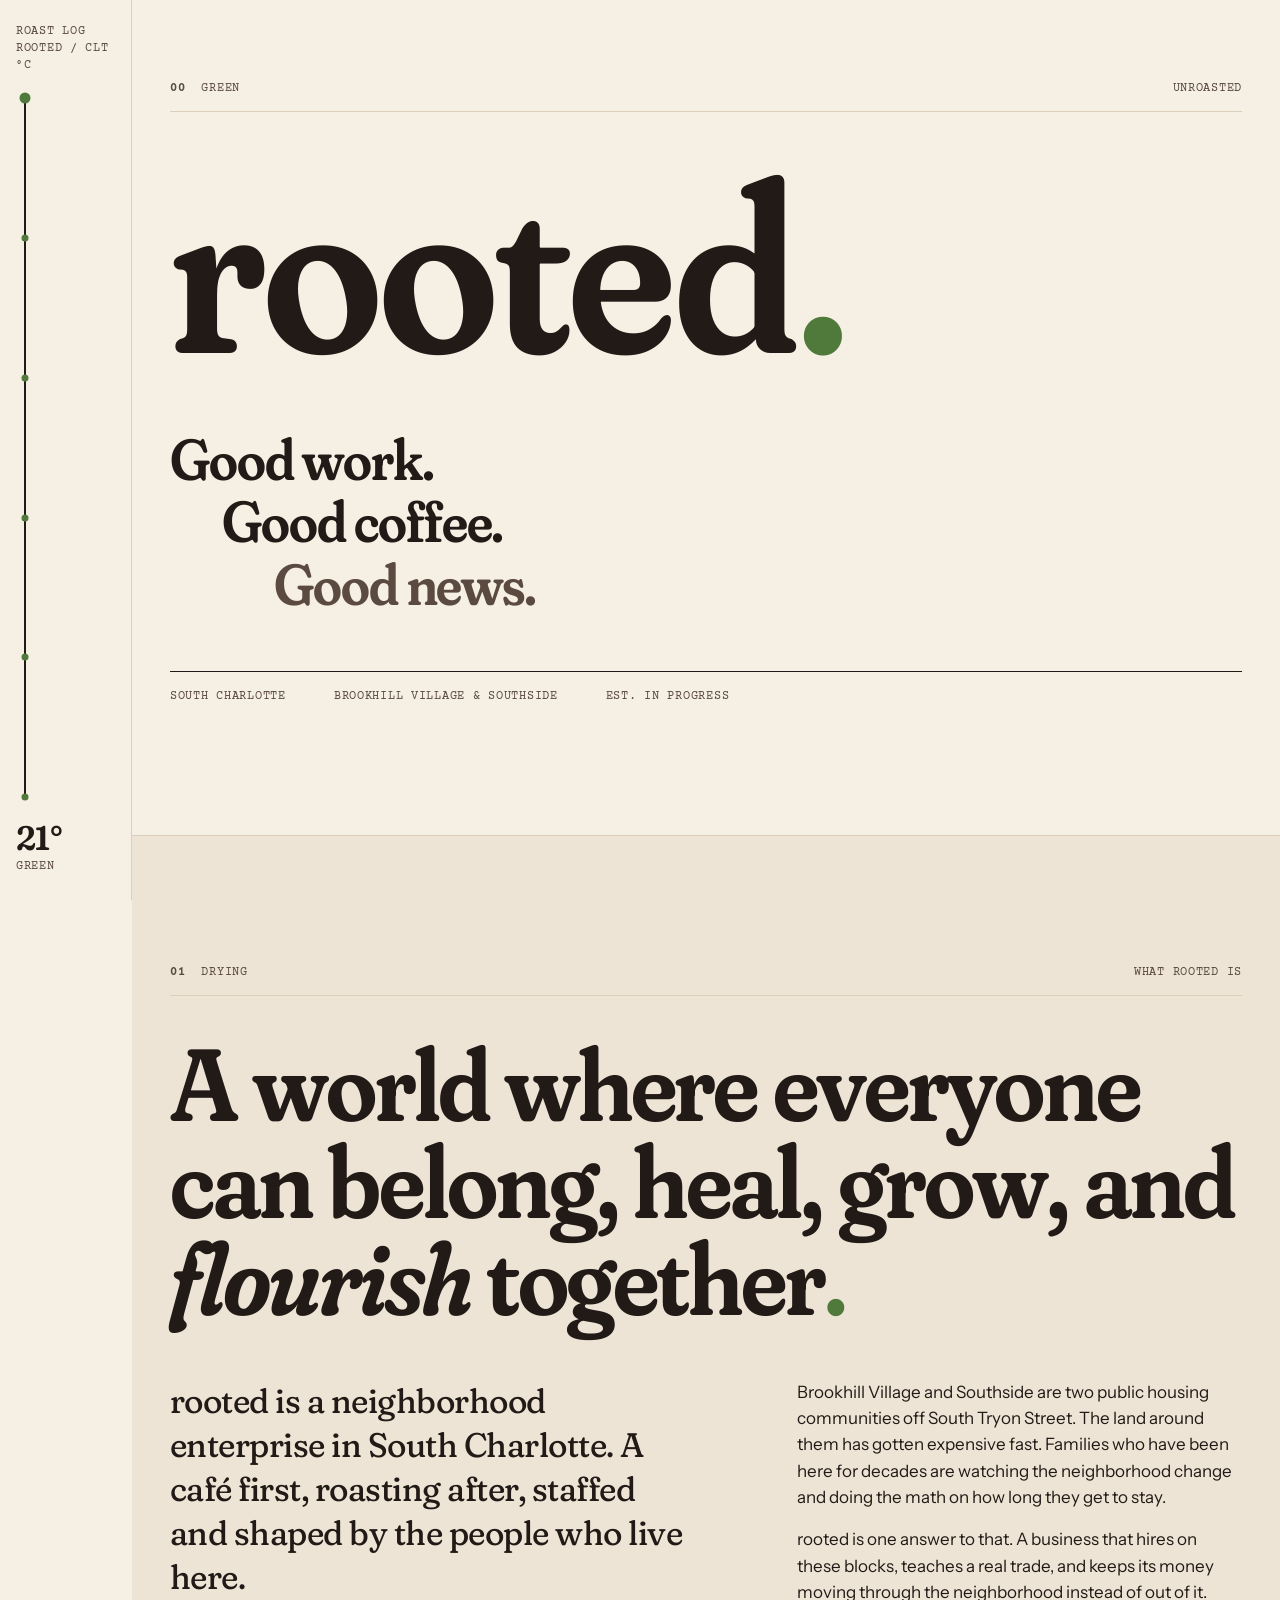
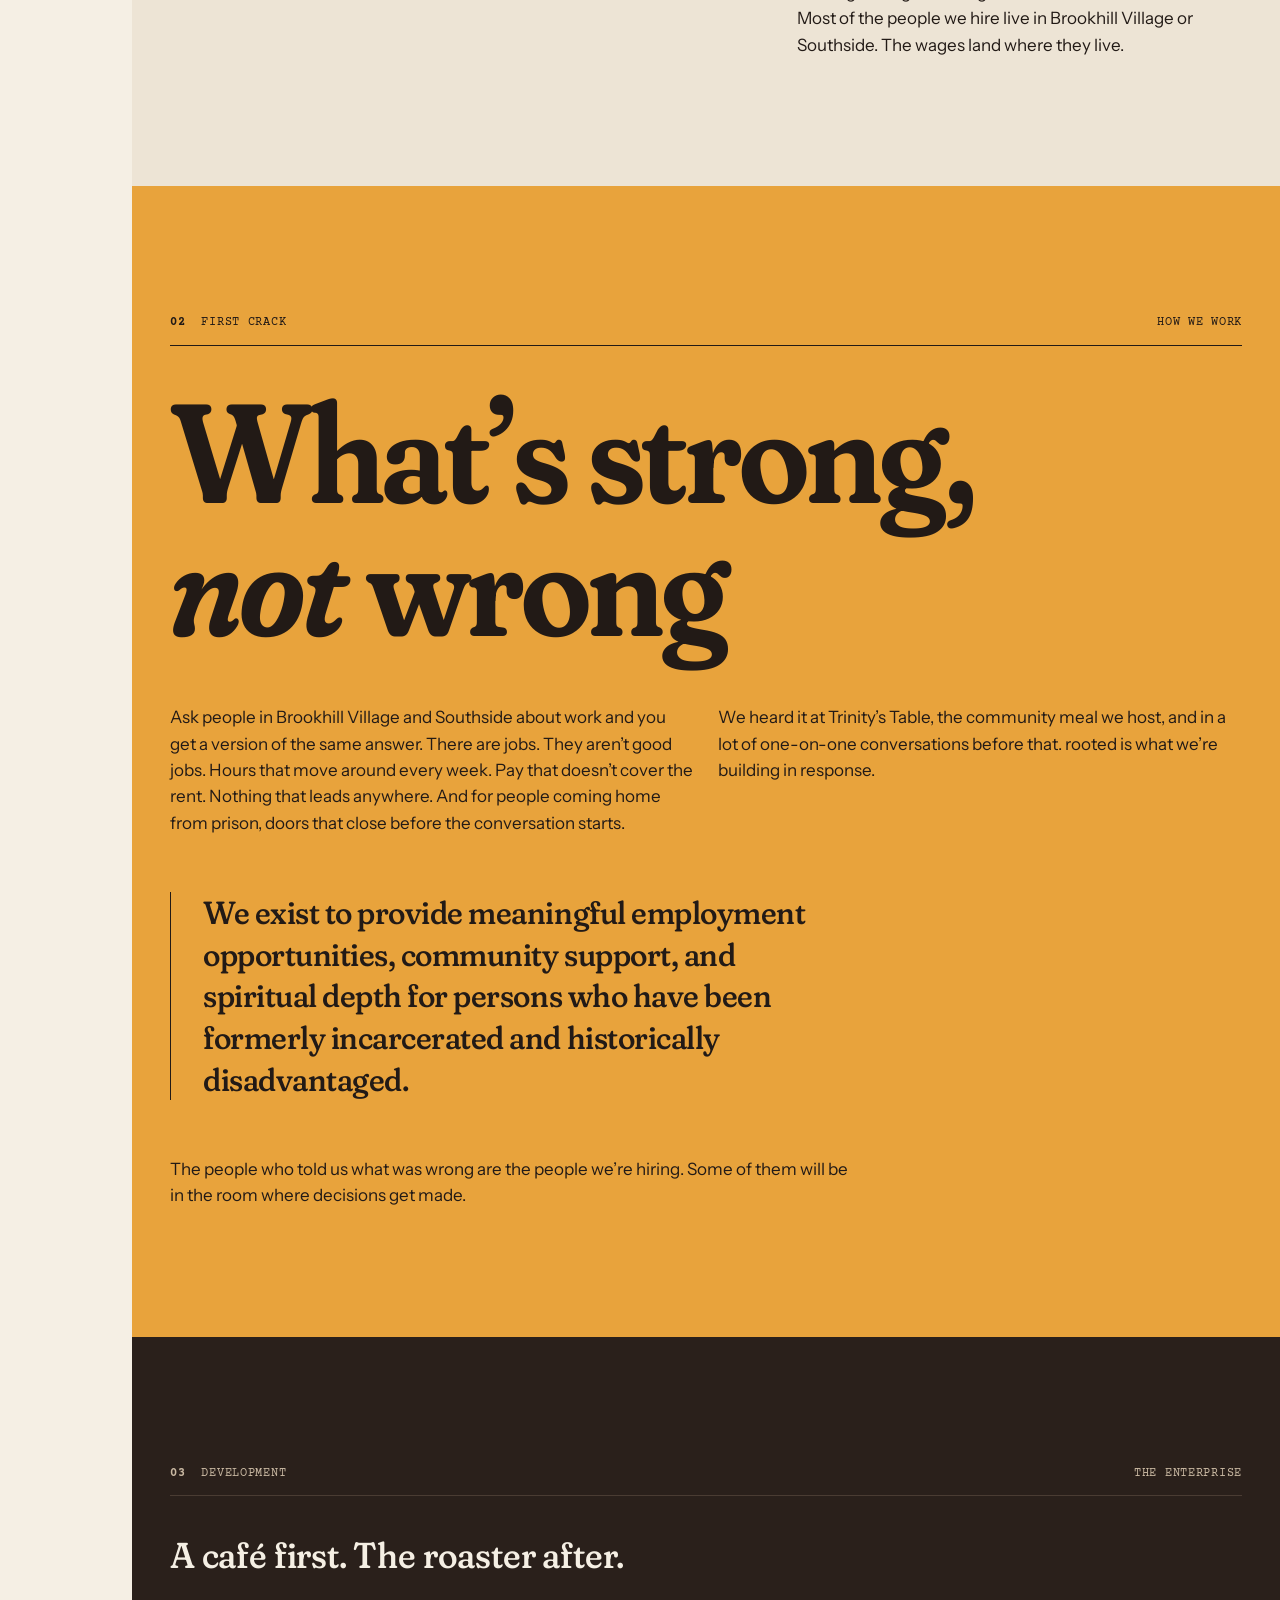
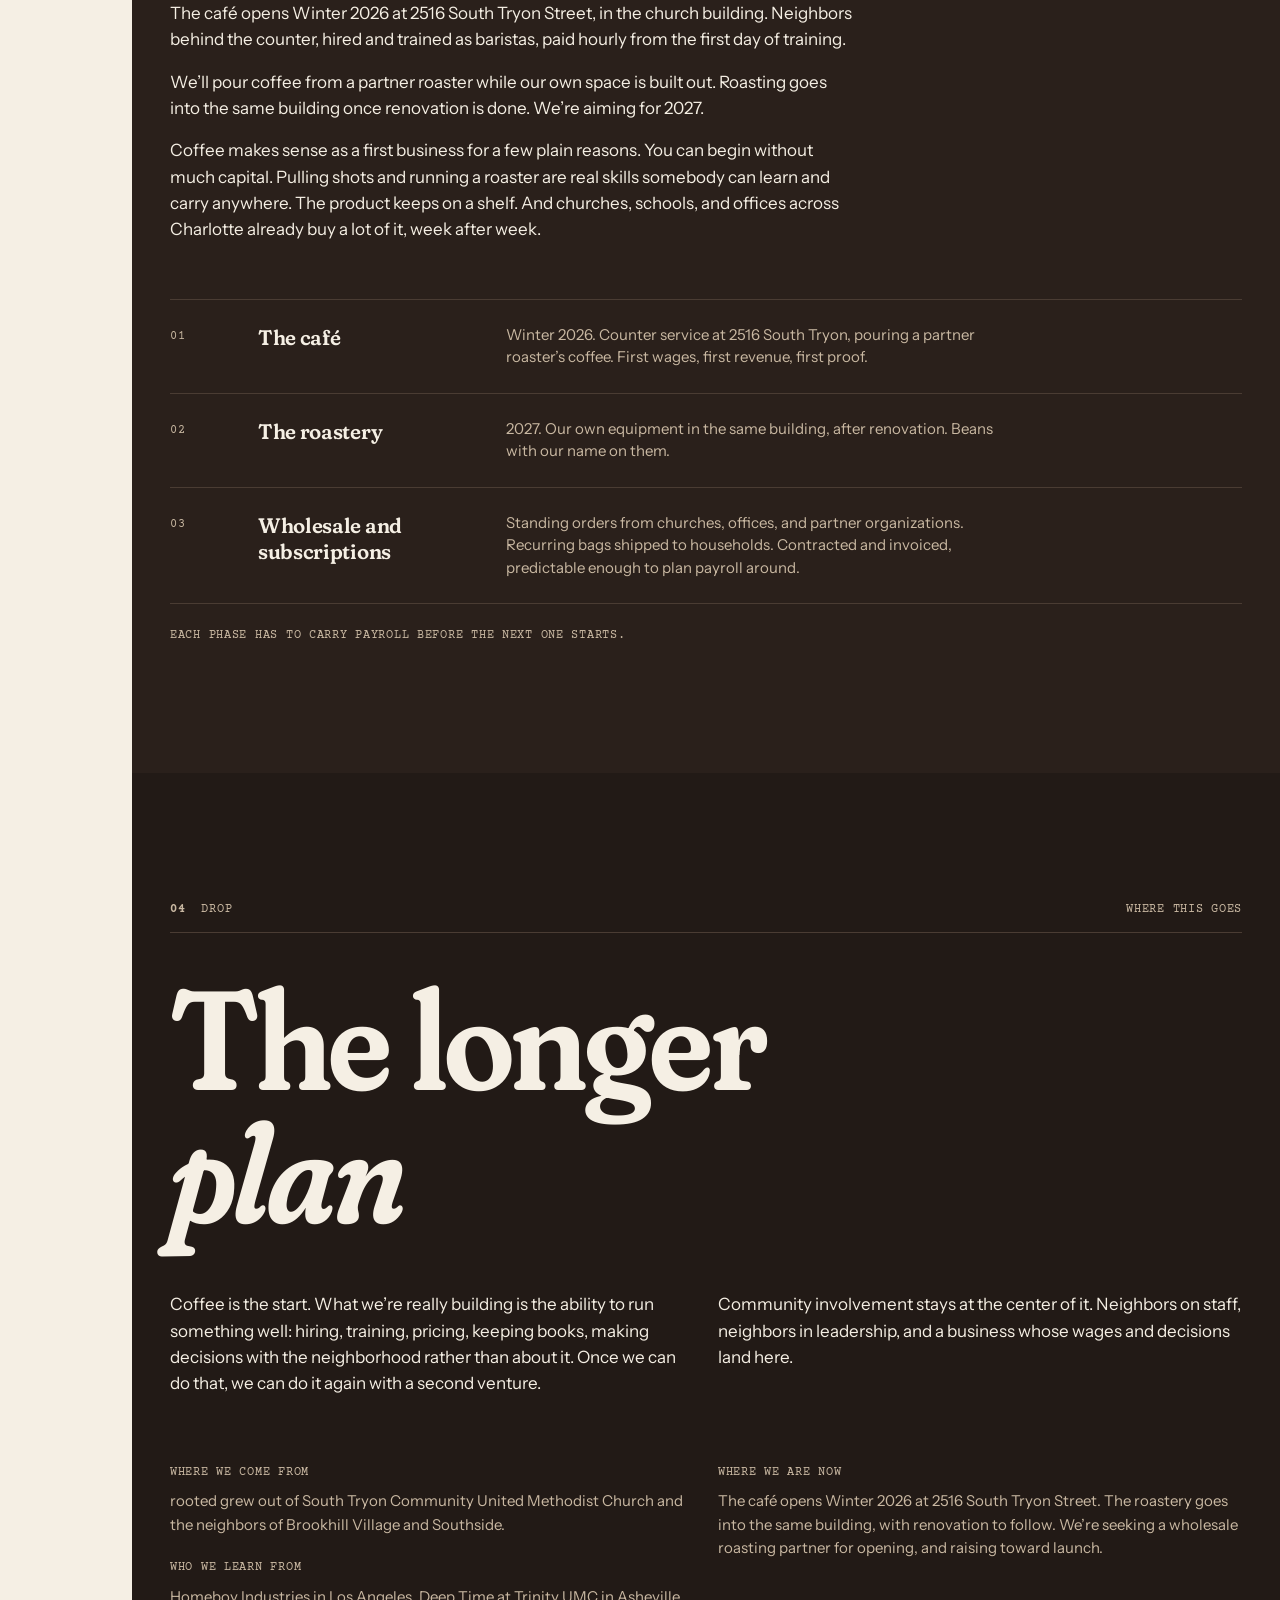
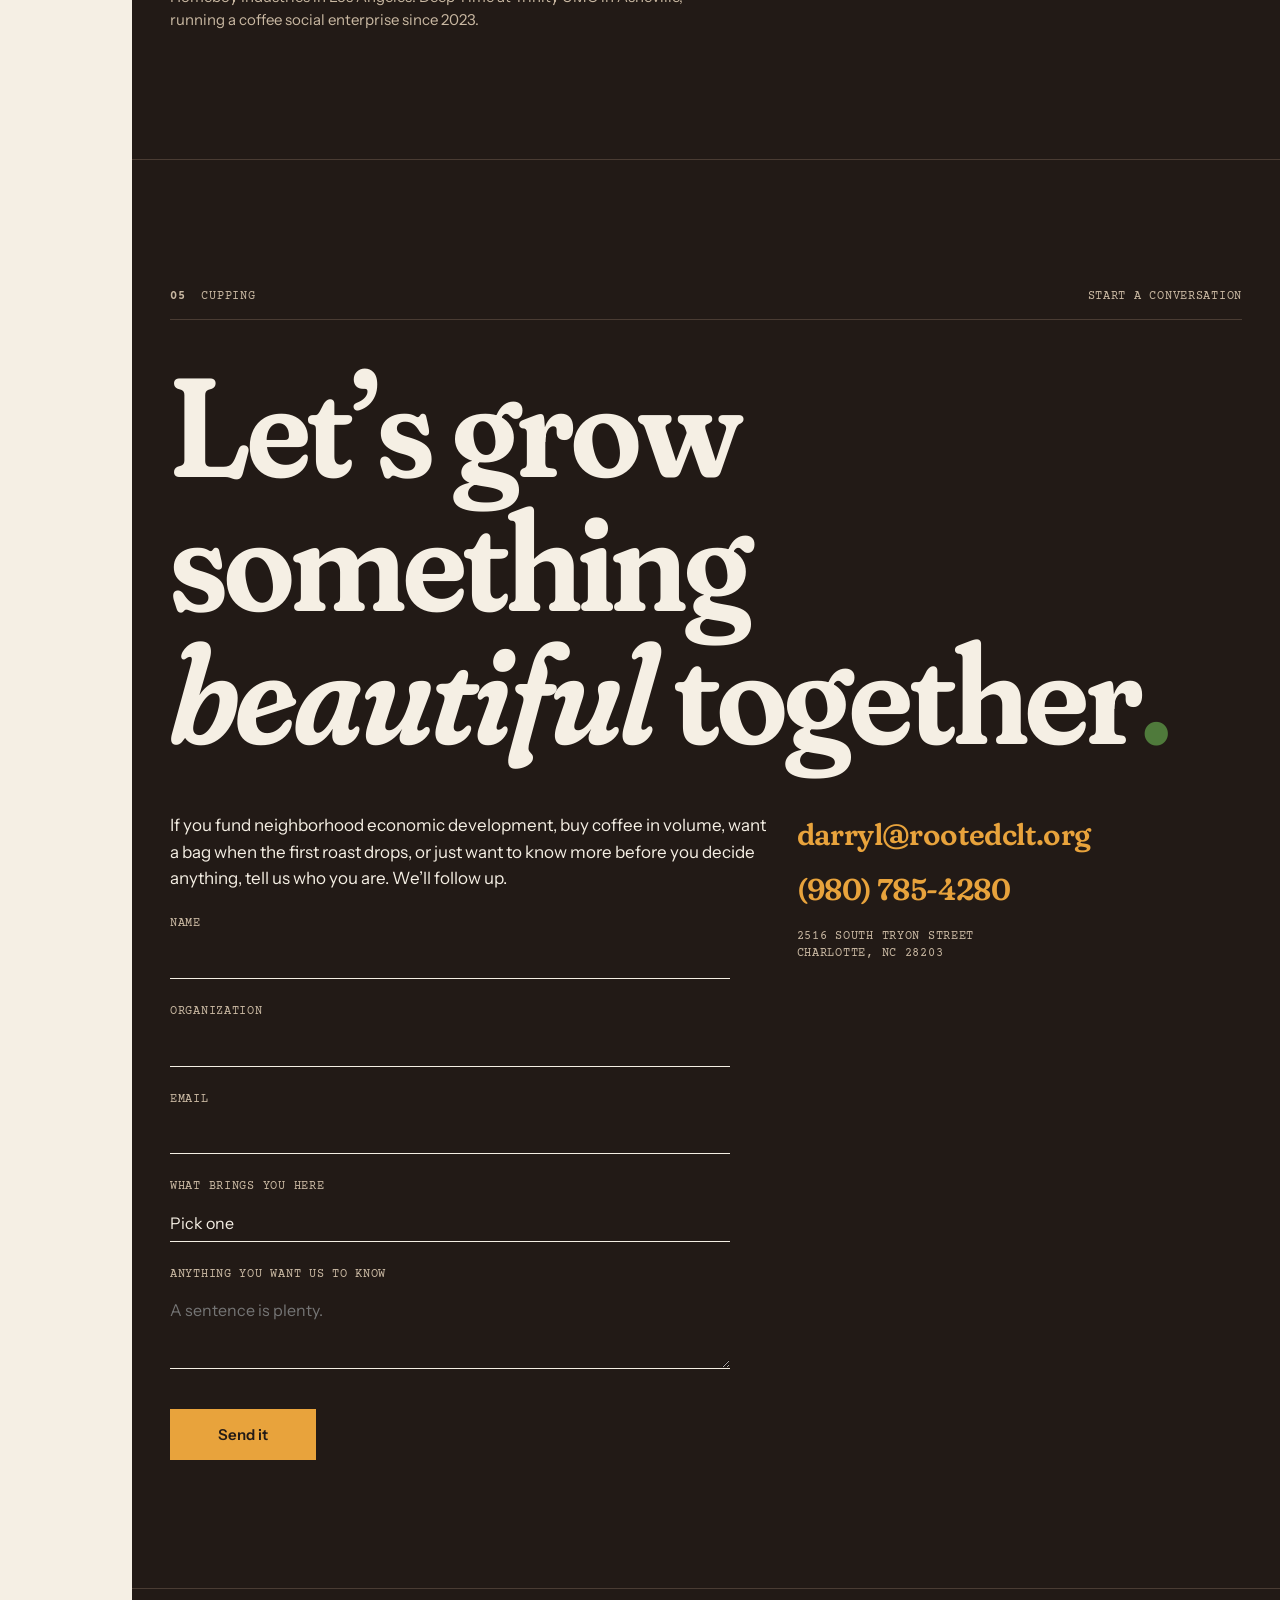
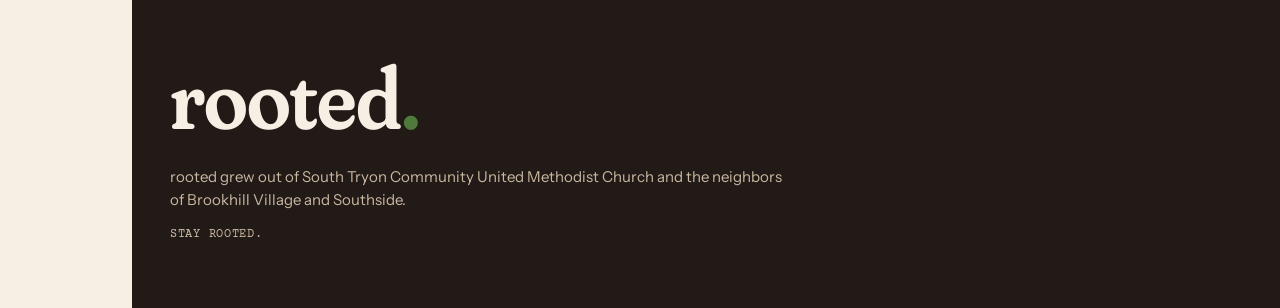
==== commit 5107a8bb: "Green terminal periods on the display statements; hairline at the 00/01 seam The vision and sign-off" ====
--- a/index.html
+++ b/index.html
@@ -62,7 +62,7 @@
   <div class="shell">
     <div class="tag" id="t-dry"><b>01</b> Drying<span>What rooted is</span></div>
     <!-- The vision line. Fixed wording — see CLAUDE.md. -->
-    <h2 class="stageword" style="font-size: clamp(2.5rem, 8vw, 7rem); max-width: 18ch;">A world where everyone can belong, heal, grow, and <em>flourish</em> together.</h2>
+    <h2 class="stageword" style="font-size: clamp(2.5rem, 8vw, 7rem); max-width: 18ch;">A world where everyone can belong, heal, grow, and <em>flourish</em> together<span class="gp">.</span></h2>
     <div class="cols wide reveal">
       <div>
         <!-- Caf&eacute;-first lede (Sept 2026), replacing the roast-today paragraph. -->
@@ -164,7 +164,7 @@
 <section class="stage sf-cup" data-stage="Cupping" data-temp="-" aria-labelledby="t-cup">
   <div class="shell">
     <div class="tag" id="t-cup"><b>05</b> Cupping<span>Start a conversation</span></div>
-    <h2 class="stageword">Let&rsquo;s grow something <em>beautiful</em> together.</h2>
+    <h2 class="stageword">Let&rsquo;s grow something <em>beautiful</em> together<span class="gp">.</span></h2>
     <div class="cols wide reveal">
       <div>
         <p style="margin-bottom: var(--s-6);">If you fund neighborhood economic development, buy coffee in volume, want a bag when the first roast drops, or just want to know more before you decide anything, tell us who you are. We&rsquo;ll follow up.</p>
--- a/rooted-landing.css
+++ b/rooted-landing.css
@@ -105,6 +105,15 @@
 .sf-drop  { background: var(--roast);   color: var(--paper); }
 .sf-cup   { background: var(--roast);   color: var(--paper); border-top: 1px solid var(--rule-dark); }
 
+/* The green period. The kit's period, on the two fixed display statements
+   only (vision on Paper-2 at 3.99, sign-off on Roast at 3.41 — both pass as
+   graphic). Never on the Ember surface (2.33), never on body text. */
+.gp { color: var(--green); }
+
+/* The 00/01 seam: Paper to Paper-2 is too quiet on a phone, so the boundary
+   gets a hairline — depth is a surface change or a hairline, per the kit. */
+.sf-dry { border-top: 1px solid var(--rule-light); }
+
 /* Secondary ink per surface, so captions never fall below AA. */
 .sf-green .dim, .sf-dry .dim { color: var(--bark); }
 .sf-crack .dim { color: var(--roast); opacity: .82; }
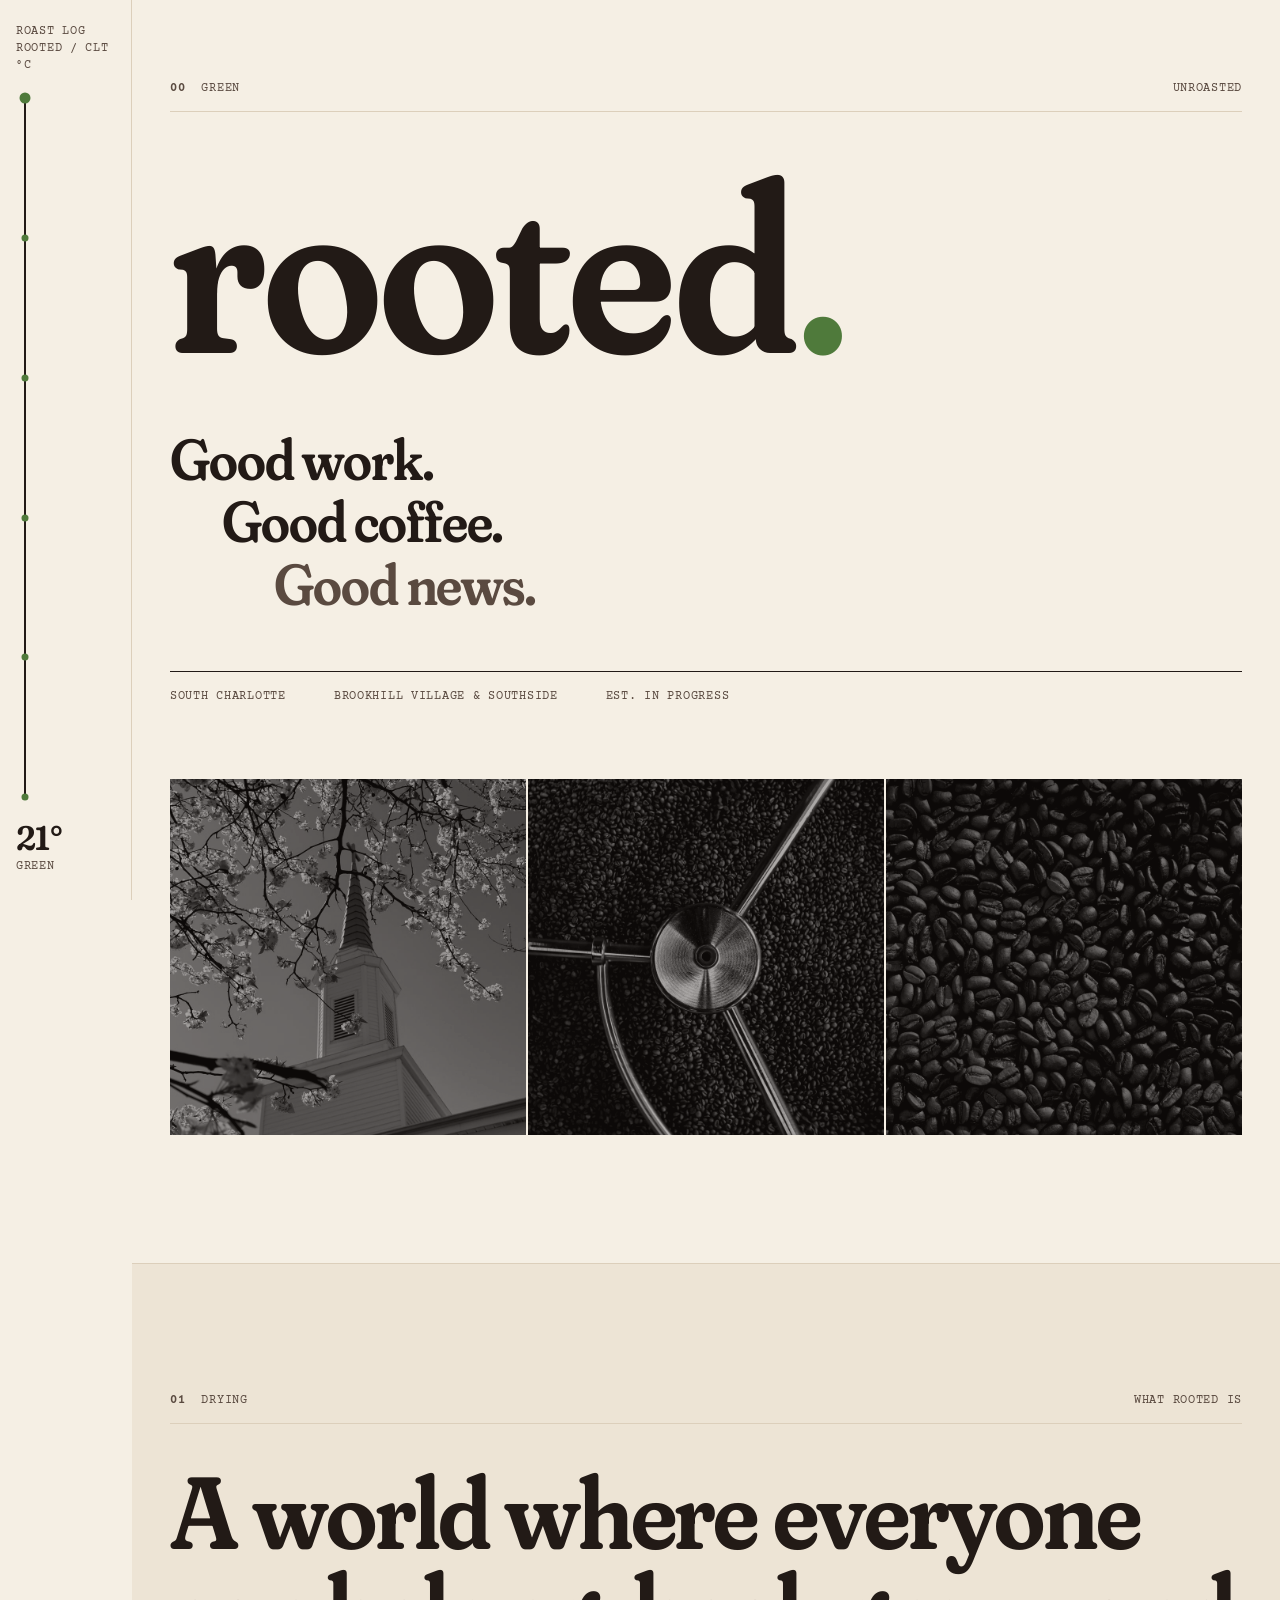
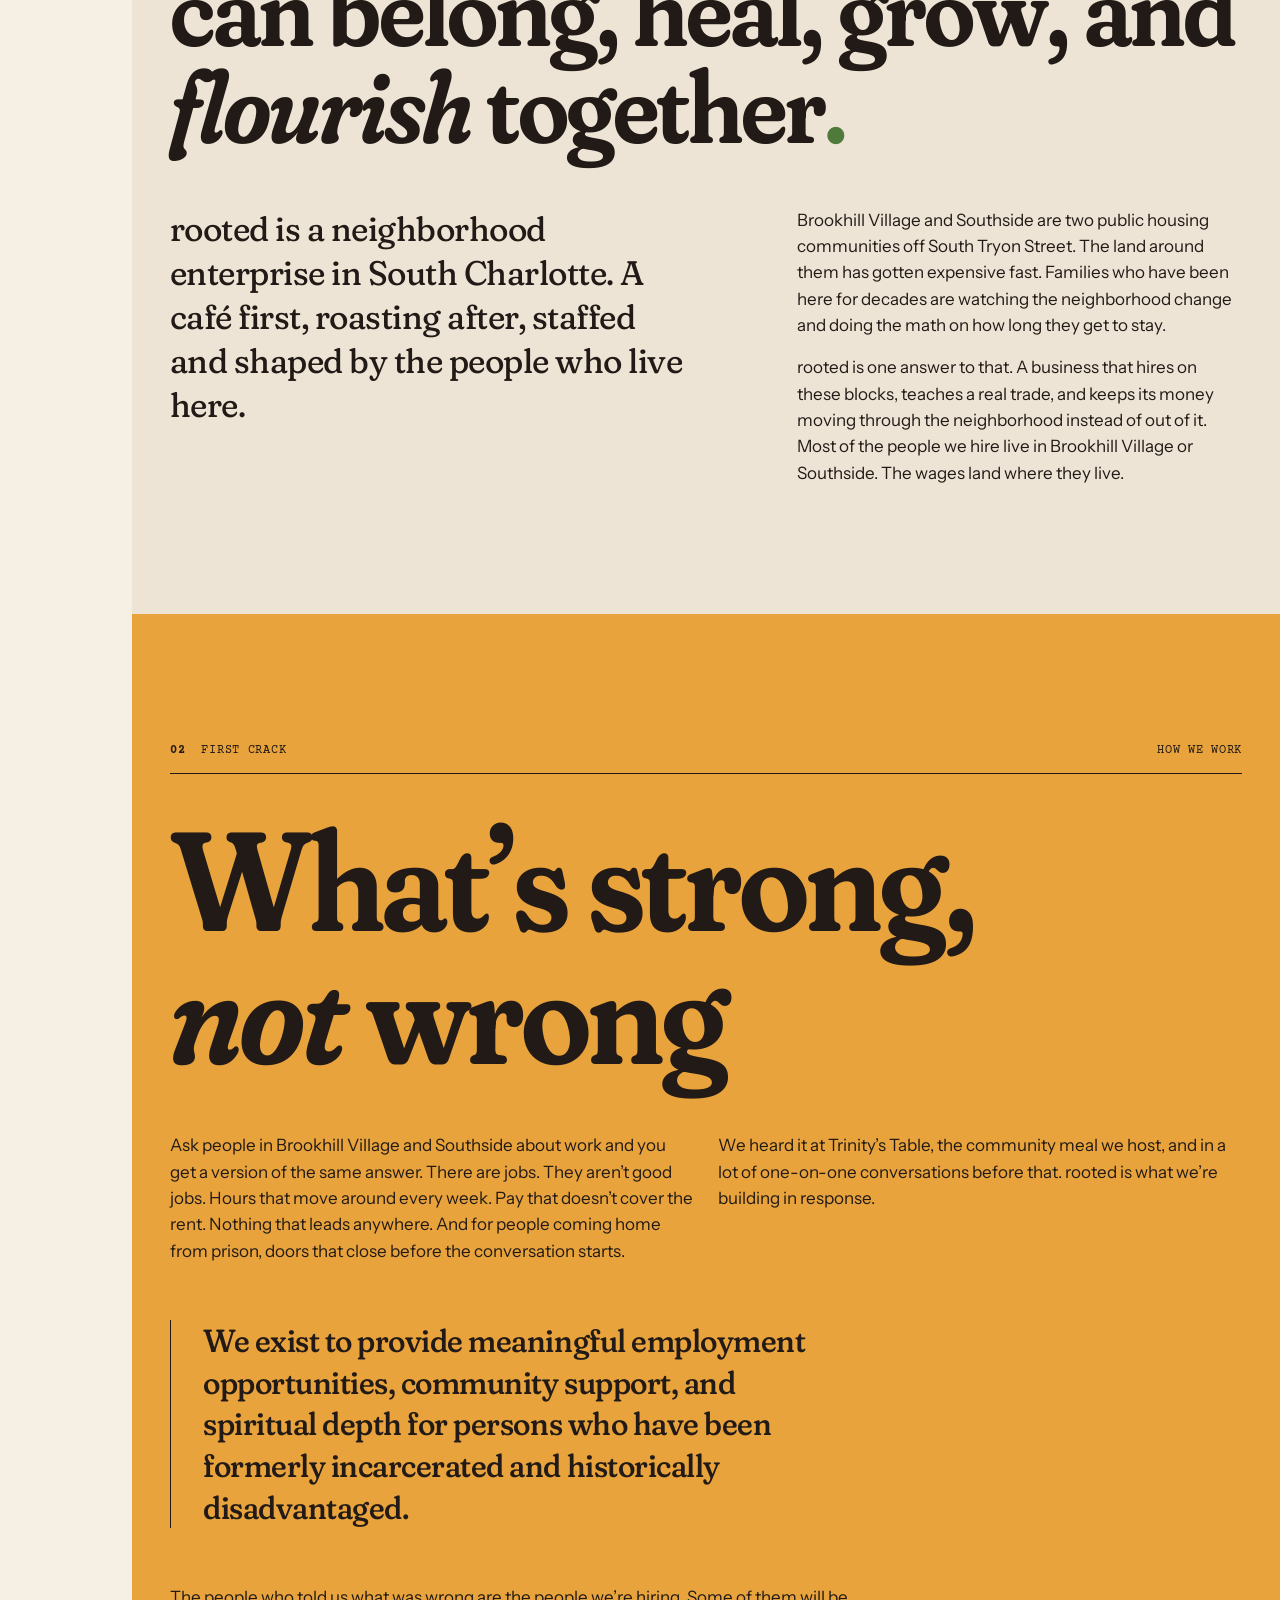
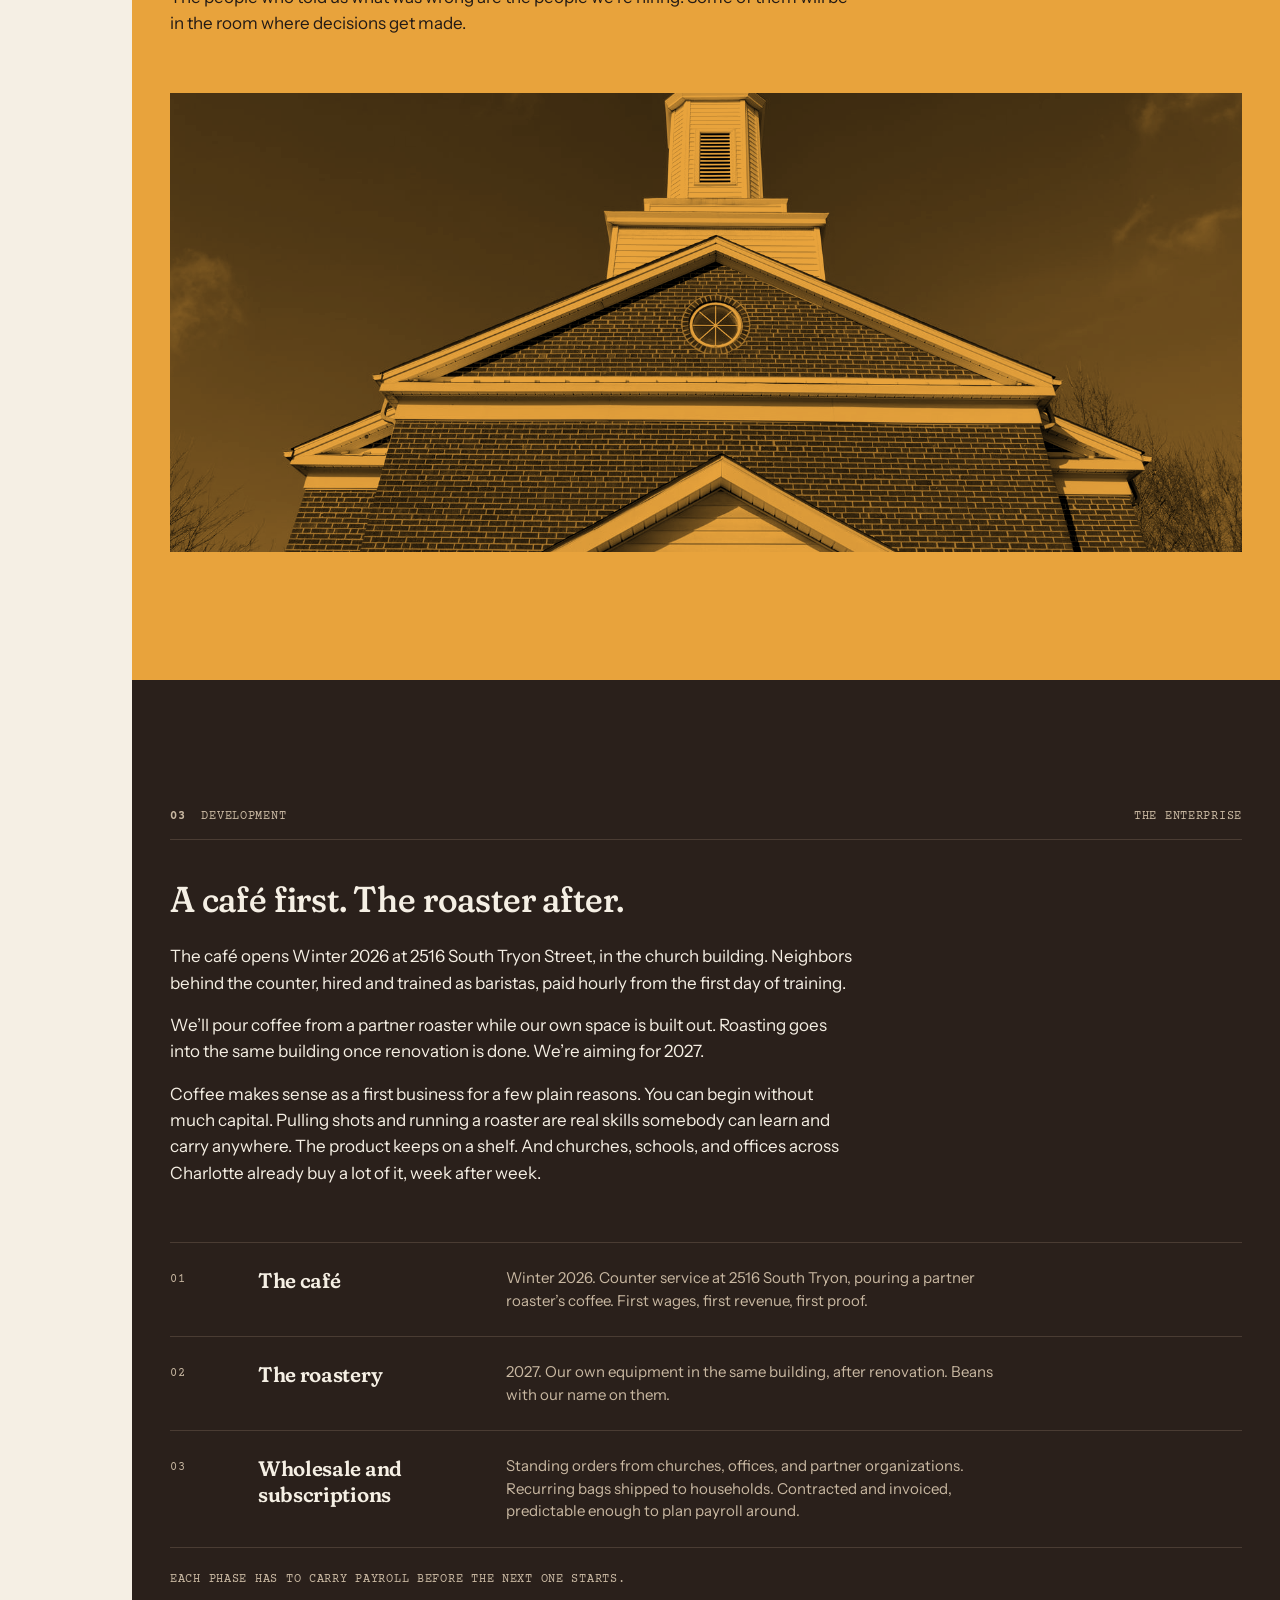
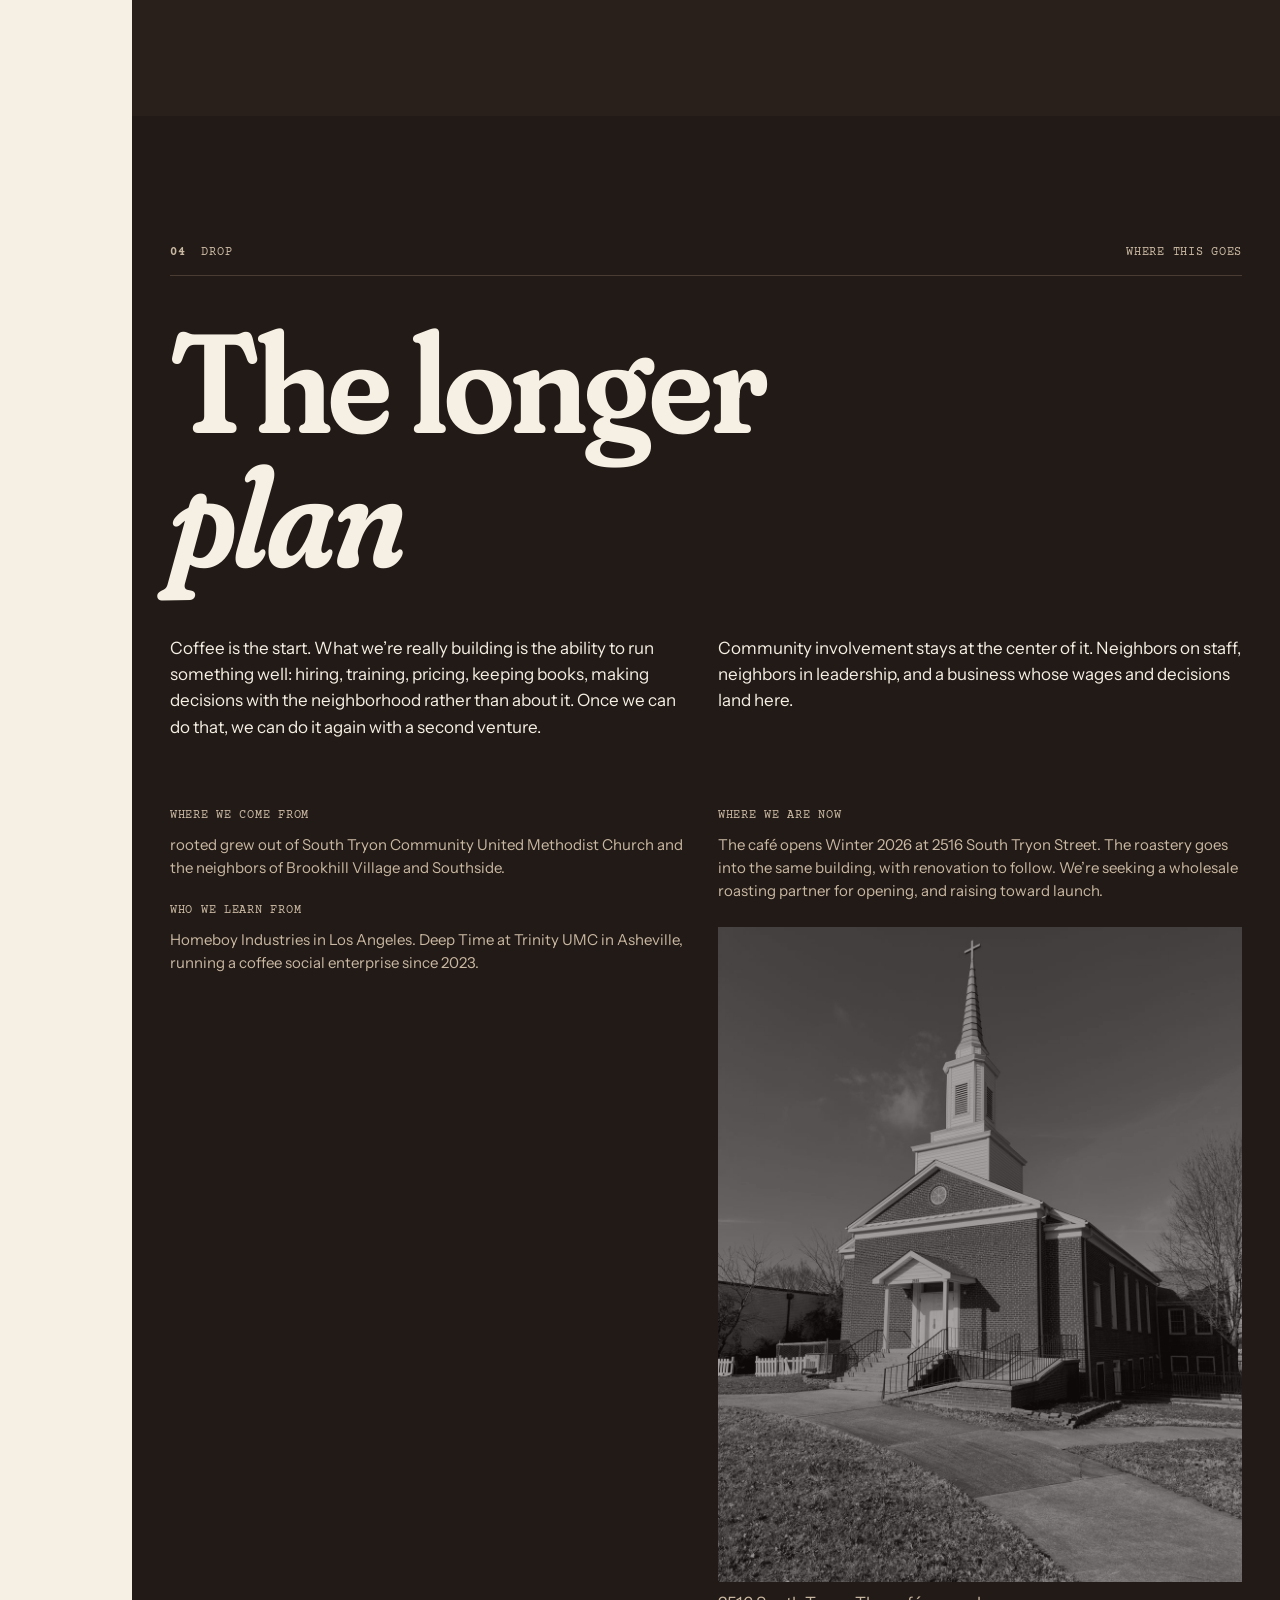
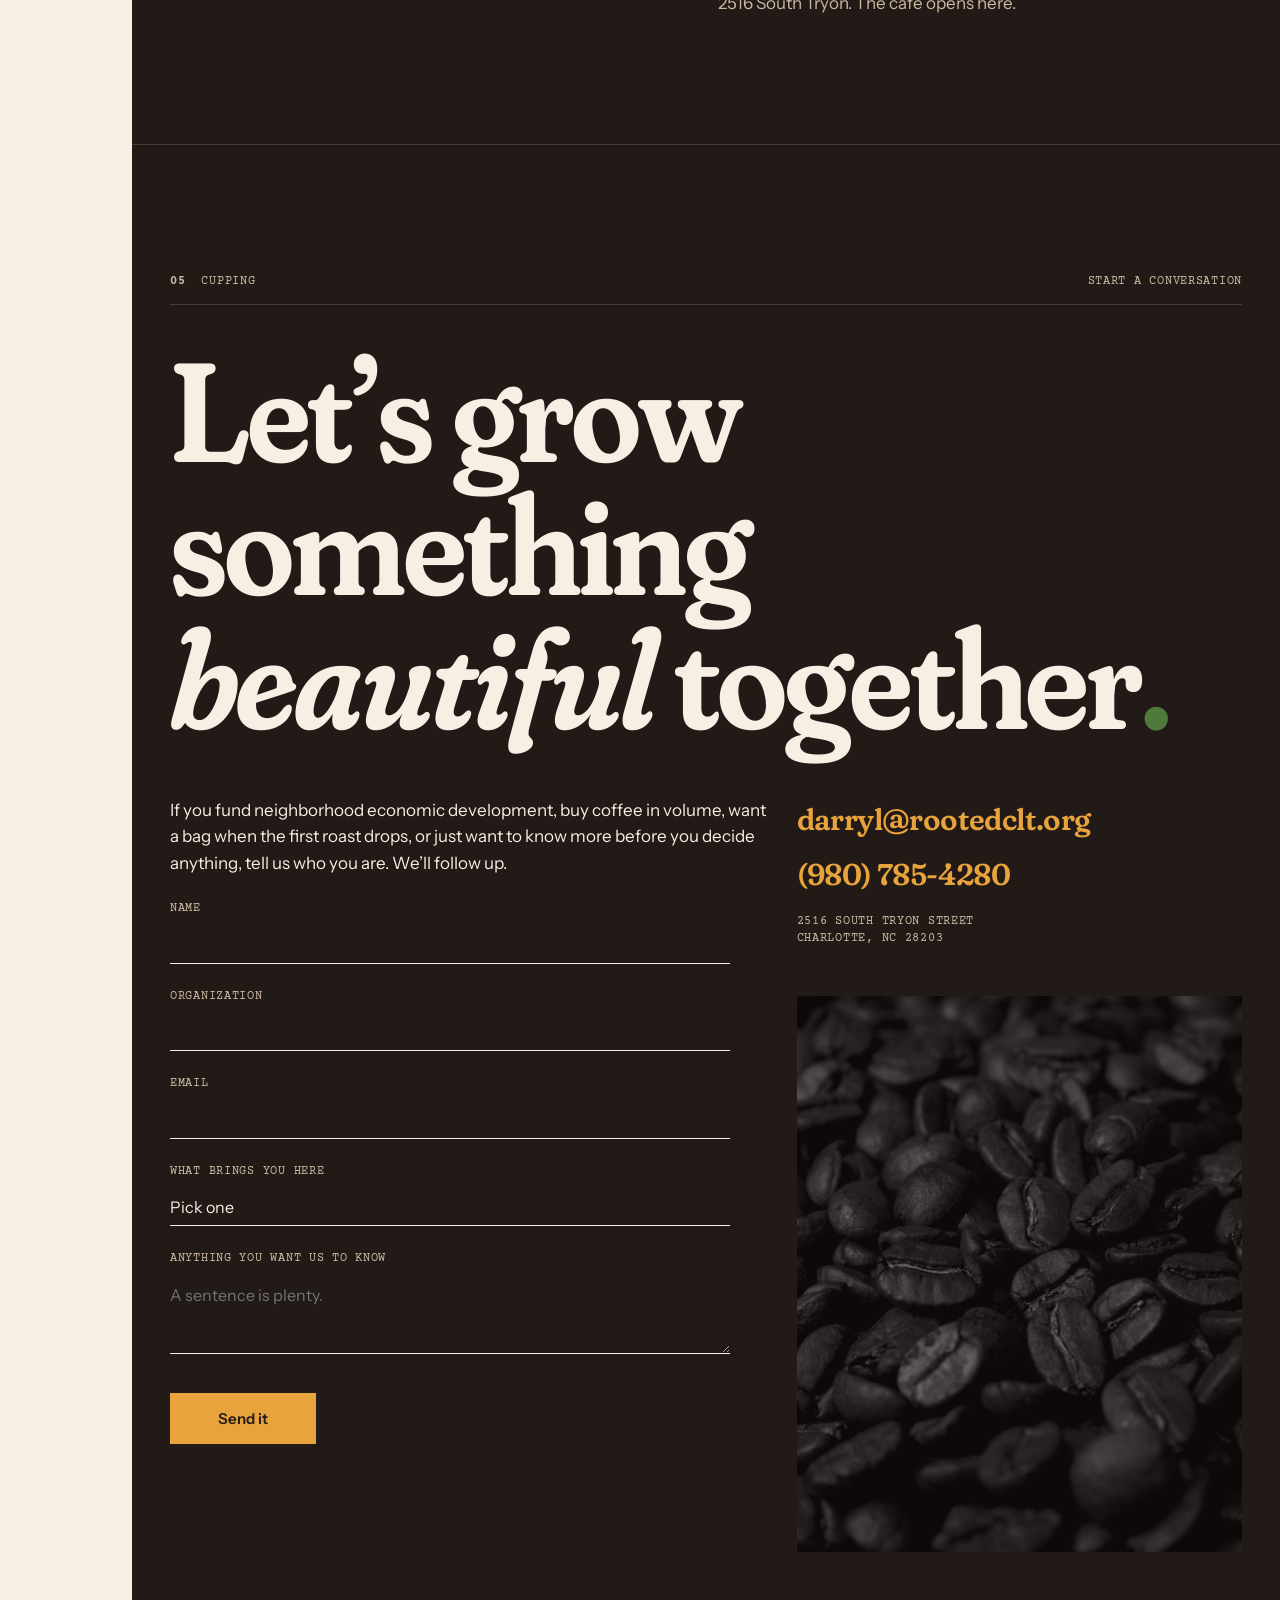
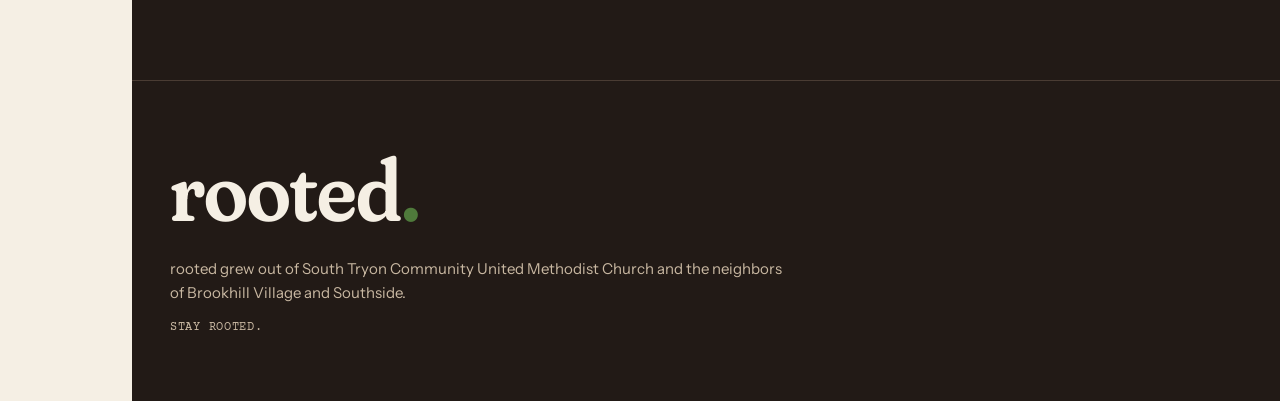
==== commit 91ce07db: "Wire in the photographs: hero strip, ember facade, the building, beans Six web crops from Darryl's b" ====
--- a/index.html
+++ b/index.html
@@ -51,9 +51,11 @@
       <div>Brookhill Village &amp; Southside</div>
       <div>Est. in progress</div>
     </div>
-    <!-- PHOTO SLOT. A strip of three square material shots belongs here when
-         real photographs exist: green coffee, the drum, the building. The page
-         is designed to hold without them — do not fill with stock portraits. -->
+    <div class="strip rise d3">
+      <figure class="ph-roast ar-1x1"><img src="hero-steeple.jpg" width="900" height="900" alt="The steeple of South Tryon Community UMC through spring blossoms." loading="eager"></figure>
+      <figure class="ph-roast ar-1x1"><img src="hero-tray.jpg" width="900" height="900" alt="A cooling tray of roasted coffee, stirring arm at the center." loading="eager"></figure>
+      <figure class="ph-roast ar-1x1"><img src="hero-beans.jpg" width="900" height="900" alt="Roasted coffee beans." loading="lazy"></figure>
+    </div>
   </div>
 </section>
 
@@ -94,8 +96,9 @@
       <p>We exist to provide meaningful employment opportunities, community support, and spiritual depth for persons who have been formerly incarcerated and historically disadvantaged.</p>
     </blockquote>
     <p class="reveal" style="margin-top: clamp(2rem, 5vw, 3.5rem);">The people who told us what was wrong are the people we&rsquo;re hiring. Some of them will be in the room where decisions get made.</p>
-    <!-- PHOTO SLOT. One wide material shot (hands at the cooling tray, no
-         identifiable face) can close this stage later. -->
+    <figure class="ph-ember ar-21x9 reveal" style="margin-top: clamp(2rem, 5vw, 3.5rem);">
+      <img src="crack-facade.jpg" width="1600" height="685" alt="The brick facade of 2516 South Tryon Street, steeple rising out of frame." loading="lazy">
+    </figure>
   </div>
 </section>
 
@@ -154,7 +157,10 @@
       <div>
         <h3>Where we are now</h3>
         <p class="dim" style="font-size: var(--small-size);">The caf&eacute; opens Winter 2026 at 2516 South Tryon Street. The roastery goes into the same building, with renovation to follow. We&rsquo;re seeking a wholesale roasting partner for opening, and raising toward launch.</p>
-        <!-- PHOTO SLOT. A small-batch roaster or the room, once photographed. -->
+        <figure class="ph-roast ar-4x5" style="margin-top: var(--s-6);">
+          <img src="drop-church.jpg" width="1080" height="1350" alt="The church building at 2516 South Tryon Street, from the sidewalk." loading="lazy">
+        </figure>
+        <p class="small dim" style="margin-top: var(--s-2);">2516 South Tryon. The caf&eacute; opens here.</p>
       </div>
     </div>
   </div>
@@ -199,7 +205,9 @@
           <a class="big-link" href="tel:+19807854280">(980) 785-4280</a>
           <p class="label dim" style="margin-top: var(--s-4); max-width: none;">2516 South Tryon Street<br>Charlotte, NC 28203</p>
         </div>
-        <!-- PHOTO SLOT. A cupping-table or pour shot, portrait crop, later. -->
+        <figure class="ph-roast ar-4x5" style="margin-top: clamp(2rem, 4vw, 3rem);">
+          <img src="cup-beans.jpg" width="1000" height="1250" alt="Roasted coffee beans, close up." loading="lazy">
+        </figure>
       </div>
     </div>
   </div>
--- a/rooted-landing.css
+++ b/rooted-landing.css
@@ -274,6 +274,31 @@
 }
 .big-link:hover { text-decoration: underline; text-underline-offset: 4px; }
 
+/* ---- Photography. Every image runs through the kit's inks so mixed
+   sources sit in one palette: grayscaled over Roast (the quiet treatment)
+   or multiplied over Ember (the loud one, used only inside 02, where Ember
+   is already the surface — never on Paper). Square corners, no captions
+   that claim stock equipment as ours. ---- */
+.strip {
+  display: grid; grid-template-columns: repeat(3, 1fr); gap: 2px;
+  margin-top: clamp(2.5rem, 6vw, 4.5rem);
+}
+.ph-roast, .ph-ember { display: block; margin: 0; overflow: hidden; }
+.ph-roast { background: var(--roast); }
+.ph-roast img {
+  width: 100%; height: 100%; object-fit: cover; display: block;
+  filter: grayscale(1) contrast(1.05); opacity: .62;
+}
+.ph-ember { background: var(--ember); }
+.ph-ember img {
+  width: 100%; height: 100%; object-fit: cover; display: block;
+  filter: grayscale(1) contrast(1.15); mix-blend-mode: multiply;
+}
+.ar-1x1 { aspect-ratio: 1 / 1; }
+.ar-21x9 { aspect-ratio: 21 / 9; }
+.ar-4x5 { aspect-ratio: 4 / 5; }
+figcaption.small { margin-top: var(--s-2); }
+
 /* ---- Footer ---- */
 footer { background: var(--roast); color: var(--chaff); padding: clamp(2.5rem, 6vw, 4rem) 0; border-top: 1px solid var(--rule-dark); }
 .fmark { font-size: clamp(2.5rem, 9vw, 5.5rem); color: var(--paper); }
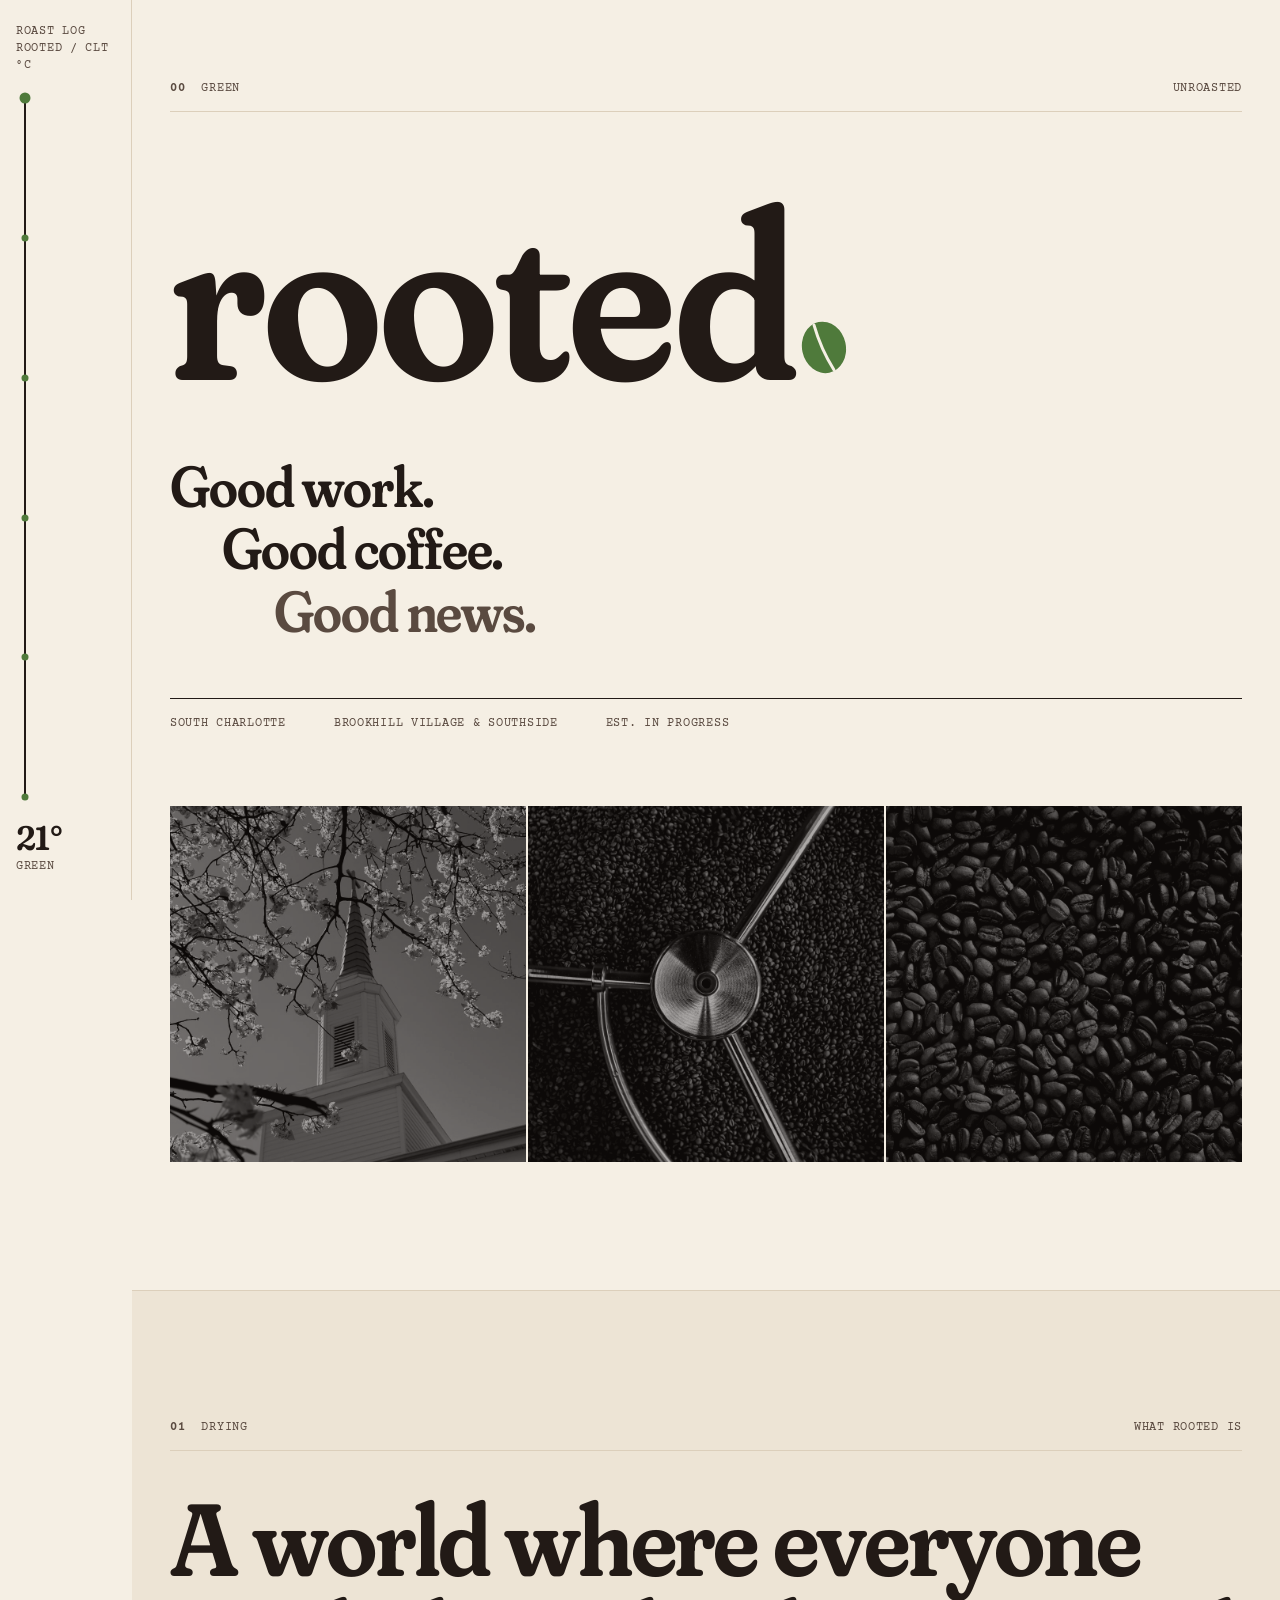
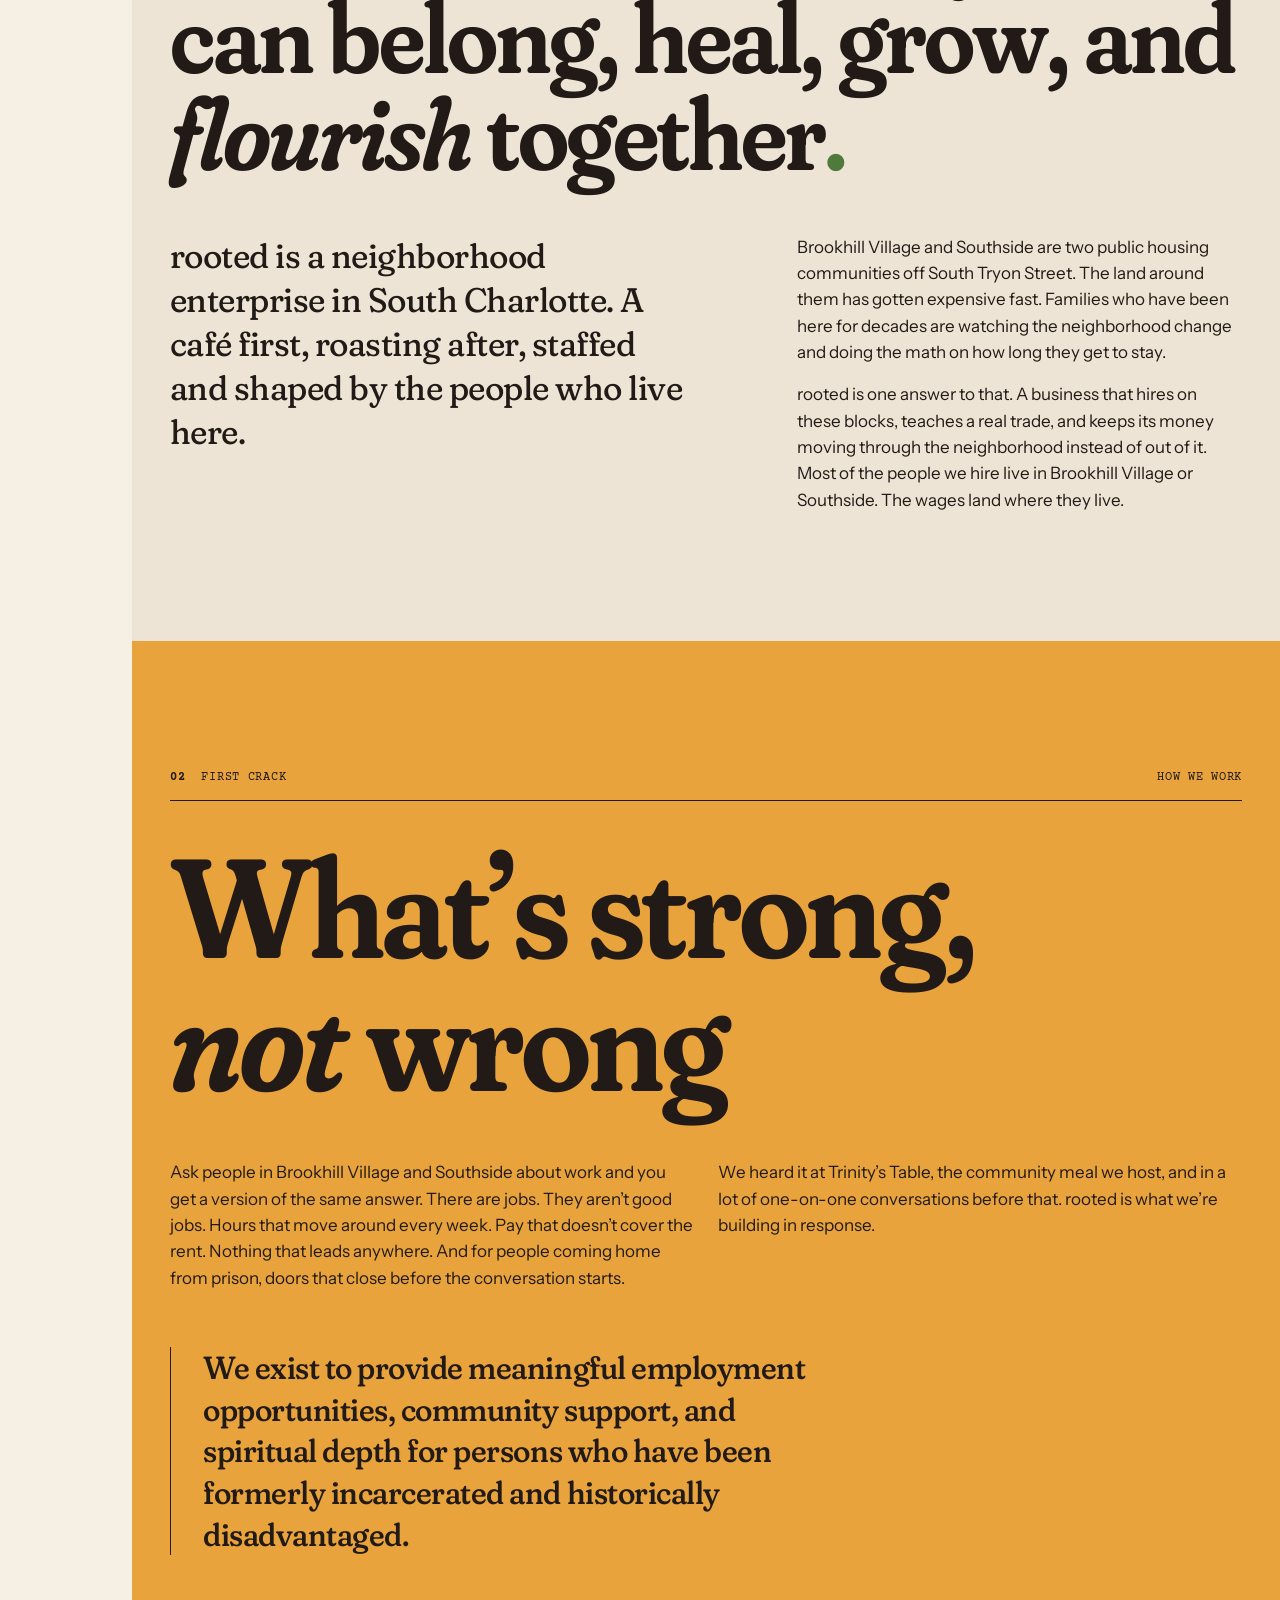
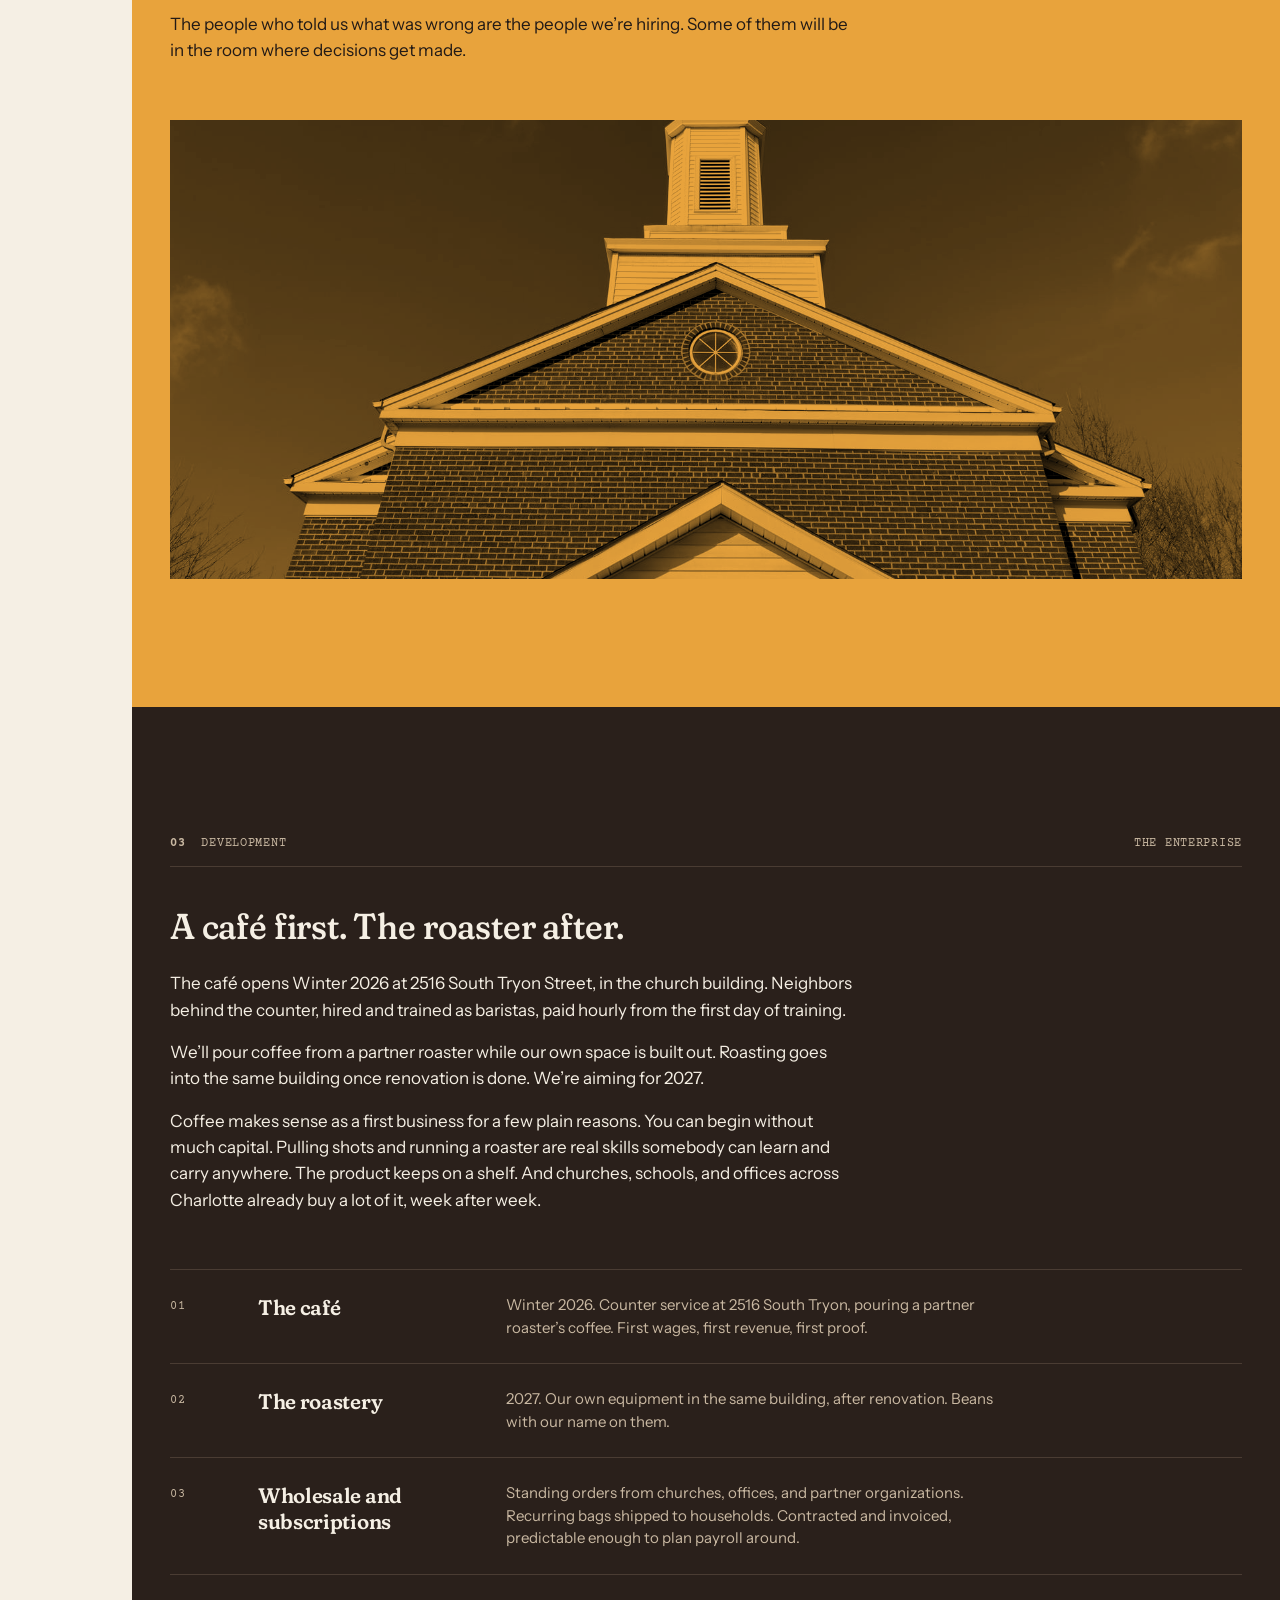
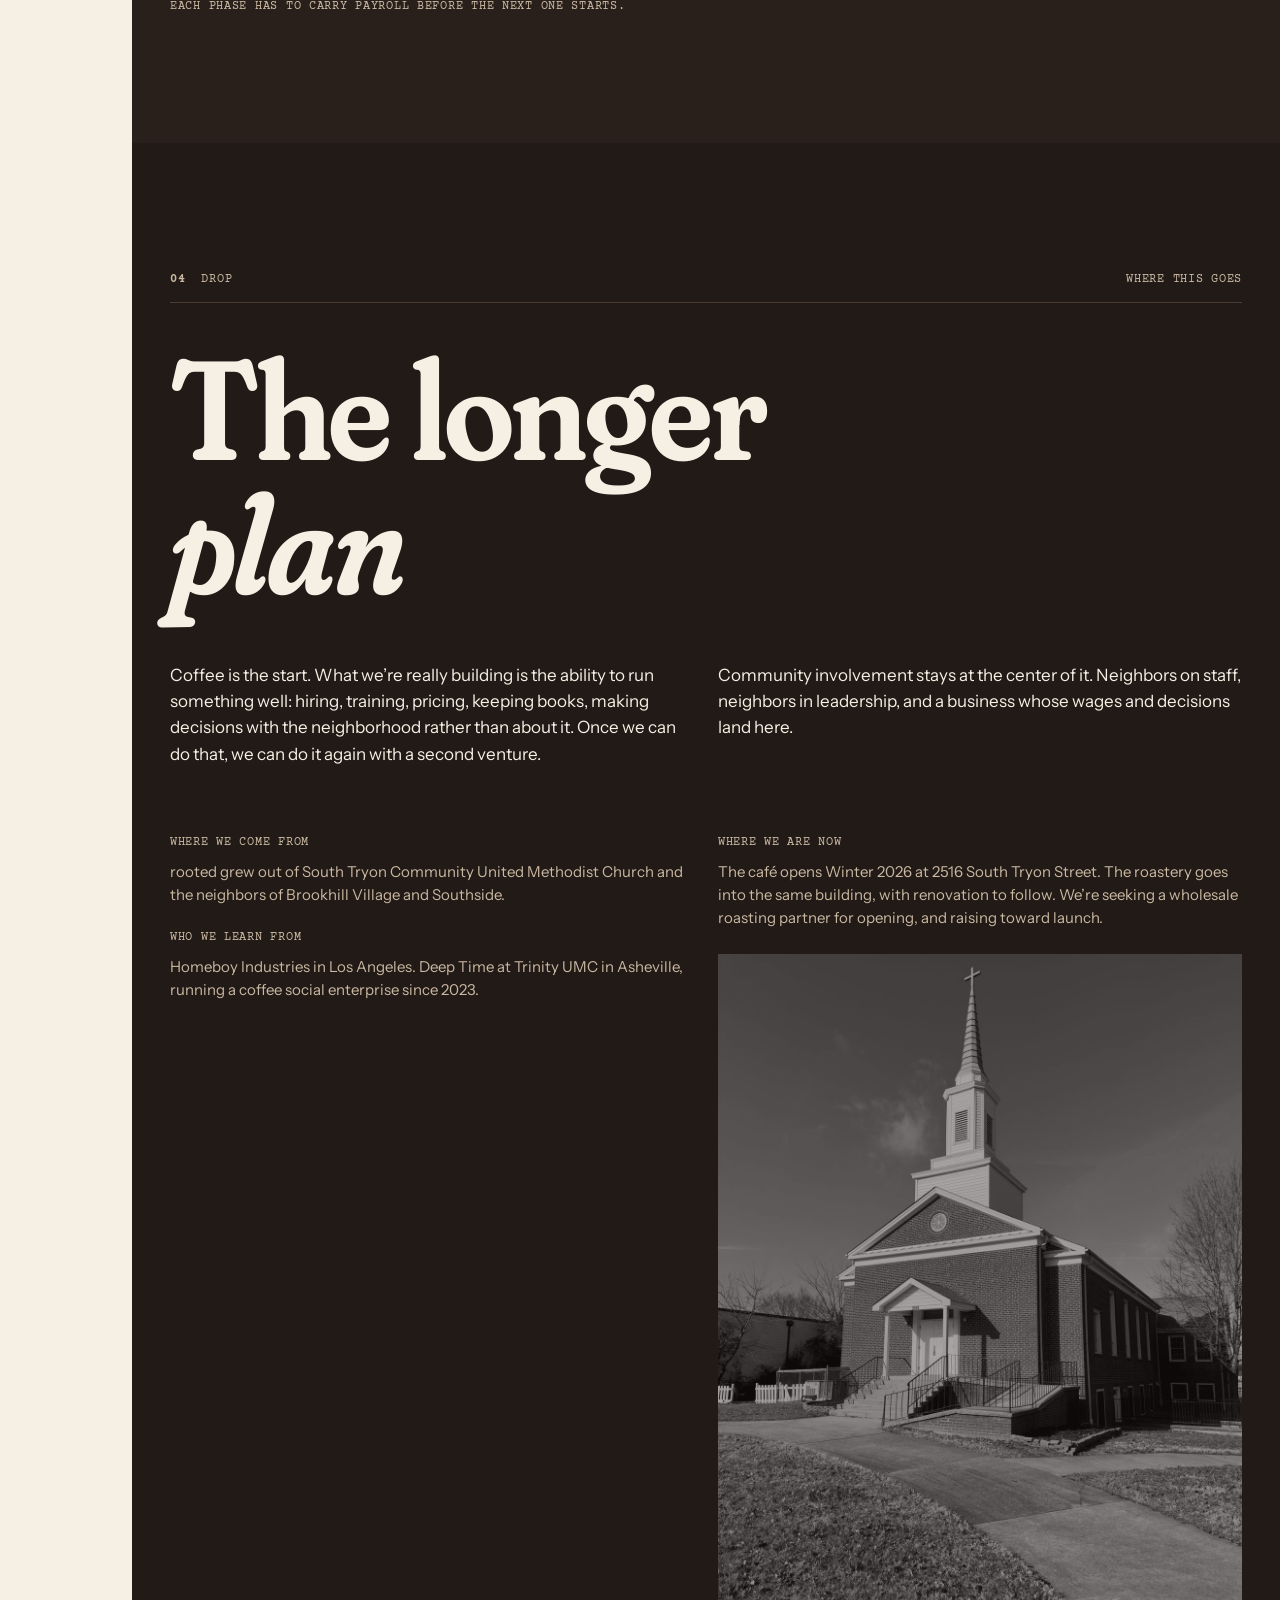
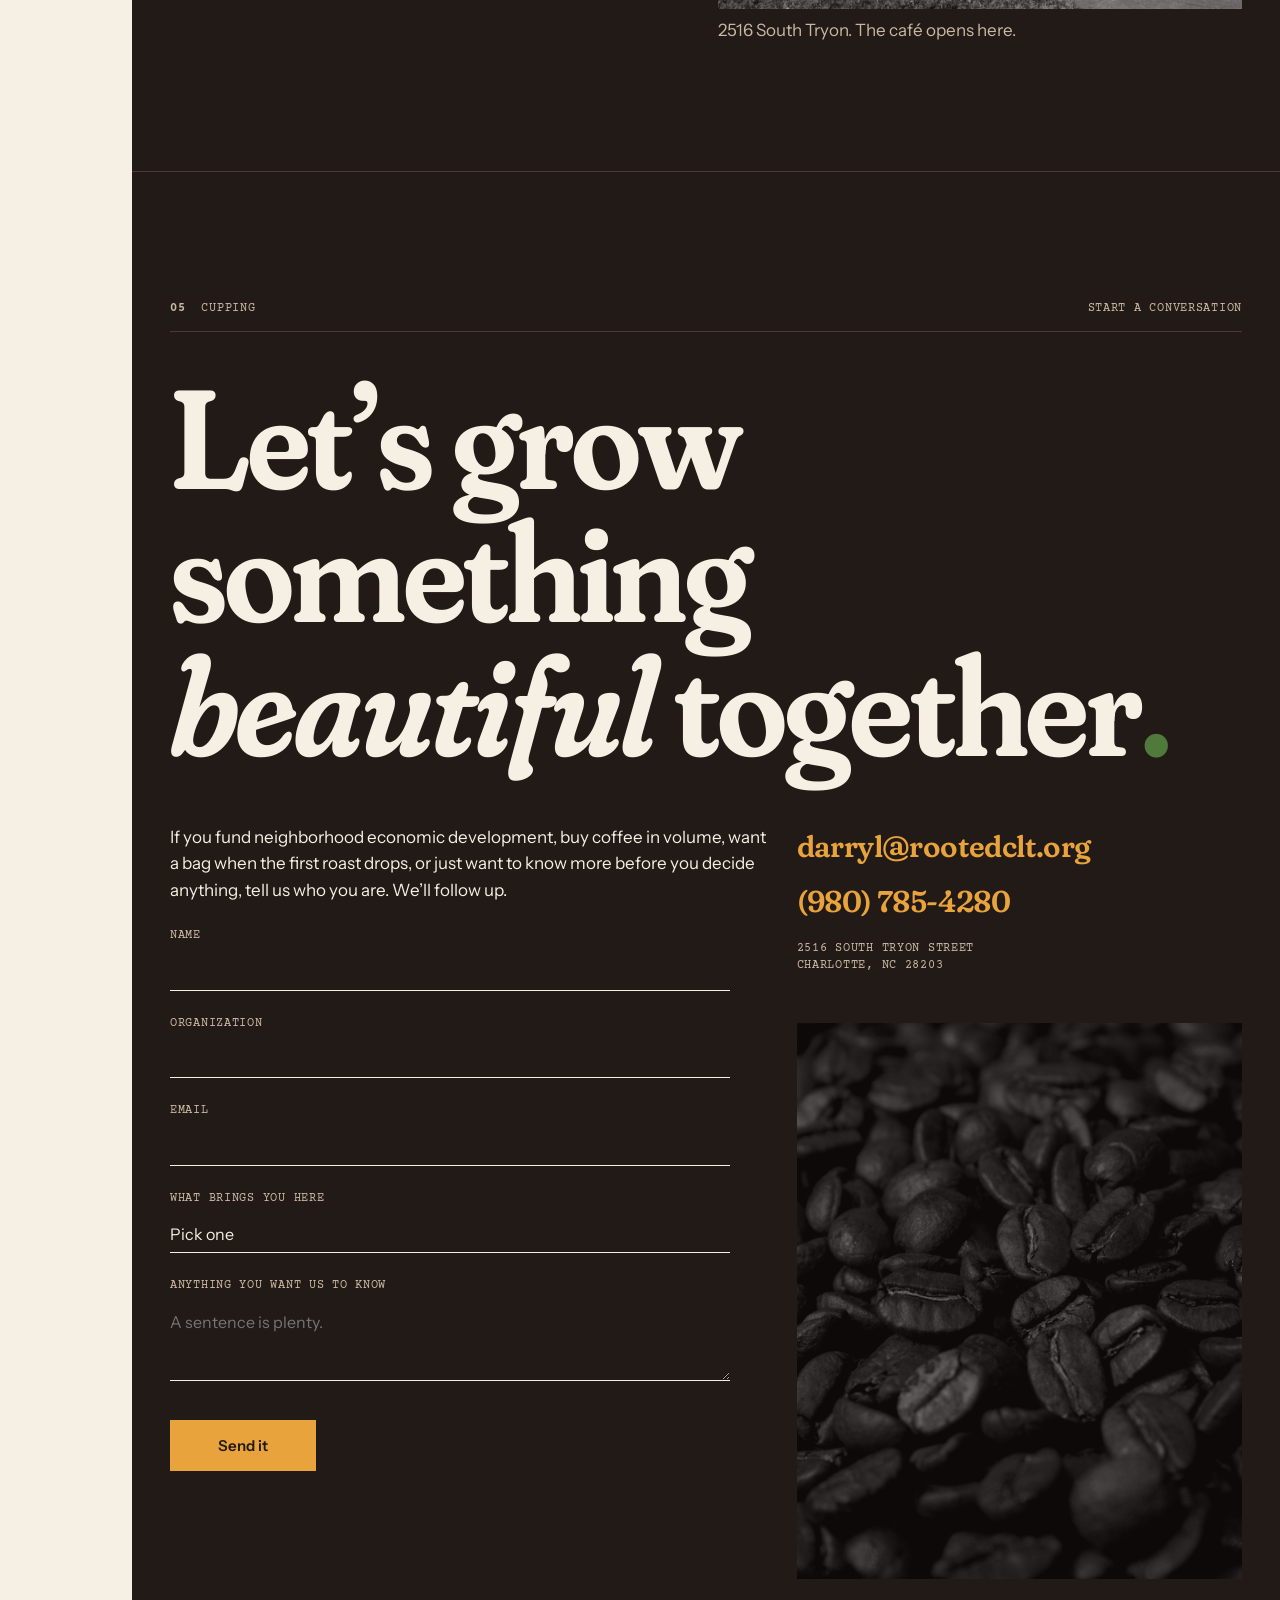
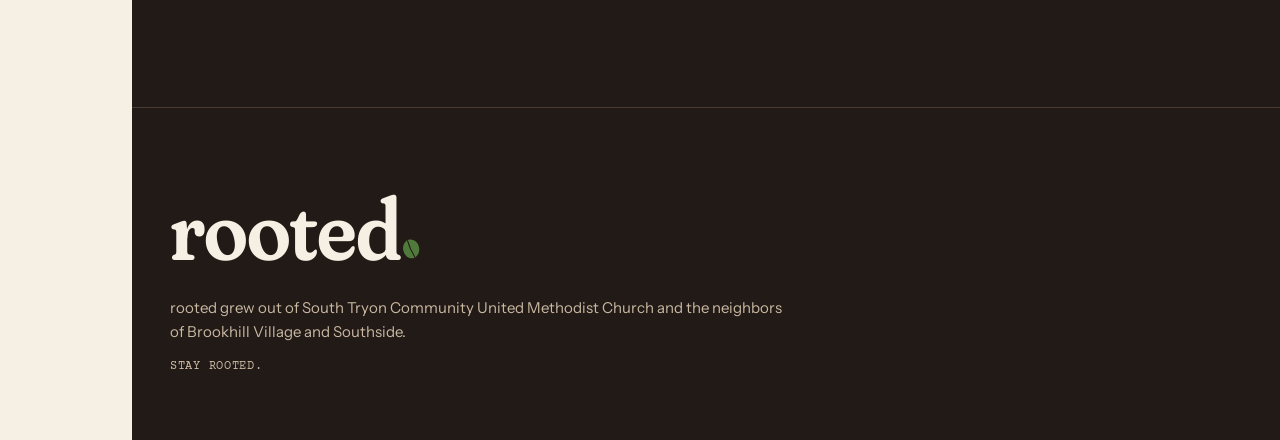
==== commit c30463f0: "The wordmark's period becomes a raw green coffee bean Darryl's choice of option B: an upright oval w" ====
--- a/index.html
+++ b/index.html
@@ -44,7 +44,7 @@
 <section class="stage sf-green hero" data-stage="Green" data-temp="21" aria-label="rooted">
   <div class="shell">
     <div class="tag"><b>00</b> Green<span>Unroasted</span></div>
-    <h1 class="wm mark-h1 rise">rooted<span class="dot">.</span></h1>
+    <h1 class="wm mark-h1 rise">rooted<span class="dot"><svg class="bean" viewBox="0 0 100 130" aria-hidden="true" focusable="false"><defs><mask id="bean-1"><rect width="100" height="130" fill="#fff"/><path d="M50,16 Q43,65 50,114" fill="none" stroke="#000" stroke-width="6" stroke-linecap="round" transform="rotate(-12 50 65)"/></mask></defs><ellipse cx="50" cy="65" rx="44" ry="52" fill="currentColor" mask="url(#bean-1)" transform="rotate(-12 50 65)"/></svg><span class="vh">.</span></span></h1>
     <p class="claim rise d1"><b>Good work.</b><b>Good coffee.</b><b>Good news.</b></p>
     <div class="herofoot rise d2">
       <div>South Charlotte</div>
@@ -217,7 +217,7 @@
 
 <footer>
   <div class="shell">
-    <div class="wm fmark">rooted<span class="dot">.</span></div>
+    <div class="wm fmark">rooted<span class="dot"><svg class="bean" viewBox="0 0 100 130" aria-hidden="true" focusable="false"><defs><mask id="bean-2"><rect width="100" height="130" fill="#fff"/><path d="M50,16 Q43,65 50,114" fill="none" stroke="#000" stroke-width="6" stroke-linecap="round" transform="rotate(-12 50 65)"/></mask></defs><ellipse cx="50" cy="65" rx="44" ry="52" fill="currentColor" mask="url(#bean-2)" transform="rotate(-12 50 65)"/></svg><span class="vh">.</span></span></div>
     <div class="fnote">
       <!-- The church line. Fixed wording. One sentence, stated plainly. -->
       <p style="font-size: var(--small-size); max-width: var(--measure);">rooted grew out of South Tryon Community United Methodist Church and the neighbors of Brookhill Village and Southside.</p>
--- a/rooted-tokens.css
+++ b/rooted-tokens.css
@@ -12,7 +12,7 @@
   --chaff:   #C9B8A2;  /* secondary text on dark.       Chaff on Roast 8.85, on Roast-2 8.22 */
   --paper:   #F5EFE4;  /* light surface; the bag.       Roast on Paper 14.95 */
   --paper-2: #EDE4D5;  /* second light surface.         Roast on Paper-2 13.57 */
-  --green:   #4F7A3B;  /* the period. the nodes. never text.
+  --green:   #4F7A3B;  /* the bean (the wordmark's period). the nodes. never text.
                           Green on Paper 4.39, on Paper-2 3.99, on Roast 3.41, on Roast-2 3.16 (graphic, 3.0) */
   --rule-light: #DCCFBB; /* hairline rules on Paper */
   --rule-dark:  #4A3C33; /* hairline rules on Roast */
@@ -72,7 +72,8 @@
   /* ---- Radius and border policy, stated as a rule ----
      If it is not a node, it is not round.
      Every corner in the system is square: buttons, fields, cards, photographs, tables.
-     The only round shape is the node (and the period), which is a circle.
+     The only round shapes are the node, which is a circle, and the bean that
+     ends the wordmark.
      Borders are 1px hairlines in --rule; emphasis borders are 1px in --text.
      No drop shadows. Depth is a change of surface (Paper to Paper-2) or a hairline. */
   --radius: 0;
@@ -117,5 +118,5 @@
    The rule: Ember is a full surface carrying Roast text, or an accent on
    the dark surfaces (a link, a button, a focus ring there). It is never
    text or graphic on Paper, and it never carries a node. Green keeps its
-   jobs untouched: the period, the nodes. */
+   jobs untouched: the bean, the nodes. */
 :root { --ember: #E8A33C; }
--- a/rooted-landing.css
+++ b/rooted-landing.css
@@ -54,6 +54,12 @@
   text-decoration: none;
 }
 .wm .dot { color: var(--green); }
+/* The period is a raw coffee bean (Darryl, Oct 2026): green because green is
+   coffee before it is roasted. Inline SVG; the crease is a mask so it shows
+   the surface beneath. The hidden '.' keeps copy-paste and screen readers
+   reading "rooted." */
+.wm .bean { display: inline-block; width: .208em; height: .27em; vertical-align: baseline; margin-left: .015em; }
+.vh { display: inline-block; width: 0; overflow: hidden; vertical-align: baseline; }
 
 /* ---- The rail: the taproot as a fixed gauge. Always on Paper, so the
    nodes always sit on a surface Green passes on. Reads as the bag spine
